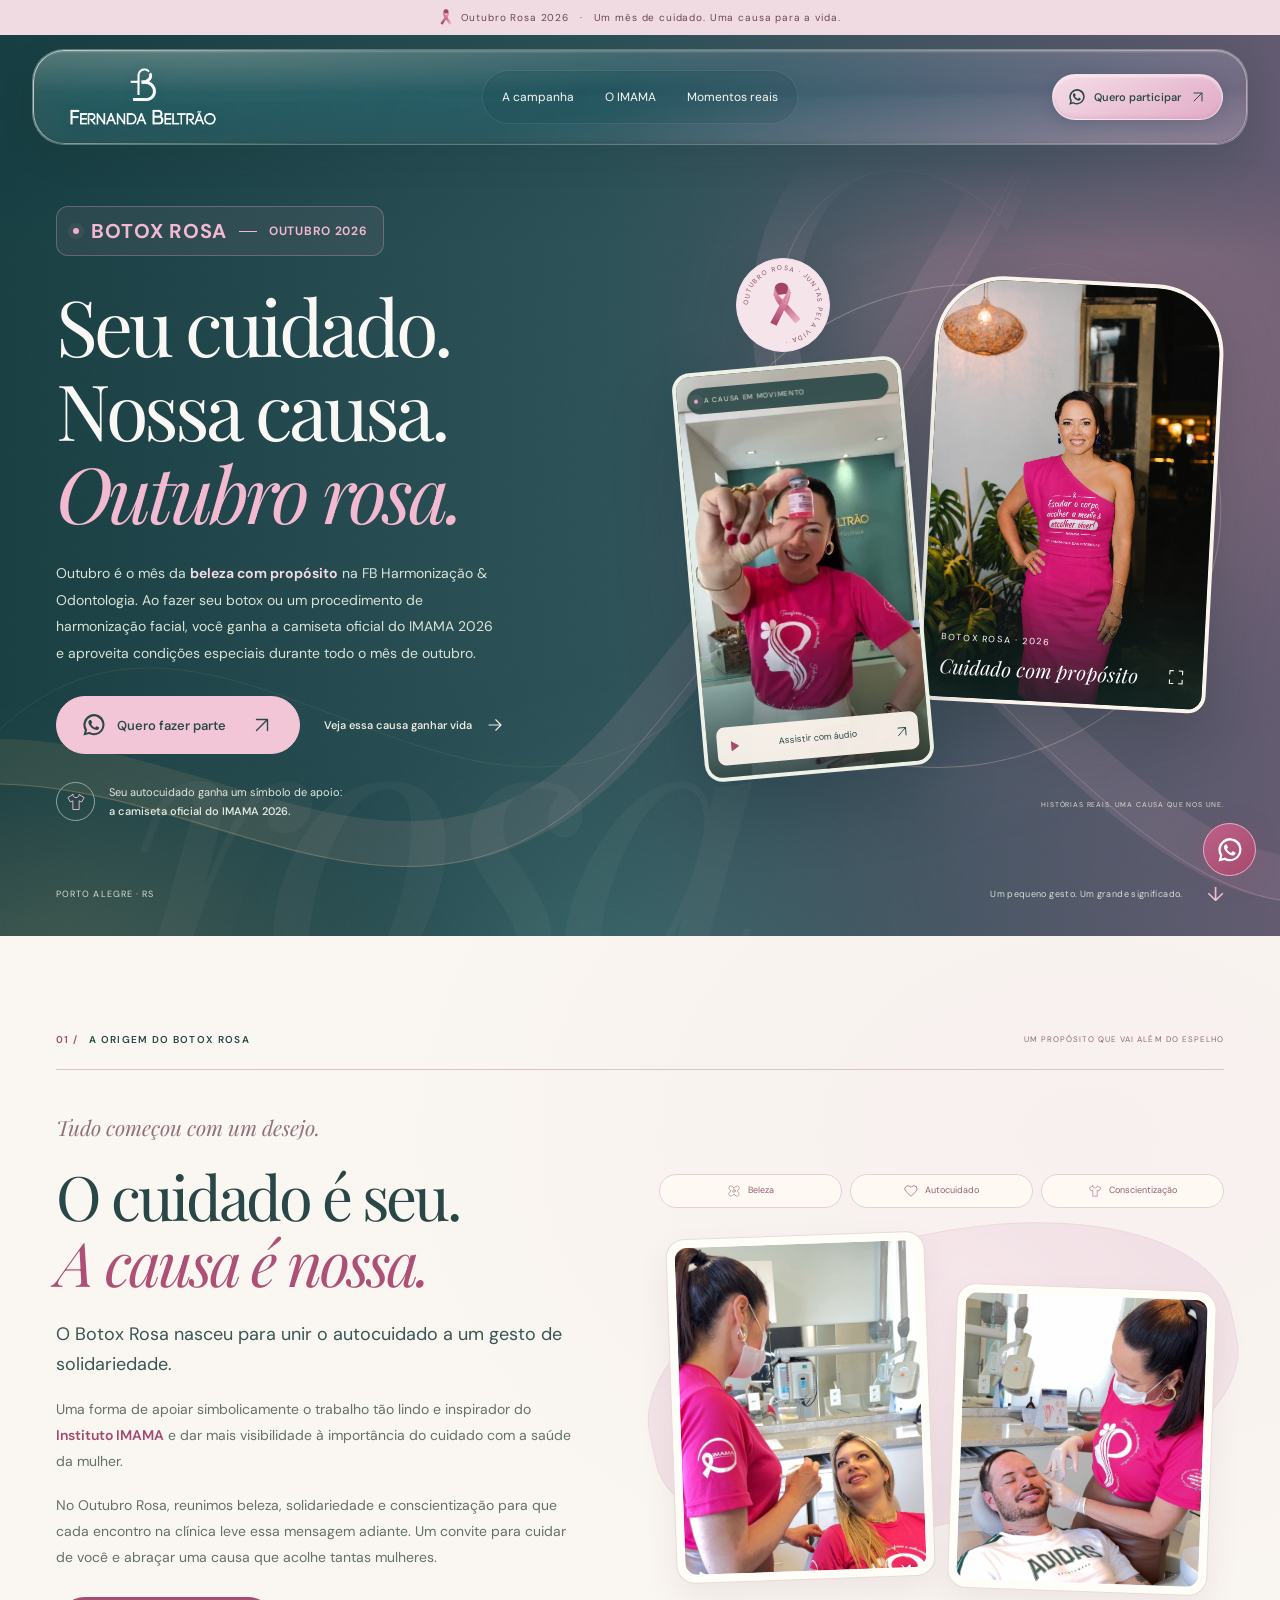
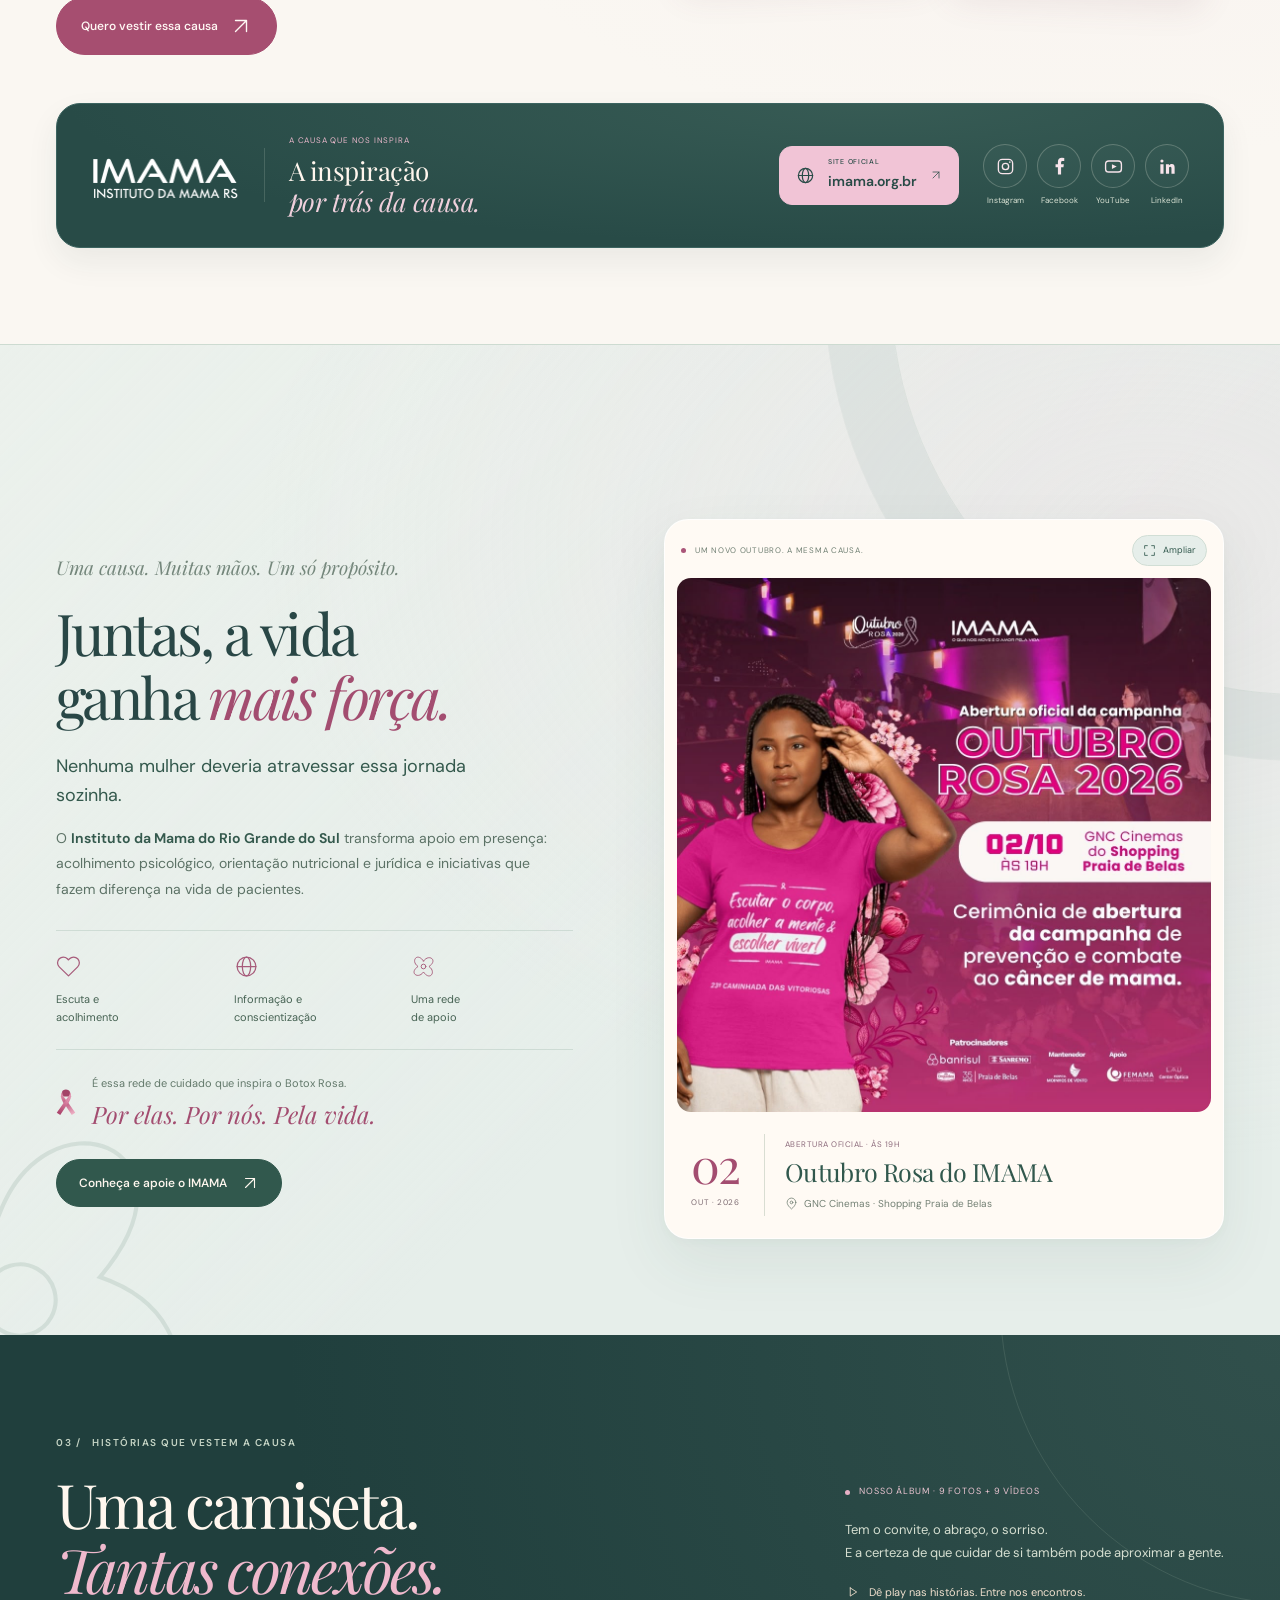
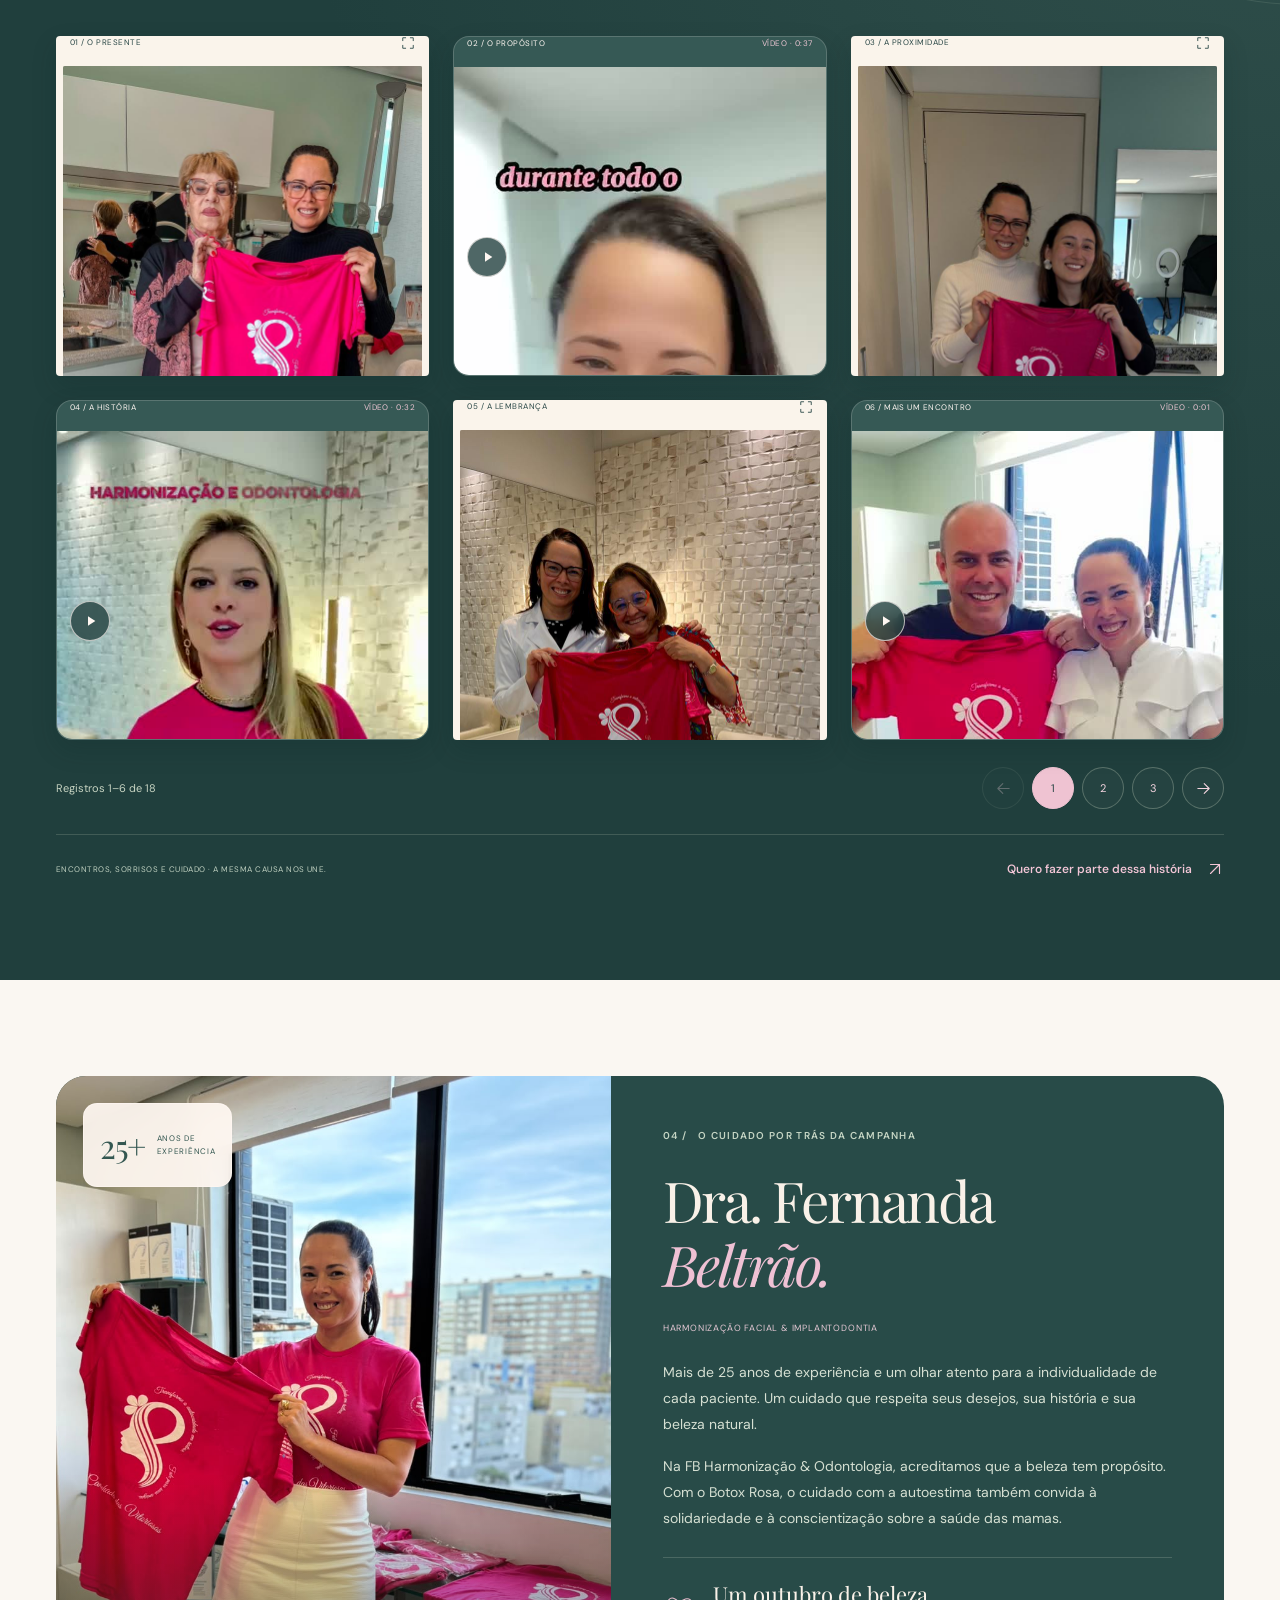
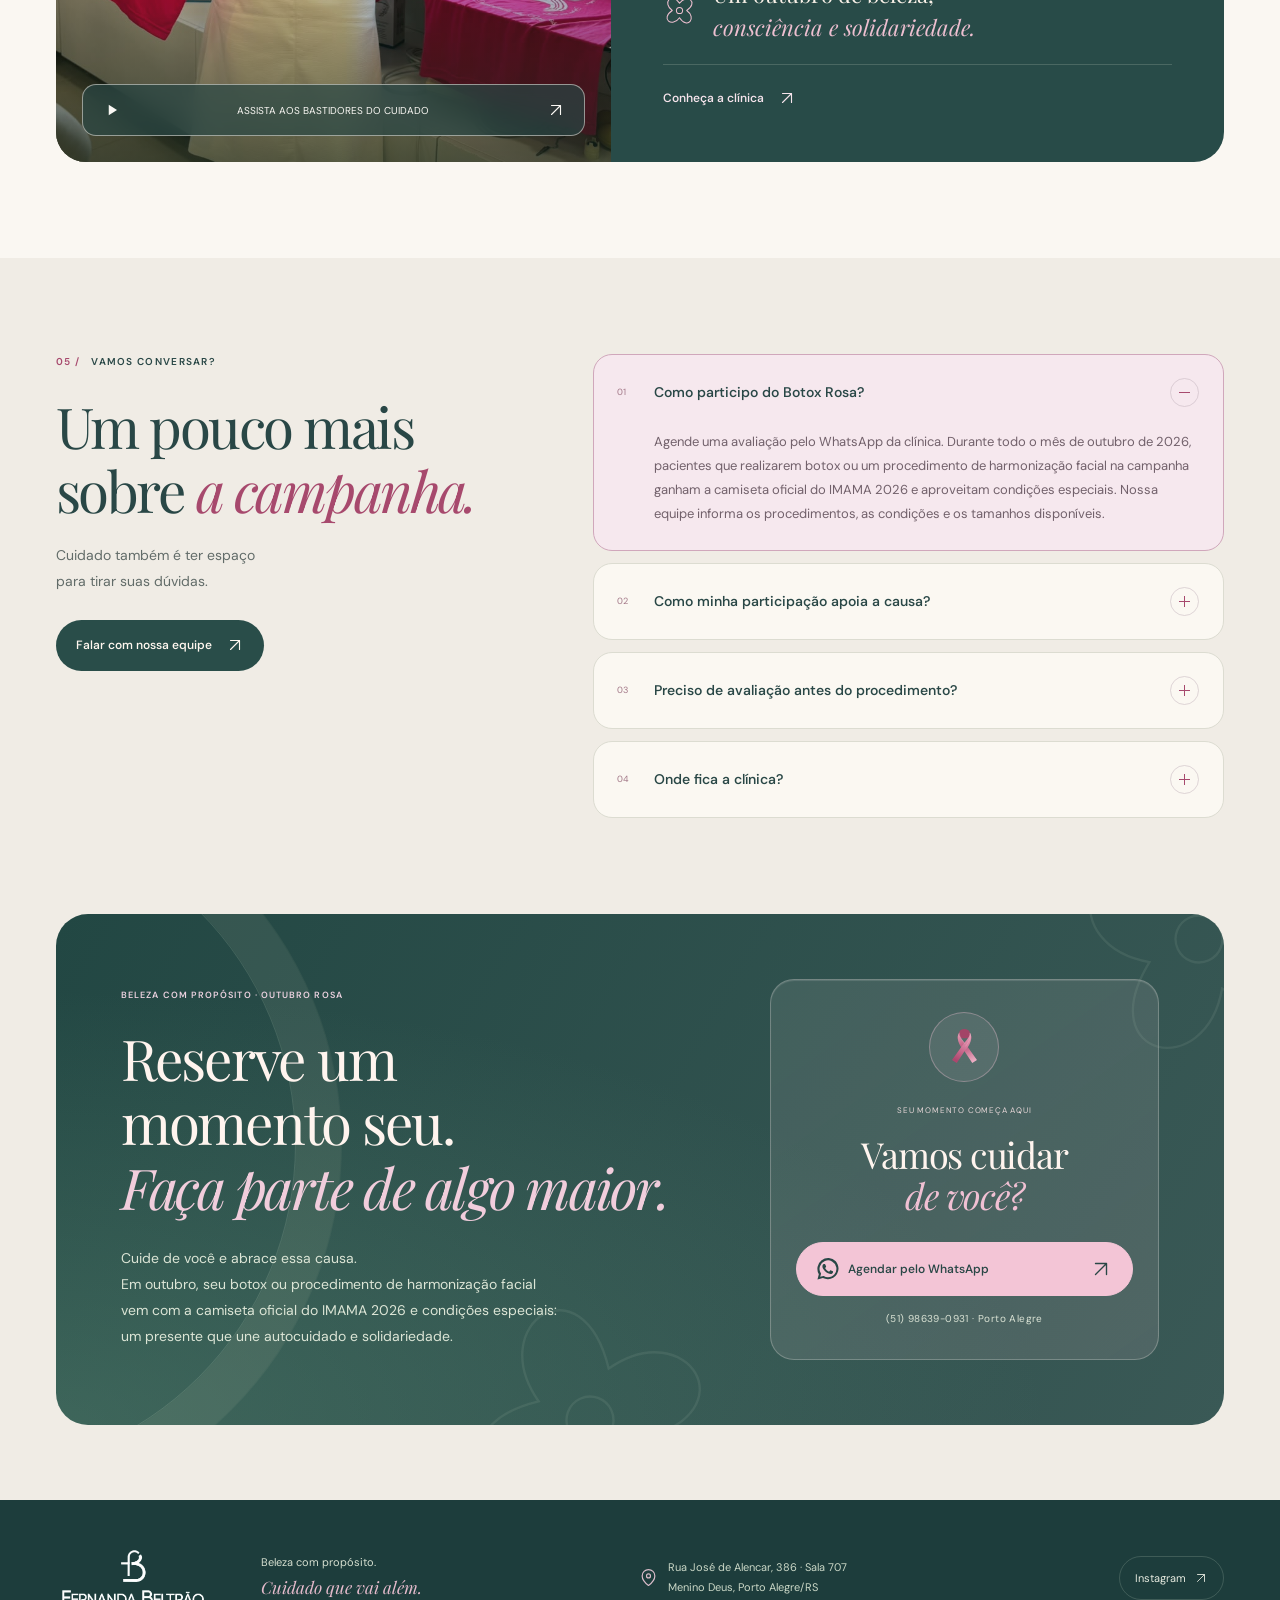
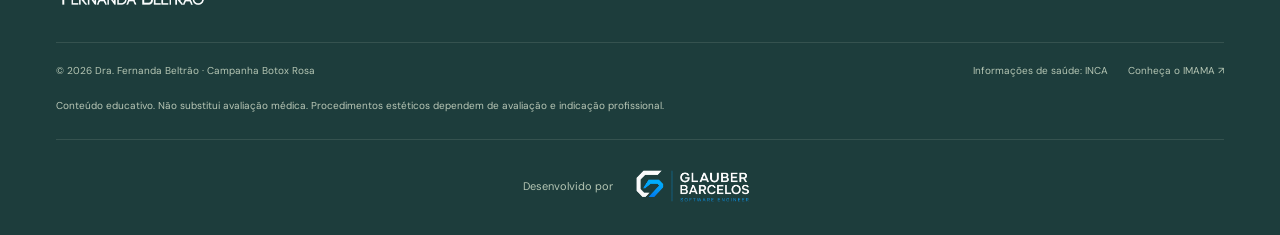
==== index.html @ f1884263 "Add Botox Rosa 2026 landing page and root redirect" ====
<!DOCTYPE html>
<html lang="pt-BR">
<head>
  <meta charset="UTF-8">
  <meta http-equiv="refresh" content="0; url=botox-rosa/">
  <script>
    window.location.replace(new URL('botox-rosa/' + window.location.search + window.location.hash, window.location.href).href);
  </script>
  <meta name="viewport" content="width=device-width, initial-scale=1.0">
  <meta name="description" content="Dra. Fernanda Beltrão — Especialista em Harmonização Facial e Implantodontia. Mais de 25 anos devolvendo autoestima com resultados naturais e elegantes.">
  <meta name="keywords" content="harmonização facial, implantodontia, rejuvenescimento facial, preenchimento facial, toxina botulínica, bioestimuladores de colágeno, odontologia estética, Dra. Fernanda Beltrão">
  <meta name="author" content="Dra. Fernanda Beltrão">
  <meta name="robots" content="index, follow">
  <meta property="og:title" content="Dra. Fernanda Beltrão — Harmonização Facial & Implantodontia">
  <meta property="og:description" content="Sua beleza natural merece um cuidado especial. Agende uma avaliação e descubra o poder de um olhar atento.">
  <meta property="og:image" content="https://ggbarcelos.github.io/lp_fernanda/img/fer1.jpeg">
  <meta property="og:image:width" content="500">
  <meta property="og:image:height" content="600">
  <meta property="og:type" content="website">
  <meta property="og:locale" content="pt_BR">
  <meta property="og:url" content="https://ggbarcelos.github.io/lp_fernanda">
  <meta name="twitter:card" content="summary_large_image">
  <meta name="twitter:title" content="Dra. Fernanda Beltrão — Harmonização Facial & Implantodontia">
  <meta name="twitter:description" content="Sua beleza natural merece um cuidado especial. Agende uma avaliação e descubra o poder de um olhar atento.">
  <meta name="twitter:image" content="https://ggbarcelos.github.io/lp_fernanda/img/fer1.jpeg">
  <meta name="theme-color" content="#4A6F70">
  <link rel="preconnect" href="https://fonts.googleapis.com">
  <link rel="preconnect" href="https://fonts.gstatic.com" crossorigin>
  <link href="https://fonts.googleapis.com/css2?family=Playfair+Display:ital,wght@0,400;0,500;0,600;0,700;1,400;1,500&family=Montserrat:wght@300;400;500;600&display=swap" rel="stylesheet">
  <link href="https://cdn.jsdelivr.net/npm/bootstrap@5.3.3/dist/css/bootstrap.min.css" rel="stylesheet" integrity="sha384-QWTKZyjpPEjISv5WaRU9OFeRpok6YctnYmDr5pNlyT2bRjXh0JMhjY6hW+ALEwIH" crossorigin="anonymous">
  <link rel="icon" type="image/svg+xml" href="data:image/svg+xml,<svg xmlns='http://www.w3.org/2000/svg' viewBox='0 0 100 100'><text y='.9em' font-size='90'>✨</text></svg>">
  <link rel="stylesheet" href="assets/css/style.css">
  <title>Dra. Fernanda Beltrão — Harmonização Facial & Implantodontia</title>
</head>
<body>
  <a href="#main" class="skip-link">Pular para o conteúdo</a>

  <nav class="nav" role="navigation" aria-label="Menu principal">
    <div class="container d-flex align-items-center justify-content-between">
      <a href="#" class="nav-logo">
        <img src="img/logo1.png" alt="Dra. Fernanda Beltrão" class="logo-light" loading="eager">
        <img src="img/logo2.png" alt="Dra. Fernanda Beltrão" class="logo-dark" loading="eager">
      </a>
      <button class="nav-toggle" aria-label="Abrir menu" aria-expanded="false">
        <span></span><span></span><span></span>
      </button>
      <div class="nav-links" role="menubar">
        <a href="#about" role="menuitem">Sobre</a>
        <a href="#procedures" role="menuitem">Procedimentos</a>
        <a href="#testimonials" role="menuitem">Depoimentos</a>
        <a href="https://wa.me/5551986390931?text=Ol%C3%A1!%20Gostaria%20de%20agendar%20minha%20avalia%C3%A7%C3%A3o." class="btn btn-primary" target="_blank" rel="noopener">Agendar</a>
      </div>
    </div>
  </nav>

  <main id="main">
    <!-- HERO -->
    <section class="hero" aria-label="Principal">
      <div class="hero-particles" aria-hidden="true">
        <div class="hero-particle"></div>
        <div class="hero-particle"></div>
        <div class="hero-particle"></div>
        <div class="hero-particle"></div>
        <div class="hero-particle"></div>
        <div class="hero-particle"></div>
        <div class="hero-particle"></div>
        <div class="hero-particle"></div>
      </div>
      <div class="hero-lines" aria-hidden="true">
        <div class="hero-line"></div>
        <div class="hero-line"></div>
        <div class="hero-line"></div>
      </div>
      <div class="container">
        <div class="row align-items-center gy-5">
          <div class="col-lg-6">
            <div class="hero-content text-center text-lg-start">
              <div class="hero-badge">Harmonização Facial &amp; Implantodontia</div>
              <h1>Realce sua beleza natural com quem possui <em>mais de 25 anos</em> de experiência.</h1>
              <p>Especialista em Harmonização Facial e Implantodontia, a Dra. Fernanda Beltrão oferece tratamentos personalizados para mulheres que desejam cuidar de si com elegância e naturalidade.</p>
              <div class="hero-buttons justify-content-center justify-content-lg-start">
                <a href="https://wa.me/5551986390931?text=Ol%C3%A1!%20Gostaria%20de%20agendar%20uma%20avalia%C3%A7%C3%A3o." class="btn btn-primary" target="_blank" rel="noopener">
                  <svg width="16" height="16" viewBox="0 0 24 24" fill="none" stroke="currentColor" stroke-width="2" stroke-linecap="round" stroke-linejoin="round"><path d="M21 15a2 2 0 0 1-2 2H7l-4 4V5a2 2 0 0 1 2-2h14a2 2 0 0 1 2 2z"/><line x1="12" y1="8" x2="12" y2="14"/><line x1="9" y1="11" x2="15" y2="11"/></svg>
                  Agendar Avaliação
                </a>
              </div>
            </div>
          </div>
          <div class="col-lg-6">
            <div class="hero-image">
              <div class="hero-image-wrapper">
                <div class="hero-image-accent" aria-hidden="true"></div>
                <div class="hero-image-accent2" aria-hidden="true"></div>
                <img src="img/fer1.jpeg" alt="Dra. Fernanda Beltrão — Especialista em Harmonização Facial" loading="eager" width="500" height="600">
              </div>
            </div>
          </div>
        </div>
      </div>
      <div class="hero-scroll" aria-hidden="true">
        <span>Role</span>
        <div class="hero-scroll-line"></div>
      </div>
    </section>

    <!-- ABOUT -->
    <section class="about" id="about" aria-label="Sobre a Dra. Fernanda Beltrão">
      <div class="about-bg-accent" aria-hidden="true"></div>
      <div class="container">
        <div class="about-grid">
          <div class="about-image reveal">
            <div class="about-image-frame">
              <div class="about-ring">
                <div class="about-ring-dot" style="--i:0"></div>
                <div class="about-ring-dot" style="--i:1"></div>
                <div class="about-ring-dot" style="--i:2"></div>
                <div class="about-ring-dot" style="--i:3"></div>
                <div class="about-ring-dot" style="--i:4"></div>
                <div class="about-ring-dot" style="--i:5"></div>
                <div class="about-ring-dot" style="--i:6"></div>
                <div class="about-ring-dot" style="--i:7"></div>
                <div class="about-number">
                  <span class="about-number-value">25</span>
                  <span class="about-number-plus">+</span>
                </div>
              </div>
              <img src="img/fer2.jpeg" alt="Dra. Fernanda Beltrão em seu consultório" loading="lazy" width="500" height="600">
              <div class="about-image-shine" aria-hidden="true"></div>
            </div>
          </div>
          <div class="about-content">
            <p class="section-label reveal">Sobre</p>
            <h2 class="section-title reveal reveal-delay-1">Excelência que se conquista com o tempo</h2>
            <p class="section-text reveal reveal-delay-2">Especialista em Harmonização Facial e Implantodontia, a Dra. Fernanda Beltrão construiu sua trajetória pautada no respeito à individualidade de cada paciente. Sua abordagem combina técnica apurada, atualização constante e um olhar humanizado — cada plano de tratamento é desenhado sob medida, respeitando as proporções naturais do rosto e os desejos de quem busca rejuvenescimento sem perder a própria identidade.</p>
            <div class="about-specs reveal reveal-delay-3">
              <div class="about-spec">
                <div class="about-spec-icon">
                  <svg viewBox="0 0 24 24"><path d="M12 22s8-4 8-10V5l-8-3-8 3v7c0 6 8 10 8 10z"/></svg>
                </div>
                <div>
                  <strong>Harmonização Facial</strong>
                  <span>Especialista</span>
                </div>
              </div>
              <div class="about-spec">
                <div class="about-spec-icon">
                  <svg viewBox="0 0 24 24"><path d="M19 4H5a2 2 0 0 0-2 2v14a2 2 0 0 0 2 2h14a2 2 0 0 0 2-2V6a2 2 0 0 0-2-2z"/><line x1="8" y1="2" x2="8" y2="6"/><line x1="16" y1="2" x2="16" y2="6"/><line x1="3" y1="10" x2="21" y2="10"/></svg>
                </div>
                <div>
                  <strong>Implantes Dentários</strong>
                  <span>Especialista</span>
                </div>
              </div>
              <div class="about-spec">
                <div class="about-spec-icon">
                  <svg viewBox="0 0 24 24"><circle cx="12" cy="12" r="3"/><path d="M19.4 15a1.65 1.65 0 0 0 .33 1.82l.06.06a2 2 0 0 1 0 2.83 2 2 0 0 1-2.83 0l-.06-.06a1.65 1.65 0 0 0-1.82-.33 1.65 1.65 0 0 0-1 1.51V21a2 2 0 0 1-2 2 2 2 0 0 1-2-2v-.09A1.65 1.65 0 0 0 9 19.4a1.65 1.65 0 0 0-1.82.33l-.06.06a2 2 0 0 1-2.83 0 2 2 0 0 1 0-2.83l.06-.06A1.65 1.65 0 0 0 4.68 15a1.65 1.65 0 0 0-1.51-1H3a2 2 0 0 1-2-2 2 2 0 0 1 2-2h.09A1.65 1.65 0 0 0 4.6 9a1.65 1.65 0 0 0-.33-1.82l-.06-.06a2 2 0 0 1 0-2.83 2 2 0 0 1 2.83 0l.06.06A1.65 1.65 0 0 0 9 4.68a1.65 1.65 0 0 0 1-1.51V3a2 2 0 0 1 2-2 2 2 0 0 1 2 2v.09a1.65 1.65 0 0 0 1 1.51 1.65 1.65 0 0 0 1.82-.33l.06-.06a2 2 0 0 1 2.83 0 2 2 0 0 1 0 2.83l-.06.06a1.65 1.65 0 0 0-.33 1.82V9a1.65 1.65 0 0 0 1.51 1H21a2 2 0 0 1 2 2 2 2 0 0 1-2 2h-.09a1.65 1.65 0 0 0-1.51 1z"/></svg>
                </div>
                <div>
                  <strong>Rejuvenescimento Facial</strong>
                  <span>Expertise avançada</span>
                </div>
              </div>
            </div>
            <div class="about-values reveal reveal-delay-4">
              <div class="about-value">
                <svg viewBox="0 0 24 24" aria-hidden="true"><polyline points="20 6 9 17 4 12"/></svg>
                <span>Atendimento humanizado e individualizado</span>
              </div>
              <div class="about-value">
                <svg viewBox="0 0 24 24" aria-hidden="true"><polyline points="20 6 9 17 4 12"/></svg>
                <span>Resultados naturais que respeitam sua identidade</span>
              </div>
            </div>
            <div class="about-signature reveal reveal-delay-5">
              <span class="about-signature-text">Dra. Fernanda Beltrão</span>
              <span class="about-signature-role">Cirurgiã-Dentista | Harmonização Facial & Implantodontia</span>
            </div>
          </div>
        </div>
      </div>
    </section>

    <!-- DIFFERENTIALS -->
    <section class="differentials" aria-label="Diferenciais">
      <div class="diff-bg-accent" aria-hidden="true"></div>
      <div class="container">
        <div class="text-center">
          <p class="section-label reveal">Diferenciais</p>
          <h2 class="section-title reveal reveal-delay-1">Por que escolher a Dra. Fernanda?</h2>
          <p class="section-text reveal reveal-delay-2" style="max-width:600px;margin:0 auto 48px;text-align:center;">Mais do que procedimentos, uma filosofia de cuidado que valoriza sua essência.</p>
        </div>
        <div class="differentials-grid">
          <div class="diff-card reveal reveal-delay-3">
            <span class="diff-number">01</span>
            <div class="diff-card-inner">
              <div class="diff-icon">
                <svg viewBox="0 0 24 24"><path d="M12 22s8-4 8-10V5l-8-3-8 3v7c0 6 8 10 8 10z"/></svg>
              </div>
              <h3>Beleza natural em primeiro lugar</h3>
              <p>Resultados que respeitam sua identidade e realçam sua beleza única sem exageros.</p>
            </div>
          </div>
          <div class="diff-card reveal reveal-delay-4">
            <span class="diff-number">02</span>
            <div class="diff-card-inner">
              <div class="diff-icon">
                <svg viewBox="0 0 24 24"><circle cx="12" cy="12" r="3"/><path d="M19.4 15a1.65 1.65 0 0 0 .33 1.82l.06.06a2 2 0 0 1 0 2.83 2 2 0 0 1-2.83 0l-.06-.06a1.65 1.65 0 0 0-1.82-.33 1.65 1.65 0 0 0-1 1.51V21a2 2 0 0 1-2 2 2 2 0 0 1-2-2v-.09A1.65 1.65 0 0 0 9 19.4a1.65 1.65 0 0 0-1.82.33l-.06.06a2 2 0 0 1-2.83 0 2 2 0 0 1 0-2.83l.06-.06A1.65 1.65 0 0 0 4.68 15a1.65 1.65 0 0 0-1.51-1H3a2 2 0 0 1-2-2 2 2 0 0 1 2-2h.09A1.65 1.65 0 0 0 4.6 9a1.65 1.65 0 0 0-.33-1.82l-.06-.06a2 2 0 0 1 0-2.83 2 2 0 0 1 2.83 0l.06.06A1.65 1.65 0 0 0 9 4.68a1.65 1.65 0 0 0 1-1.51V3a2 2 0 0 1 2-2 2 2 0 0 1 2 2v.09a1.65 1.65 0 0 0 1 1.51 1.65 1.65 0 0 0 1.82-.33l.06-.06a2 2 0 0 1 2.83 0 2 2 0 0 1 0 2.83l-.06.06a1.65 1.65 0 0 0-.33 1.82V9a1.65 1.65 0 0 0 1.51 1H21a2 2 0 0 1 2 2 2 2 0 0 1-2 2h-.09a1.65 1.65 0 0 0-1.51 1z"/></svg>
              </div>
              <h3>Planejamento individualizado</h3>
              <p>Cada tratamento é desenhado exclusivamente para você, considerando suas necessidades e objetivos.</p>
            </div>
          </div>
          <div class="diff-card reveal reveal-delay-5">
            <span class="diff-number">03</span>
            <div class="diff-card-inner">
              <div class="diff-icon">
                <svg viewBox="0 0 24 24"><polyline points="16 18 22 12 16 6"/><polyline points="8 6 2 12 8 18"/></svg>
              </div>
              <h3>Técnicas modernas</h3>
              <p>Utilizamos o que há de mais avançado em harmonização facial e implantodontia para resultados precisos.</p>
            </div>
          </div>
          <div class="diff-card reveal reveal-delay-2">
            <span class="diff-number">04</span>
            <div class="diff-card-inner">
              <div class="diff-icon">
                <svg viewBox="0 0 24 24"><path d="M12 22s8-4 8-10V5l-8-3-8 3v7c0 6 8 10 8 10z"/></svg>
              </div>
              <h3>Atendimento acolhedor</h3>
              <p>Da recepção ao pós-tratamento, você será cuidada com carinho, respeito e atenção em cada etapa.</p>
            </div>
          </div>
          <div class="diff-card reveal reveal-delay-3">
            <span class="diff-number">05</span>
            <div class="diff-card-inner">
              <div class="diff-icon">
                <svg viewBox="0 0 24 24"><rect x="3" y="11" width="18" height="11" rx="2" ry="2"/><path d="M7 11V7a5 5 0 0 1 10 0v4"/></svg>
              </div>
              <h3>Segurança em cada procedimento</h3>
              <p>Protocolos rigorosos de biossegurança e produtos de altíssima qualidade certificados pela ANVISA.</p>
            </div>
          </div>
          <div class="diff-card reveal reveal-delay-4">
            <span class="diff-number">06</span>
            <div class="diff-card-inner">
              <div class="diff-icon">
                <svg viewBox="0 0 24 24"><path d="M12 22s8-4 8-10V5l-8-3-8 3v7c0 6 8 10 8 10z"/></svg>
              </div>
              <h3>Resultados elegantes e duradouros</h3>
              <p>Transformações sutis que valorizam sua beleza enquanto você se cuida ao lado de quem entende do assunto.</p>
            </div>
          </div>
        </div>
      </div>
    </section>

    <!-- PROCEDURES -->
    <section class="procedures" id="procedures" aria-label="Procedimentos">
      <div class="container">
        <p class="section-label reveal">Procedimentos</p>
        <h2 class="section-title reveal reveal-delay-1">Soluções completas para sua beleza</h2>
        <p class="section-text reveal reveal-delay-2">Da harmonização facial aos implantes dentários, oferecemos um cuidado integral para o seu sorriso e sua face.</p>
        <div class="procedures-grid">
          <div class="proc-card reveal reveal-delay-3">
            <div class="proc-card-icon">
              <svg viewBox="0 0 24 24"><path d="M12 22s8-4 8-10V5l-8-3-8 3v7c0 6 8 10 8 10z"/></svg>
            </div>
            <h3>Harmonização Facial</h3>
            <p>Conjunto de procedimentos que equilibram proporções faciais, valorizando sua beleza de forma natural e elegante.</p>
            <span class="proc-card-link">Saiba mais →</span>
          </div>
          <div class="proc-card reveal reveal-delay-4">
            <div class="proc-card-icon">
              <svg viewBox="0 0 24 24"><circle cx="12" cy="12" r="3"/><path d="M19.4 15a1.65 1.65 0 0 0 .33 1.82l.06.06a2 2 0 0 1 0 2.83 2 2 0 0 1-2.83 0l-.06-.06a1.65 1.65 0 0 0-1.82-.33 1.65 1.65 0 0 0-1 1.51V21a2 2 0 0 1-2 2 2 2 0 0 1-2-2v-.09A1.65 1.65 0 0 0 9 19.4a1.65 1.65 0 0 0-1.82.33l-.06.06a2 2 0 0 1-2.83 0 2 2 0 0 1 0-2.83l.06-.06A1.65 1.65 0 0 0 4.68 15a1.65 1.65 0 0 0-1.51-1H3a2 2 0 0 1-2-2 2 2 0 0 1 2-2h.09A1.65 1.65 0 0 0 4.6 9a1.65 1.65 0 0 0-.33-1.82l-.06-.06a2 2 0 0 1 0-2.83 2 2 0 0 1 2.83 0l.06.06A1.65 1.65 0 0 0 9 4.68a1.65 1.65 0 0 0 1-1.51V3a2 2 0 0 1 2-2 2 2 0 0 1 2 2v.09a1.65 1.65 0 0 0 1 1.51 1.65 1.65 0 0 0 1.82-.33l.06-.06a2 2 0 0 1 2.83 0 2 2 0 0 1 0 2.83l-.06.06a1.65 1.65 0 0 0-.33 1.82V9a1.65 1.65 0 0 0 1.51 1H21a2 2 0 0 1 2 2 2 2 0 0 1-2 2h-.09a1.65 1.65 0 0 0-1.51 1z"/></svg>
            </div>
            <h3>Preenchimento Facial</h3>
            <p>Suaviza rugas, repara volumes faciais e redefine contornos com ácido hialurônico de alta qualidade.</p>
            <span class="proc-card-link">Saiba mais →</span>
          </div>
          <div class="proc-card reveal reveal-delay-5">
            <div class="proc-card-icon">
              <svg viewBox="0 0 24 24"><polyline points="16 18 22 12 16 6"/><polyline points="8 6 2 12 8 18"/></svg>
            </div>
            <h3>Bioestimuladores de Colágeno</h3>
            <p>Estimula a produção natural de colágeno para devolver firmeza, sustentação e viço à pele de forma progressiva.</p>
            <span class="proc-card-link">Saiba mais →</span>
          </div>
          <div class="proc-card reveal reveal-delay-2">
            <div class="proc-card-icon">
              <svg viewBox="0 0 24 24"><line x1="18" y1="20" x2="18" y2="10"/><line x1="12" y1="20" x2="12" y2="4"/><line x1="6" y1="20" x2="6" y2="14"/></svg>
            </div>
            <h3>Toxina Botulínica</h3>
            <p>Suaviza linhas de expressão de forma segura e natural, mantendo a expressividade e a harmonia do rosto.</p>
            <span class="proc-card-link">Saiba mais →</span>
          </div>
          <div class="proc-card reveal reveal-delay-3">
            <div class="proc-card-icon">
              <svg viewBox="0 0 24 24"><path d="M19 4H5a2 2 0 0 0-2 2v14a2 2 0 0 0 2 2h14a2 2 0 0 0 2-2V6a2 2 0 0 0-2-2z"/><line x1="8" y1="2" x2="8" y2="6"/><line x1="16" y1="2" x2="16" y2="6"/><line x1="3" y1="10" x2="21" y2="10"/></svg>
            </div>
            <h3>Implantes Dentários</h3>
            <p>Recuperação estética e funcional do sorriso com implantes de titânio de última geração e coroas naturais.</p>
            <span class="proc-card-link">Saiba mais →</span>
          </div>
          <div class="proc-card reveal reveal-delay-4">
            <div class="proc-card-icon">
              <svg viewBox="0 0 24 24"><path d="M2 12s3-7 10-7 10 7 10 7-3 7-10 7-10-7-10-7z"/><circle cx="12" cy="12" r="3"/></svg>
            </div>
            <h3>Rejuvenescimento Facial</h3>
            <p>Protocolos personalizados que combinam técnicas para rejuvenescer sem perder a naturalidade e a identidade.</p>
            <span class="proc-card-link">Saiba mais →</span>
          </div>
        </div>
      </div>
    </section>

    <!-- TESTIMONIALS -->
    <section class="testimonials" id="testimonials" aria-label="Depoimentos">
      <div class="testimonial-bg-dots" aria-hidden="true"></div>
      <div class="container">
        <div class="text-center">
          <p class="section-label reveal">Depoimentos</p>
          <h2 class="section-title reveal reveal-delay-1">O que dizem nossas pacientes</h2>
        </div>
        <div class="testimonials-slider reveal reveal-delay-3">
          <div class="testimonials-track" id="testimonialsTrack">
            <div class="testimonial-card">
              <div class="testimonial-card-inner">
                <div class="testimonial-photo" style="--avatar-bg:#4A6F70;">
                  <svg class="testimonial-avatar" viewBox="0 0 100 100" aria-hidden="true"><circle cx="50" cy="50" r="50" fill="#4A6F70"/><text x="50" y="50" text-anchor="middle" dominant-baseline="central" fill="#fff" font-family="Playfair Display,serif" font-size="32" font-weight="600">AS</text></svg>
                  <span class="testimonial-quote">"</span>
                </div>
                <div class="testimonial-content">
                  <div class="testimonial-stars" aria-label="5 estrelas">★★★★★</div>
                  <p class="testimonial-text">A Dra. Fernanda é incrível! Sempre tive medo de procedimentos estéticos por receio de perder minha naturalidade, mas ela me mostrou que é possível rejuvenescer sem exageros. O resultado ficou lindo, sutil. Estou muito feliz!</p>
                  <p class="testimonial-author">Ana Clara S.</p>
                  <p class="testimonial-tag">Paciente há 3 anos</p>
                </div>
              </div>
            </div>
            <div class="testimonial-card">
              <div class="testimonial-card-inner">
                <div class="testimonial-photo" style="--avatar-bg:#D7B36A;">
                  <svg class="testimonial-avatar" viewBox="0 0 100 100" aria-hidden="true"><circle cx="50" cy="50" r="50" fill="#D7B36A"/><text x="50" y="50" text-anchor="middle" dominant-baseline="central" fill="#fff" font-family="Playfair Display,serif" font-size="32" font-weight="600">CM</text></svg>
                  <span class="testimonial-quote">"</span>
                </div>
                <div class="testimonial-content">
                  <div class="testimonial-stars" aria-label="5 estrelas">★★★★★</div>
                  <p class="testimonial-text">A experiência com a Dra. Fernanda superou todas as minhas expectativas. Além do resultado maravilhoso, o atendimento é acolhedor e humanizado. Me sinto mais confiante e realizada com meu sorriso.</p>
                  <p class="testimonial-author">Cristina M.</p>
                  <p class="testimonial-tag">Paciente há 5 anos</p>
                </div>
              </div>
            </div>
            <div class="testimonial-card">
              <div class="testimonial-card-inner">
                <div class="testimonial-photo" style="--avatar-bg:#5A8A8B;">
                  <svg class="testimonial-avatar" viewBox="0 0 100 100" aria-hidden="true"><circle cx="50" cy="50" r="50" fill="#5A8A8B"/><text x="50" y="50" text-anchor="middle" dominant-baseline="central" fill="#fff" font-family="Playfair Display,serif" font-size="32" font-weight="600">ML</text></svg>
                  <span class="testimonial-quote">"</span>
                </div>
                <div class="testimonial-content">
                  <div class="testimonial-stars" aria-label="5 estrelas">★★★★★</div>
                  <p class="testimonial-text">O que mais me encantou foi a honestidade da Dra. Fernanda. Ela não tenta vender procedimentos desnecessários — ela realmente ouve, entende suas necessidades e propõe o melhor plano. Resultado mais que aprovado!</p>
                  <p class="testimonial-author">Mariana L.</p>
                  <p class="testimonial-tag">Paciente há 2 anos</p>
                </div>
              </div>
            </div>
            <div class="testimonial-card">
              <div class="testimonial-card-inner">
                <div class="testimonial-photo" style="--avatar-bg:#C49B6C;">
                  <svg class="testimonial-avatar" viewBox="0 0 100 100" aria-hidden="true"><circle cx="50" cy="50" r="50" fill="#C49B6C"/><text x="50" y="50" text-anchor="middle" dominant-baseline="central" fill="#fff" font-family="Playfair Display,serif" font-size="32" font-weight="600">PR</text></svg>
                  <span class="testimonial-quote">"</span>
                </div>
                <div class="testimonial-content">
                  <div class="testimonial-stars" aria-label="5 estrelas">★★★★★</div>
                  <p class="testimonial-text">Fiz a harmonização facial com a Dra. Fernanda e o resultado superou tudo que eu imaginava. Ela tem um cuidado ímpar com cada detalhe e realmente se importa com o bem-estar da paciente.</p>
                  <p class="testimonial-author">Patrícia R.</p>
                  <p class="testimonial-tag">Paciente há 1 ano</p>
                </div>
              </div>
            </div>
            <div class="testimonial-card">
              <div class="testimonial-card-inner">
                <div class="testimonial-photo" style="--avatar-bg:#3D5A5B;">
                  <svg class="testimonial-avatar" viewBox="0 0 100 100" aria-hidden="true"><circle cx="50" cy="50" r="50" fill="#3D5A5B"/><text x="50" y="50" text-anchor="middle" dominant-baseline="central" fill="#fff" font-family="Playfair Display,serif" font-size="32" font-weight="600">HF</text></svg>
                  <span class="testimonial-quote">"</span>
                </div>
                <div class="testimonial-content">
                  <div class="testimonial-stars" aria-label="5 estrelas">★★★★★</div>
                  <p class="testimonial-text">Sempre tive vergonha do meu sorriso, mas os implantes da Dra. Fernanda mudaram minha vida. Hoje sorrio com confiança e recebo elogios todos os dias. Profissional exemplar, extremamente cuidadosa.</p>
                  <p class="testimonial-author">Helena F.</p>
                  <p class="testimonial-tag">Paciente há 4 anos</p>
                </div>
              </div>
            </div>
            <div class="testimonial-card">
              <div class="testimonial-card-inner">
                <div class="testimonial-photo" style="--avatar-bg:#D7B36A;">
                  <svg class="testimonial-avatar" viewBox="0 0 100 100" aria-hidden="true"><circle cx="50" cy="50" r="50" fill="#D7B36A"/><text x="50" y="50" text-anchor="middle" dominant-baseline="central" fill="#fff" font-family="Playfair Display,serif" font-size="32" font-weight="600">LM</text></svg>
                  <span class="testimonial-quote">"</span>
                </div>
                <div class="testimonial-content">
                  <div class="testimonial-stars" aria-label="5 estrelas">★★★★★</div>
                  <p class="testimonial-text">A Dra. Fernanda é sinônimo de confiança e excelência. O cuidado humanizado, a paciência em explicar cada etapa e o resultado natural me fizeram encontrar a melhor versão de mim mesma.</p>
                  <p class="testimonial-author">Luciana M.</p>
                  <p class="testimonial-tag">Paciente há 3 anos</p>
                </div>
              </div>
            </div>
          </div>
        </div>
      </div>
    </section>

    <!-- CTA -->
    <section class="cta" aria-label="Chamada para ação">
      <div class="cta-bg-shape" aria-hidden="true"></div>
      <div class="container reveal">
        <div class="cta-grid">
          <div class="cta-content">
            <p class="cta-label">Agende sua avaliação</p>
            <h2>Está pronta para valorizar ainda mais sua beleza?</h2>
            <p class="cta-description">Descubra como pequenos cuidados podem fazer uma grande diferença na sua autoestima. Uma conversa sem compromisso para entender suas necessidades.</p>
            <a href="https://wa.me/5551986390931?text=Ol%C3%A1!%20Gostaria%20de%20agendar%20minha%20avalia%C3%A7%C3%A3o." class="btn cta-btn" target="_blank" rel="noopener">
              <svg width="20" height="20" viewBox="0 0 24 24" fill="none" stroke="currentColor" stroke-width="2" stroke-linecap="round" stroke-linejoin="round"><path d="M21 15a2 2 0 0 1-2 2H7l-4 4V5a2 2 0 0 1 2-2h14a2 2 0 0 1 2 2z"/><line x1="12" y1="8" x2="12" y2="14"/><line x1="9" y1="11" x2="15" y2="11"/></svg>
              <span>Agendar Minha Avaliação</span>
            </a>
            <div class="cta-contacts">
              <div class="cta-contact-item">
                <svg viewBox="0 0 24 24"><path d="M21 10c0 7-9 13-9 13s-9-6-9-13a9 9 0 0 1 18 0z"/><circle cx="12" cy="10" r="3"/></svg>
                <a href="https://maps.google.com/?q=R.+Jos%C3%A9+de+Alencar,+386,+Menino+Deus,+Porto+Alegre,+RS,+90880-480" target="_blank" rel="noopener" class="cta-contact-link"><span>R. José de Alencar, 386/707 — Menino Deus, Porto Alegre</span></a>
              </div>
              <div class="cta-contact-item">
                <svg viewBox="0 0 24 24"><polyline points="22 12 18 12 15 21 9 3 6 12 2 12"/></svg>
                <span>Seg–Sex: 9h–18h</span>
              </div>
            </div>
          </div>
          <div class="cta-image">
            <div class="cta-image-frame">
              <img src="img/fer3.jpeg" alt="Dra. Fernanda Beltrão" loading="lazy">
              <div class="cta-image-accent"></div>
              <div class="cta-image-dots" aria-hidden="true"></div>
            </div>
            <div class="cta-badge">
              <svg viewBox="0 0 24 24"><path d="M12 22s8-4 8-10V5l-8-3-8 3v7c0 6 8 10 8 10z"/></svg>
              <span>Atendimento personalizado</span>
            </div>
          </div>
        </div>
      </div>
    </section>
  </main>

  <!-- FOOTER -->
  <footer class="footer" id="contact" role="contentinfo">
    <div class="container">
      <div class="footer-grid">
        <div class="footer-brand">
          <a href="#" class="nav-logo"><img src="img/logo1.png" alt="Dra. Fernanda Beltrão" loading="lazy"></a>
          <p>Realçando a beleza natural de cada paciente com técnica, elegância e um cuidado que faz a diferença.</p>
          <div class="footer-social">
            <a href="https://wa.me/5551986390931" target="_blank" rel="noopener" aria-label="WhatsApp">
              <svg viewBox="0 0 24 24"><path d="M21 11.5a8.38 8.38 0 0 1-.9 3.8 8.5 8.5 0 0 1-7.6 4.7 8.38 8.38 0 0 1-3.8-.9L3 21l1.9-5.7a8.38 8.38 0 0 1-.9-3.8 8.5 8.5 0 0 1 4.7-7.6 8.38 8.38 0 0 1 3.8-.9h.5a8.48 8.48 0 0 1 8 8v.5z"/></svg>
            </a>
            <a href="https://www.instagram.com/dra.fernandabeltrao" target="_blank" rel="noopener" aria-label="Instagram">
              <svg viewBox="0 0 24 24"><rect x="2" y="2" width="20" height="20" rx="5" ry="5"/><path d="M16 11.37A4 4 0 1 1 12.63 8 4 4 0 0 1 16 11.37z"/><line x1="17.5" y1="6.5" x2="17.51" y2="6.5"/></svg>
            </a>
          </div>
        </div>
        <div>
          <h4>Procedimentos</h4>
          <ul>
            <li><a href="#procedures">Harmonização Facial</a></li>
            <li><a href="#procedures">Preenchimento Facial</a></li>
            <li><a href="#procedures">Bioestimuladores</a></li>
            <li><a href="#procedures">Toxina Botulínica</a></li>
            <li><a href="#procedures">Implantes Dentários</a></li>
          </ul>
        </div>
        <div>
          <h4>Navegação</h4>
          <ul>
            <li><a href="#about">Sobre</a></li>
            <li><a href="#procedures">Procedimentos</a></li>
            <li><a href="#testimonials">Depoimentos</a></li>
          </ul>
        </div>
      </div>
      <div class="footer-bottom">
        <span>&copy; 2026 Dra. Fernanda Beltrão. Todos os direitos reservados.</span>
        <span>Feito com cuidado para valorizar sua beleza natural.</span>
      </div>
      <div class="footer-dev">
        <span>Desenvolvido por</span>
        <a href="https://glauberbarcelos.com.br" target="_blank" rel="noopener"><img src="img/logo_glauber.png" alt="Glauber Barcelos" loading="lazy" height="18"></a>
      </div>
    </div>
  </footer>

  <a href="https://wa.me/5551986390931?text=Ol%C3%A1!%20Gostaria%20de%20agendar%20uma%20avalia%C3%A7%C3%A3o." class="whatsapp-float" target="_blank" rel="noopener" aria-label="Fale conosco pelo WhatsApp">
    <svg viewBox="0 0 24 24"><path d="M17.472 14.382c-.297-.149-1.758-.867-2.03-.967-.273-.099-.471-.148-.67.15-.197.297-.767.966-.94 1.164-.173.199-.347.223-.644.075-.297-.15-1.255-.463-2.39-1.475-.883-.788-1.48-1.761-1.653-2.059-.173-.297-.018-.458.13-.606.134-.133.298-.347.446-.52.149-.174.198-.298.298-.497.099-.198.05-.371-.025-.52-.075-.149-.669-1.612-.916-2.207-.242-.579-.487-.5-.669-.51-.173-.008-.371-.01-.57-.01-.198 0-.52.074-.792.372-.272.297-1.04 1.016-1.04 2.479 0 1.462 1.065 2.875 1.213 3.074.149.198 2.096 3.2 5.077 4.487.709.306 1.262.489 1.694.625.712.227 1.36.195 1.871.118.571-.085 1.758-.719 2.006-1.413.248-.694.248-1.289.173-1.413-.074-.124-.272-.198-.57-.347m-5.421 7.403h-.004a9.87 9.87 0 01-5.031-1.378l-.361-.214-3.741.982.998-3.648-.235-.374a9.86 9.86 0 01-1.51-5.26c.001-5.45 4.436-9.884 9.888-9.884 2.64 0 5.122 1.03 6.988 2.898a9.825 9.825 0 012.893 6.994c-.003 5.45-4.437 9.884-9.885 9.884m8.413-18.297A11.815 11.815 0 0012.05 0C5.495 0 .16 5.335.157 11.892c0 2.096.547 4.142 1.588 5.945L.057 24l6.305-1.654a11.882 11.882 0 005.683 1.448h.005c6.554 0 11.89-5.335 11.893-11.893a11.821 11.821 0 00-3.48-8.413z"/></svg>
  </a>

  <script src="https://cdn.jsdelivr.net/npm/bootstrap@5.3.3/dist/js/bootstrap.bundle.min.js" integrity="sha384-YvpcrYf0tY3lHB60NNkmXc5s9fDVZLESaAA55NDzOxhy9GkcIdslK1eN7N6jIeHz" crossorigin="anonymous"></script>
  <script src="assets/js/script.js"></script>
</body>
</html>
---- assets/css/style.css ----
:root {
  --green: #4A6F70;
  --green-light: #5E8C89;
  --gold: #D7B36A;
  --gold-light: #E5C88A;
  --off-white: #F8F6F2;
  --white: #FFFFFF;
  --gray-light: #F4F4F4;
  --text: #2D2D2D;
  --text-light: #6B6B6B;
  --font-heading: 'Playfair Display', serif;
  --font-body: 'Montserrat', sans-serif;
  --transition: 0.5s cubic-bezier(0.23, 1, 0.32, 1);
}

body {
  font-family: var(--font-body);
  color: var(--text);
  background: var(--white);
  overflow-x: hidden;
  line-height: 1.6;
}

a { text-decoration: none; color: inherit; }
img { max-width: 100%; height: auto; display: block; }
ul { list-style: none; padding: 0; margin: 0; }

.btn {
  display: inline-flex; align-items: center; gap: 10px;
  font-family: var(--font-body); font-weight: 500;
  font-size: 0.85rem; letter-spacing: 0.06em; text-transform: uppercase;
  padding: 14px 32px; border-radius: 50px;
  cursor: pointer; transition: all var(--transition);
  border: none; position: relative; overflow: hidden;
}
.btn-primary { background: var(--gold); color: var(--white); }
.btn-primary:hover {
  background: #C9A55A; transform: translateY(-2px);
  box-shadow: 0 8px 30px rgba(215, 179, 106, 0.35);
}
.btn-outline {
  background: transparent; color: var(--white);
  border: 2px solid rgba(255,255,255,0.35);
}
.btn-outline:hover {
  border-color: var(--white); background: rgba(255,255,255,0.08);
  transform: translateY(-2px);
}
.btn-gold { background: var(--gold); color: var(--white); }
.btn-gold:hover {
  background: #C9A55A; transform: translateY(-2px);
  box-shadow: 0 8px 30px rgba(215, 179, 106, 0.35);
}

/* Navbar */
.nav {
  position: fixed; top: 0; left: 0; right: 0;
  z-index: 1000; padding: 16px 0;
  transition: all var(--transition); background: transparent;
}
.nav.scrolled {
  background: rgba(255,255,255,0.95);
  backdrop-filter: blur(20px); -webkit-backdrop-filter: blur(20px);
  box-shadow: 0 1px 30px rgba(0,0,0,0.06); padding: 10px 0;
}
.nav-logo { display: flex; align-items: center; }
.nav-logo img { height: 80px; width: auto; display: block; transition: opacity var(--transition); }
.nav-logo .logo-light { display: block; }
.nav-logo .logo-dark { display: none; }
.nav.scrolled .nav-logo .logo-light { display: none; }
.nav.scrolled .nav-logo .logo-dark { display: block; }
.nav-links { display: flex; align-items: center; gap: 28px; }
.nav-links a {
  font-size: 0.78rem; font-weight: 500; letter-spacing: 0.06em;
  text-transform: uppercase; color: rgba(255,255,255,0.8);
  transition: color var(--transition); position: relative; padding: 4px 0;
}
.nav.scrolled .nav-links a { color: var(--text-light); }
.nav-links a::after {
  content: ''; position: absolute; bottom: -2px; left: 0;
  width: 0; height: 2px; background: var(--gold);
  transition: width var(--transition);
}
.nav-links a:hover::after { width: 100%; }
.nav-links a:hover { color: var(--gold); }
.nav-links .btn { padding: 8px 20px; font-size: 0.7rem; }
.nav-toggle {
  display: none; flex-direction: column; gap: 5px;
  cursor: pointer; padding: 4px; background: none; border: none;
}
.nav-toggle span {
  width: 26px; height: 2px; background: var(--white);
  transition: all var(--transition); border-radius: 2px;
}
.nav.scrolled .nav-toggle span { background: var(--green); }
.nav-toggle.active span:nth-child(1) { transform: rotate(45deg) translate(5px,5px); }
.nav-toggle.active span:nth-child(2) { opacity: 0; }
.nav-toggle.active span:nth-child(3) { transform: rotate(-45deg) translate(5px,-5px); }

/* Section Common */
section { position: relative; }
.section-label {
  font-family: var(--font-body); font-size: 0.7rem;
  font-weight: 600; letter-spacing: 0.18em;
  text-transform: uppercase; color: var(--gold); margin-bottom: 14px;
}
.section-title {
  font-family: var(--font-heading);
  font-size: clamp(1.6rem, 3.5vw, 2.8rem);
  font-weight: 600; line-height: 1.2; color: var(--text); margin-bottom: 18px;
}
.section-text {
  font-size: 0.9rem; line-height: 1.8; color: var(--text-light); max-width: 540px;
}

/* Scroll Reveal */
.reveal {
  opacity: 0; transform: translateY(36px);
  transition: all 0.8s cubic-bezier(0.23, 1, 0.32, 1);
}
.reveal.visible { opacity: 1; transform: translateY(0); }
.reveal-delay-1 { transition-delay: 0.08s; }
.reveal-delay-2 { transition-delay: 0.16s; }
.reveal-delay-3 { transition-delay: 0.24s; }
.reveal-delay-4 { transition-delay: 0.32s; }
.reveal-delay-5 { transition-delay: 0.40s; }

/* === HERO === */
.hero {
  min-height: 100vh; display: flex; align-items: center;
  position: relative; overflow: hidden;
  background: linear-gradient(135deg, var(--green) 0%, #3A5A5B 50%, #4A6F70 100%);
}
.hero::before {
  content: ''; position: absolute; inset: 0;
  background: radial-gradient(ellipse at 20% 50%, rgba(215,179,106,0.08) 0%, transparent 60%);
  pointer-events: none;
}
.hero::after {
  content: ''; position: absolute; top: -40%; right: -20%;
  width: 80%; height: 180%;
  background: radial-gradient(ellipse, rgba(255,255,255,0.04) 0%, transparent 60%);
  pointer-events: none;
}
.hero .container { position: relative; z-index: 1; padding-top: 140px; padding-bottom: 80px; }

/* Floating gold particles */
.hero-particles { position: absolute; inset: 0; pointer-events: none; z-index: 0; overflow: hidden; }
.hero-particle {
  position: absolute; width: 6px; height: 6px;
  background: var(--gold); border-radius: 50%; opacity: 0;
  animation: particleFloat 6s ease-in-out infinite;
}
.hero-particle:nth-child(1) { left: 10%; top: 20%; animation-delay: 0s; width: 4px; height: 4px; }
.hero-particle:nth-child(2) { left: 25%; top: 60%; animation-delay: 1.2s; width: 6px; height: 6px; }
.hero-particle:nth-child(3) { left: 45%; top: 30%; animation-delay: 2.4s; width: 3px; height: 3px; }
.hero-particle:nth-child(4) { left: 65%; top: 70%; animation-delay: 0.8s; width: 5px; height: 5px; }
.hero-particle:nth-child(5) { left: 80%; top: 25%; animation-delay: 1.8s; width: 4px; height: 4px; }
.hero-particle:nth-child(6) { left: 15%; top: 80%; animation-delay: 3s; width: 3px; height: 3px; }
.hero-particle:nth-child(7) { left: 55%; top: 15%; animation-delay: 3.6s; width: 5px; height: 5px; }
.hero-particle:nth-child(8) { left: 90%; top: 55%; animation-delay: 2s; width: 4px; height: 4px; }

@keyframes particleFloat {
  0% { transform: translateY(0) scale(0); opacity: 0; }
  20% { opacity: 0.6; }
  50% { transform: translateY(-60px) scale(1); opacity: 0.3; }
  80% { opacity: 0.6; }
  100% { transform: translateY(-120px) scale(0); opacity: 0; }
}

/* Hero decorative lines */
.hero-lines { position: absolute; inset: 0; pointer-events: none; z-index: 0; overflow: hidden; }
.hero-line {
  position: absolute; width: 1px; height: 200px;
  background: linear-gradient(to bottom, transparent, rgba(215,179,106,0.15), transparent);
  animation: lineSway 8s ease-in-out infinite;
}
.hero-line:nth-child(1) { left: 8%; top: 10%; animation-delay: 0s; height: 150px; }
.hero-line:nth-child(2) { left: 35%; top: 30%; animation-delay: 2s; height: 120px; }
.hero-line:nth-child(3) { left: 75%; top: 20%; animation-delay: 4s; height: 180px; }

@keyframes lineSway {
  0%, 100% { transform: translateY(0) scaleY(1); opacity: 0.3; }
  50% { transform: translateY(-20px) scaleY(1.2); opacity: 0.8; }
}

/* Hero content animations */
.hero-content { animation: fadeInLeft 1s ease-out; }
@keyframes fadeInLeft {
  from { opacity: 0; transform: translateX(-30px); }
  to { opacity: 1; transform: translateX(0); }
}

.hero-image { animation: fadeInRight 1s ease-out 0.3s both; }
@keyframes fadeInRight {
  from { opacity: 0; transform: translateX(30px); }
  to { opacity: 1; transform: translateX(0); }
}

.hero-badge {
  display: inline-flex; align-items: center; gap: 8px;
  background: rgba(215, 179, 106, 0.12);
  border: 1px solid rgba(215, 179, 106, 0.25);
  padding: 7px 18px; border-radius: 50px;
  font-size: 0.7rem; font-weight: 500; color: var(--gold-light);
  letter-spacing: 0.1em; text-transform: uppercase; margin-bottom: 28px;
  animation: badgePulse 3s ease-in-out infinite;
}
@keyframes badgePulse {
  0%, 100% { border-color: rgba(215, 179, 106, 0.25); }
  50% { border-color: rgba(215, 179, 106, 0.6); box-shadow: 0 0 20px rgba(215, 179, 106, 0.1); }
}

.hero h1 {
  font-family: var(--font-heading);
  font-size: clamp(1.8rem, 4vw, 3.4rem);
  font-weight: 600; line-height: 1.15; color: var(--white); margin-bottom: 22px;
}
.hero h1 em { font-style: italic; color: var(--gold-light); }
.hero p {
  font-size: clamp(0.85rem, 1.05vw, 1rem);
  line-height: 1.8; color: rgba(255,255,255,0.7);
  margin-bottom: 36px; max-width: 480px;
}
.hero-buttons { display: flex; gap: 14px; flex-wrap: wrap; }

/* Image hover lift effect */
.hero-image-wrapper { position: relative; width: 100%; max-width: 460px; margin: 0 auto; }
.hero-image-wrapper img {
  width: 100%; height: auto; border-radius: 20px;
  box-shadow: 0 30px 80px rgba(0,0,0,0.2);
  transition: transform 0.8s cubic-bezier(0.23, 1, 0.32, 1);
}
.hero-image-wrapper:hover img { transform: scale(1.02) translateY(-5px); }
.hero-image-accent {
  position: absolute; bottom: -16px; right: -16px;
  width: 100px; height: 100px; border: 2px solid var(--gold);
  border-radius: 50%; opacity: 0.3;
  animation: accentFloat 4s ease-in-out infinite;
}
.hero-image-accent2 {
  position: absolute; top: -16px; left: -16px;
  width: 70px; height: 70px; background: var(--gold);
  border-radius: 50%; opacity: 0.1;
  animation: accentFloat 4s ease-in-out infinite 1s;
}
@keyframes accentFloat {
  0%, 100% { transform: translateY(0); }
  50% { transform: translateY(-10px); }
}

.hero-scroll {
  position: absolute; bottom: 28px; left: 50%; transform: translateX(-50%);
  display: flex; flex-direction: column; align-items: center; gap: 8px;
  color: rgba(255,255,255,0.35); font-size: 0.6rem;
  letter-spacing: 0.15em; text-transform: uppercase;
  animation: scrollFade 2s ease-in-out infinite;
}
@keyframes scrollFade {
  0%, 100% { opacity: 0.4; }
  50% { opacity: 1; }
}
.hero-scroll-line {
  width: 1px; height: 36px;
  background: linear-gradient(to bottom, var(--gold), transparent);
  animation: scrollPulse 2.5s ease-in-out infinite;
}
@keyframes scrollPulse { 0%, 100% { opacity: 0.2; } 50% { opacity: 1; } }

@keyframes ringRotate { to { transform: rotate(360deg); } }

/* About */
.about { padding: 100px 0; background: var(--off-white); position: relative; overflow: hidden; }
.about-bg-accent { position: absolute; top: -30%; left: -10%; width: 40%; height: 160%; background: radial-gradient(ellipse, rgba(215, 179, 106, 0.05) 0%, transparent 70%); pointer-events: none; }

.about-grid { display: grid; grid-template-columns: 1fr 1fr; gap: 70px; align-items: center; }

/* Left side - Image + Ring */
.about-image { position: relative; }
.about-image-frame { position: relative; }
.about-image-frame::before { content: ''; position: absolute; inset: -12px; border-radius: 24px; border: 2px solid rgba(215, 179, 106, 0.2); z-index: 0; }
.about-image-frame::after { content: ''; position: absolute; bottom: -8px; right: -8px; width: 120px; height: 120px; border-radius: 20px; background: linear-gradient(135deg, var(--gold), transparent); opacity: 0.08; }
.about-image-frame img { width: 100%; border-radius: 16px; box-shadow: 0 30px 80px rgba(0,0,0,0.1); position: relative; z-index: 1; }

.about-image-shine { position: absolute; inset: 0; z-index: 2; border-radius: 16px; background: linear-gradient(135deg, rgba(255,255,255,0.15) 0%, transparent 50%, transparent 100%); pointer-events: none; }

/* Ring overlay on image */
.about-ring { position: absolute; top: -20px; right: -20px; width: 130px; height: 130px; z-index: 3; }
.about-ring::before { content: ''; position: absolute; inset: 6px; border-radius: 50%; border: 2px dashed rgba(215, 179, 106, 0.3); animation: ringRotate 20s linear infinite; }
.about-ring::after { content: ''; position: absolute; inset: -5px; border-radius: 50%; border: 1px solid rgba(74, 111, 112, 0.1); }
@keyframes ringRotate { to { transform: rotate(360deg); } }

.about-ring-dot { position: absolute; width: 6px; height: 6px; background: var(--gold); border-radius: 50%; opacity: 0.5; top: 50%; left: 50%; transform: translate(-50%, -50%) rotate(calc(var(--i) * 45deg)) translateY(-62px); }
.about-ring-dot:nth-child(even) { width: 4px; height: 4px; opacity: 0.25; background: var(--green); }

.about-number { position: absolute; inset: 10px; border-radius: 50%; display: flex; align-items: center; justify-content: center; flex-direction: column; background: rgba(255,255,255,0.95); backdrop-filter: blur(8px); box-shadow: 0 8px 30px rgba(74, 111, 112, 0.12); }
.about-number-value { font-family: var(--font-heading); font-size: 2.6rem; font-weight: 600; color: var(--green); line-height: 1; margin-top: 4px; }
.about-number-plus { font-family: var(--font-heading); font-size: 1.6rem; font-weight: 400; color: var(--gold); line-height: 0; position: relative; top: -10px; }

/* Content side */
.about-content .section-text { margin-bottom: 24px; max-width: 100%; }

/* Specs chips */
.about-specs { display: grid; grid-template-columns: 1fr 1fr 1fr; gap: 12px; margin-bottom: 24px; }
.about-spec { display: flex; flex-direction: column; align-items: center; text-align: center; gap: 8px; padding: 16px 12px; border-radius: 12px; background: var(--white); border: 1px solid rgba(215, 179, 106, 0.12); transition: all var(--transition); }
.about-spec:hover { transform: translateY(-3px); border-color: rgba(215, 179, 106, 0.3); box-shadow: 0 8px 24px rgba(74, 111, 112, 0.06); }
.about-spec-icon { width: 38px; height: 38px; border-radius: 10px; background: linear-gradient(135deg, var(--green), var(--green-light)); display: flex; align-items: center; justify-content: center; color: var(--white); }
.about-spec-icon svg { width: 18px; height: 18px; stroke: currentColor; fill: none; stroke-width: 1.5; stroke-linecap: round; stroke-linejoin: round; }
.about-spec strong { display: block; font-family: var(--font-heading); font-size: 0.85rem; font-weight: 600; color: var(--text); line-height: 1.2; }
.about-spec span { font-size: 0.7rem; color: var(--text-light); display: block; margin-top: 2px; }

.about-values { display: flex; flex-direction: column; gap: 10px; margin: 0 0 24px; }
.about-value { display: flex; align-items: center; gap: 12px; font-size: 0.85rem; color: var(--text); font-weight: 400; }
.about-value svg { width: 16px; height: 16px; stroke: var(--gold); fill: none; stroke-width: 2.5; stroke-linecap: round; stroke-linejoin: round; flex-shrink: 0; }

.about-signature { padding-top: 20px; border-top: 1px solid rgba(215, 179, 106, 0.2); }
.about-signature-text { font-family: var(--font-heading); font-size: 1.1rem; font-weight: 600; color: var(--green); display: block; }
.about-signature-role { font-size: 0.75rem; color: var(--text-light); display: block; margin-top: 4px; letter-spacing: 0.02em; }

/* Differentials */
.differentials { padding: 100px 0; background: var(--white); position: relative; overflow: hidden; }
.diff-bg-accent { position: absolute; bottom: -20%; right: -10%; width: 50%; height: 120%; background: radial-gradient(ellipse, rgba(215, 179, 106, 0.04) 0%, transparent 70%); pointer-events: none; }

.differentials-grid { display: grid; grid-template-columns: repeat(3, 1fr); gap: 24px; }

.diff-card { position: relative; padding: 0; border-radius: 16px; background: var(--off-white); transition: all var(--transition); border: 1px solid rgba(215, 179, 106, 0.08); overflow: hidden; }
.diff-card::before { content: ''; position: absolute; top: 0; left: 0; right: 0; height: 3px; background: linear-gradient(90deg, var(--gold), var(--gold-light)); transform: scaleX(0); transform-origin: left; transition: transform var(--transition); }
.diff-card:hover { transform: translateY(-5px); box-shadow: 0 20px 60px rgba(74, 111, 112, 0.08); border-color: rgba(215, 179, 106, 0.2); }
.diff-card:hover::before { transform: scaleX(1); }

.diff-number { position: absolute; top: 12px; right: 16px; font-family: var(--font-heading); font-size: 3rem; font-weight: 700; color: rgba(215, 179, 106, 0.1); line-height: 1; transition: all var(--transition); pointer-events: none; }
.diff-card:hover .diff-number { color: rgba(215, 179, 106, 0.2); transform: scale(1.05); }

.diff-card-inner { padding: 36px 28px 32px; position: relative; z-index: 1; }

.diff-icon { width: 48px; height: 48px; border-radius: 14px; background: linear-gradient(135deg, var(--green), var(--green-light)); display: flex; align-items: center; justify-content: center; margin-bottom: 20px; color: var(--white); position: relative; }
.diff-icon::after { content: ''; position: absolute; inset: -4px; border-radius: 18px; border: 1px solid rgba(74, 111, 112, 0.1); }
.diff-icon svg { width: 22px; height: 22px; stroke: currentColor; fill: none; stroke-width: 1.5; stroke-linecap: round; stroke-linejoin: round; }

.diff-card-inner h3 { font-family: var(--font-heading); font-size: 1.2rem; font-weight: 600; color: var(--text); margin-bottom: 10px; line-height: 1.3; }
.diff-card-inner p { font-size: 0.85rem; color: var(--text-light); line-height: 1.7; margin: 0; }

/* Procedures */
.procedures { padding: 90px 0; background: var(--green); }
.procedures .section-label { color: var(--gold-light); }
.procedures .section-title { color: var(--white); }
.procedures .section-text { color: rgba(255,255,255,0.65); }
.procedures-grid { display: grid; grid-template-columns: repeat(auto-fit, minmax(280px, 1fr)); gap: 22px; margin-top: 44px; }
.proc-card { background: rgba(255,255,255,0.05); backdrop-filter: blur(10px); border: 1px solid rgba(255,255,255,0.08); border-radius: 16px; padding: 32px 26px; transition: all var(--transition); cursor: default; position: relative; overflow: hidden; }
.proc-card::before { content: ''; position: absolute; top: 0; left: 0; right: 0; height: 3px; background: linear-gradient(90deg, var(--gold), var(--gold-light)); transform: scaleX(0); transform-origin: left; transition: transform var(--transition); }
.proc-card:hover::before { transform: scaleX(1); }
.proc-card:hover { transform: translateY(-5px); background: rgba(255,255,255,0.09); border-color: rgba(215, 179, 106, 0.25); }
.proc-card-icon { width: 48px; height: 48px; border-radius: 50%; background: rgba(215, 179, 106, 0.12); display: flex; align-items: center; justify-content: center; margin-bottom: 18px; color: var(--gold); }
.proc-card-icon svg { width: 22px; height: 22px; stroke: currentColor; fill: none; stroke-width: 1.5; stroke-linecap: round; stroke-linejoin: round; }
.proc-card h3 { font-family: var(--font-heading); font-size: 1.2rem; font-weight: 600; color: var(--white); margin-bottom: 8px; }
.proc-card p { font-size: 0.85rem; color: rgba(255,255,255,0.55); line-height: 1.7; }
.proc-card-link { display: inline-flex; align-items: center; gap: 6px; margin-top: 14px; font-size: 0.75rem; font-weight: 500; color: var(--gold); transition: gap var(--transition); }
.proc-card:hover .proc-card-link { gap: 12px; }

/* Testimonials */
.testimonials { padding: 100px 0; background: var(--off-white); position: relative; overflow: hidden; }
.testimonial-bg-dots { position: absolute; top: 10%; left: 5%; width: 200px; height: 200px; background-image: radial-gradient(rgba(215, 179, 106, 0.15) 2px, transparent 2px); background-size: 24px 24px; pointer-events: none; }

.testimonials-slider { overflow: hidden; margin-top: 40px; position: relative; mask-image: linear-gradient(to right, transparent 0%, black 5%, black 95%, transparent 100%); -webkit-mask-image: linear-gradient(to right, transparent 0%, black 5%, black 95%, transparent 100%); }
.testimonials-track { display: flex; gap: 24px; will-change: transform; }

.testimonial-card { flex-shrink: 0; width: 720px; padding: 0; display: flex; justify-content: center; }
.testimonial-card-inner { display: flex; align-items: center; gap: 36px; background: var(--white); border-radius: 20px; padding: 40px; width: 100%; box-shadow: 0 4px 24px rgba(74, 111, 112, 0.04); border: 1px solid rgba(215, 179, 106, 0.08); }

.testimonial-photo { position: relative; flex-shrink: 0; }
.testimonial-avatar { width: 100px; height: 100px; border-radius: 50%; display: block; box-shadow: 0 8px 32px rgba(74, 111, 112, 0.15); border: 3px solid var(--white); }
.testimonial-quote { position: absolute; bottom: -8px; right: -8px; width: 36px; height: 36px; border-radius: 50%; background: var(--gold); color: var(--white); font-family: var(--font-heading); font-size: 1.4rem; font-weight: 700; display: flex; align-items: center; justify-content: center; box-shadow: 0 4px 16px rgba(215, 179, 106, 0.3); line-height: 1; }

.testimonial-content { flex: 1; min-width: 0; }
.testimonial-stars { color: var(--gold); font-size: 0.95rem; letter-spacing: 3px; margin-bottom: 14px; }
.testimonial-text { font-size: 1rem; line-height: 1.75; color: var(--text); margin-bottom: 18px; }
.testimonial-author { font-family: var(--font-heading); font-size: 1.05rem; font-weight: 600; color: var(--green); margin: 0; }
.testimonial-tag { font-size: 0.75rem; color: var(--text-light); margin-top: 4px; }

/* CTA */
.cta { padding: 0; background: var(--green); position: relative; overflow: hidden; }
.cta-bg-shape { position: absolute; inset: 0; background: radial-gradient(ellipse at 70% 50%, rgba(215, 179, 106, 0.07) 0%, transparent 60%); pointer-events: none; }
.cta::after { content: ''; position: absolute; top: 0; right: 0; width: 45%; height: 100%; background: linear-gradient(135deg, transparent 40%, rgba(215, 179, 106, 0.03) 100%); pointer-events: none; }

.cta-grid { display: grid; grid-template-columns: 1fr 1fr; gap: 60px; align-items: center; padding: 100px 0; position: relative; z-index: 1; }

.cta-label { font-family: var(--font-heading); font-size: 0.75rem; font-weight: 600; color: var(--gold-light); letter-spacing: 0.15em; text-transform: uppercase; margin-bottom: 16px; }
.cta-content h2 { font-family: var(--font-heading); font-size: clamp(1.5rem, 3vw, 2.4rem); font-weight: 600; color: var(--white); margin-bottom: 18px; line-height: 1.25; }
.cta-description { font-size: 0.95rem; color: rgba(255,255,255,0.65); line-height: 1.7; margin-bottom: 32px; max-width: 440px; }

.cta-btn { display: inline-flex; align-items: center; gap: 12px; font-size: 0.9rem; font-weight: 600; padding: 18px 44px; background: var(--gold); color: var(--white); border-radius: 60px; transition: all var(--transition); border: none; cursor: pointer; text-decoration: none; box-shadow: 0 8px 32px rgba(215, 179, 106, 0.3); }
.cta-btn:hover { background: var(--gold-light); transform: translateY(-2px); box-shadow: 0 12px 48px rgba(215, 179, 106, 0.35); }
.cta-btn svg { flex-shrink: 0; }

.cta-contacts { display: flex; flex-direction: column; gap: 12px; margin-top: 36px; padding-top: 28px; border-top: 1px solid rgba(255,255,255,0.08); }
.cta-contact-item { display: flex; align-items: center; gap: 12px; font-size: 0.82rem; color: rgba(255,255,255,0.5); }
.cta-contact-item svg { width: 16px; height: 16px; stroke: var(--gold); fill: none; stroke-width: 1.5; flex-shrink: 0; stroke-linecap: round; stroke-linejoin: round; }
.cta-contact-link { color: rgba(255,255,255,0.5); text-decoration: none; transition: color var(--transition); }
.cta-contact-link:hover { color: var(--gold); }

/* CTA Image */
.cta-image { position: relative; display: flex; justify-content: center; }
.cta-image-frame { position: relative; width: 100%; max-width: 380px; }
.cta-image-frame img { width: 100%; border-radius: 24px; box-shadow: 0 30px 80px rgba(0,0,0,0.2); position: relative; z-index: 1; display: block; }
.cta-image-accent { position: absolute; bottom: -14px; right: -14px; width: 100%; height: 100%; border: 2px solid rgba(215, 179, 106, 0.25); border-radius: 28px; z-index: 0; }
.cta-image-dots { position: absolute; top: -20px; left: -20px; width: 80px; height: 80px; background-image: radial-gradient(rgba(215, 179, 106, 0.2) 2px, transparent 2px); background-size: 16px 16px; z-index: 0; }

.cta-badge { position: absolute; bottom: -12px; left: -12px; background: var(--white); border-radius: 60px; padding: 10px 20px; display: flex; align-items: center; gap: 10px; box-shadow: 0 8px 32px rgba(0,0,0,0.12); z-index: 2; }
.cta-badge svg { width: 18px; height: 18px; stroke: var(--gold); fill: none; stroke-width: 1.5; flex-shrink: 0; }
.cta-badge span { font-size: 0.75rem; font-weight: 500; color: var(--text); white-space: nowrap; }

/* Footer */
.footer { background: #1A2A2B; padding: 56px 0 28px; color: rgba(255,255,255,0.6); }
.footer-grid { display: grid; grid-template-columns: 2fr 1fr 1fr 1fr; gap: 44px; margin-bottom: 44px; }
.footer-brand .nav-logo img { height: 72px; }
.footer-brand p { font-size: 0.82rem; line-height: 1.7; margin-top: 14px; max-width: 300px; }
.footer h4 { font-family: var(--font-heading); font-size: 1.05rem; color: var(--white); margin-bottom: 18px; }
.footer ul li { margin-bottom: 10px; }
.footer ul li a { font-size: 0.82rem; transition: color var(--transition); }
.footer ul li a:hover { color: var(--gold); }
.footer-contact li { display: flex; align-items: center; gap: 10px; font-size: 0.82rem; }
.footer-contact li svg { width: 15px; height: 15px; stroke: var(--gold); fill: none; stroke-width: 1.5; flex-shrink: 0; }
.footer-social { display: flex; gap: 10px; margin-top: 18px; }
.footer-social a { width: 40px; height: 40px; border-radius: 50%; border: 1px solid rgba(255,255,255,0.12); display: flex; align-items: center; justify-content: center; transition: all var(--transition); }
.footer-social a:hover { border-color: var(--gold); background: rgba(215, 179, 106, 0.1); }
.footer-social a svg { width: 17px; height: 17px; stroke: rgba(255,255,255,0.6); fill: none; stroke-width: 1.5; }
.footer-social a:hover svg { stroke: var(--gold); }
.footer-bottom { border-top: 1px solid rgba(255,255,255,0.06); padding-top: 22px; display: flex; justify-content: space-between; align-items: center; font-size: 0.72rem; flex-wrap: wrap; gap: 10px; }
.footer-bottom a { color: var(--gold); }
.footer-dev { margin-top: 16px; padding-top: 12px; border-top: 1px solid rgba(255,255,255,0.03); display: flex; align-items: center; justify-content: center; gap: 8px; font-size: 0.75rem; color: rgba(255,255,255,0.25); letter-spacing: 0.02em; }
.footer-dev a { display: flex; align-items: center; text-decoration: none; }
.footer-dev img { opacity: 0.4; transition: opacity var(--transition); max-width: 80px; height: auto; }
.footer-dev:hover img { opacity: 0.7; }

/* WhatsApp Float */
.whatsapp-float { position: fixed; bottom: 24px; right: 24px; z-index: 999; width: 54px; height: 54px; border-radius: 50%; background: #25D366; display: flex; align-items: center; justify-content: center; box-shadow: 0 4px 24px rgba(37, 211, 102, 0.4); transition: all var(--transition); }
.whatsapp-float:hover { transform: scale(1.1) rotate(-5deg); box-shadow: 0 8px 40px rgba(37, 211, 102, 0.5); }
.whatsapp-float svg { width: 24px; height: 24px; fill: var(--white); }

/* Accessibiity */
.skip-link { position: absolute; top: -100%; left: 16px; z-index: 10000; padding: 12px 24px; background: var(--green); color: var(--white); font-weight: 500; border-radius: 8px; }
.skip-link:focus { top: 16px; }
:focus-visible { outline: 3px solid var(--gold); outline-offset: 2px; border-radius: 4px; }

@media (prefers-reduced-motion: reduce) {
  *, *::before, *::after { animation-duration: 0.01ms !important; transition-duration: 0.01ms !important; }
  .reveal { opacity: 1; transform: none; }
  .hero-particle, .hero-line { display: none; }
  .hero-badge { animation: none; }
  .hero-image-wrapper:hover img { transform: none; }
}

/* Tablet */
@media (max-width: 991.98px) {
  .hero .container { padding-top: 120px; }
  .hero p { max-width: 100%; }
  .hero-image-wrapper { max-width: 320px; }
  .hero-scroll { display: none; }
  .about-grid { grid-template-columns: 1fr; gap: 40px; text-align: center; }
  .about-image { max-width: 420px; margin: 0 auto; }
  .about-image-frame::before { inset: -8px; }
  .about-image-frame::after { width: 80px; height: 80px; }
  .about-ring { top: -16px; right: -16px; width: 110px; height: 110px; }
  .about-ring-dot { transform: translate(-50%, -50%) rotate(calc(var(--i) * 45deg)) translateY(-52px); }
  .about-number-value { font-size: 2.2rem; }
  .about-number-plus { font-size: 1.3rem; top: -8px; }
  .about-specs { grid-template-columns: 1fr 1fr 1fr; gap: 10px; }
  .about-content .section-text { margin-left: auto; margin-right: auto; }
  .about-values { align-items: center; }
  .footer-grid { grid-template-columns: 1fr 1fr; }
}

/* Mobile */
@media (max-width: 767.98px) {
  .nav-links {
    display: none; position: absolute; top: 100%; left: 0; right: 0;
    background: rgba(255,255,255,0.98); backdrop-filter: blur(20px);
    flex-direction: column; padding: 24px; gap: 18px;
    box-shadow: 0 20px 60px rgba(0,0,0,0.1);
    border-radius: 0 0 16px 16px;
  }
  .nav-links.open { display: flex; }
  .nav-links a { color: var(--text); font-size: 0.85rem; }
  .nav-toggle { display: flex; }
  .nav-logo img { height: 56px; }

  .hero { min-height: auto; padding: 0 0 50px; }
  .hero .container { padding-top: 100px; }
  .hero h1 { font-size: clamp(1.5rem, 6.5vw, 2rem); }
  .hero p { font-size: 0.85rem; margin-bottom: 28px; }
  .hero-buttons { flex-direction: column; align-items: center; }
  .hero-buttons .btn { width: 100%; justify-content: center; max-width: 280px; font-size: 0.78rem; padding: 12px 24px; }
  .hero-image-wrapper { max-width: 240px; }
  .hero-image-accent { width: 60px; height: 60px; bottom: -10px; right: -10px; }
  .hero-image-accent2 { width: 45px; height: 45px; top: -10px; left: -10px; }

  .about-specs { grid-template-columns: 1fr; gap: 8px; }
  .about-spec { flex-direction: row; text-align: left; padding: 12px 16px; }
  .about-ring { width: 90px; height: 90px; top: -12px; right: -12px; }
  .about-ring-dot { transform: translate(-50%, -50%) rotate(calc(var(--i) * 45deg)) translateY(-42px); }
  .about-number-value { font-size: 1.6rem; }
  .about-number-plus { font-size: 1rem; top: -6px; }

  .differentials-grid { grid-template-columns: 1fr 1fr; gap: 16px; }
  .diff-card-inner { padding: 28px 22px 24px; }
  .procedures-grid { grid-template-columns: 1fr; }
  .testimonial-card { width: 540px; }
  .testimonial-card-inner { flex-direction: column; text-align: center; padding: 32px 24px; gap: 20px; }
  .testimonial-avatar { width: 80px; height: 80px; }
  .footer-grid { grid-template-columns: 1fr; gap: 28px; }
  .footer-brand .nav-logo img { height: 56px; }
  .footer-bottom { flex-direction: column; text-align: center; }
  .cta-grid { grid-template-columns: 1fr; gap: 44px; padding: 80px 0; text-align: center; }
  .cta-description { margin-left: auto; margin-right: auto; }
  .cta-contacts { align-items: center; }
  .cta-image-frame { max-width: 300px; }
  .cta-image { order: -1; }

  .section-title { font-size: clamp(1.4rem, 5vw, 1.8rem); }
  .section-label { font-size: 0.65rem; }
  .section-text { font-size: 0.85rem; }
}

/* Small mobile */
@media (max-width: 480px) {
  .nav-logo img { height: 44px; }
  .hero .container { padding-top: 80px; }
  .hero-image-wrapper { max-width: 200px; }
  .hero h1 { font-size: clamp(1.3rem, 6vw, 1.6rem); }
  .hero p { font-size: 0.8rem; }
  .hero-buttons .btn { max-width: 240px; font-size: 0.72rem; padding: 11px 20px; }
  .about-ring { width: 70px; height: 70px; top: -10px; right: -10px; }
  .about-ring-dot { transform: translate(-50%, -50%) rotate(calc(var(--i) * 45deg)) translateY(-33px); width: 4px; height: 4px; }
  .about-ring-dot:nth-child(even) { width: 3px; height: 3px; }
  .about-number-value { font-size: 1.2rem; }
  .about-number-plus { font-size: 0.8rem; top: -4px; }
  .about-specs { grid-template-columns: 1fr; }
  .about-spec { flex-direction: row; text-align: left; padding: 10px 14px; }
  .differentials-grid { grid-template-columns: 1fr; max-width: 360px; margin-left: auto; margin-right: auto; gap: 16px; }
  .diff-number { font-size: 2rem; top: 8px; right: 12px; }
  .diff-card-inner { padding: 22px 18px 20px; }
  .testimonial-card { width: 360px; }
  .testimonial-card-inner { padding: 24px 18px; gap: 16px; }
  .testimonial-avatar { width: 64px; height: 64px; }
  .testimonial-quote { width: 30px; height: 30px; font-size: 1.1rem; bottom: -6px; right: -6px; }
  .testimonial-text { font-size: 0.9rem; }
  .cta-grid { gap: 28px; padding: 50px 0; }
  .cta-image-frame { max-width: 220px; }
  .cta-btn { padding: 14px 28px; font-size: 0.82rem; }
  .cta-badge { padding: 8px 14px; bottom: -8px; left: -8px; }
  .cta-badge span { font-size: 0.68rem; }
  .cta-contact-item { font-size: 0.75rem; }
  .footer-brand .nav-logo img { height: 44px; }
}
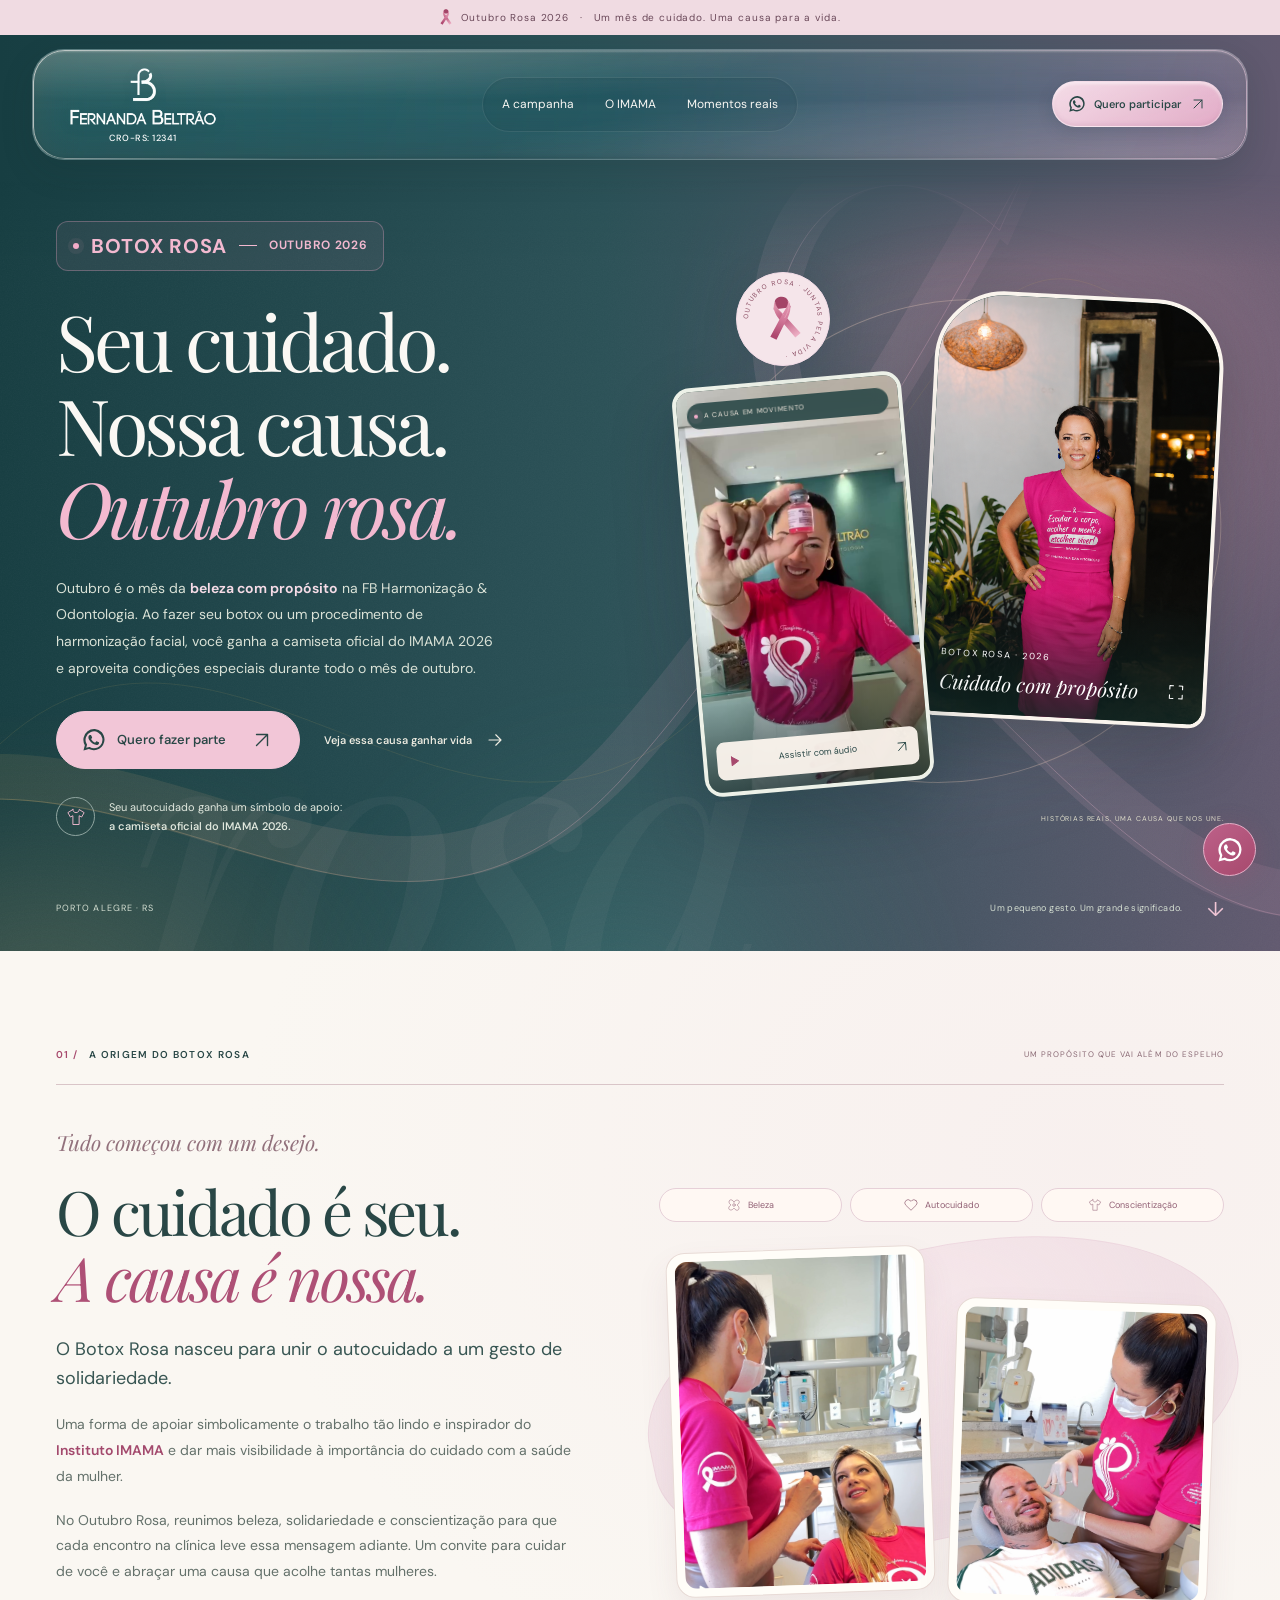
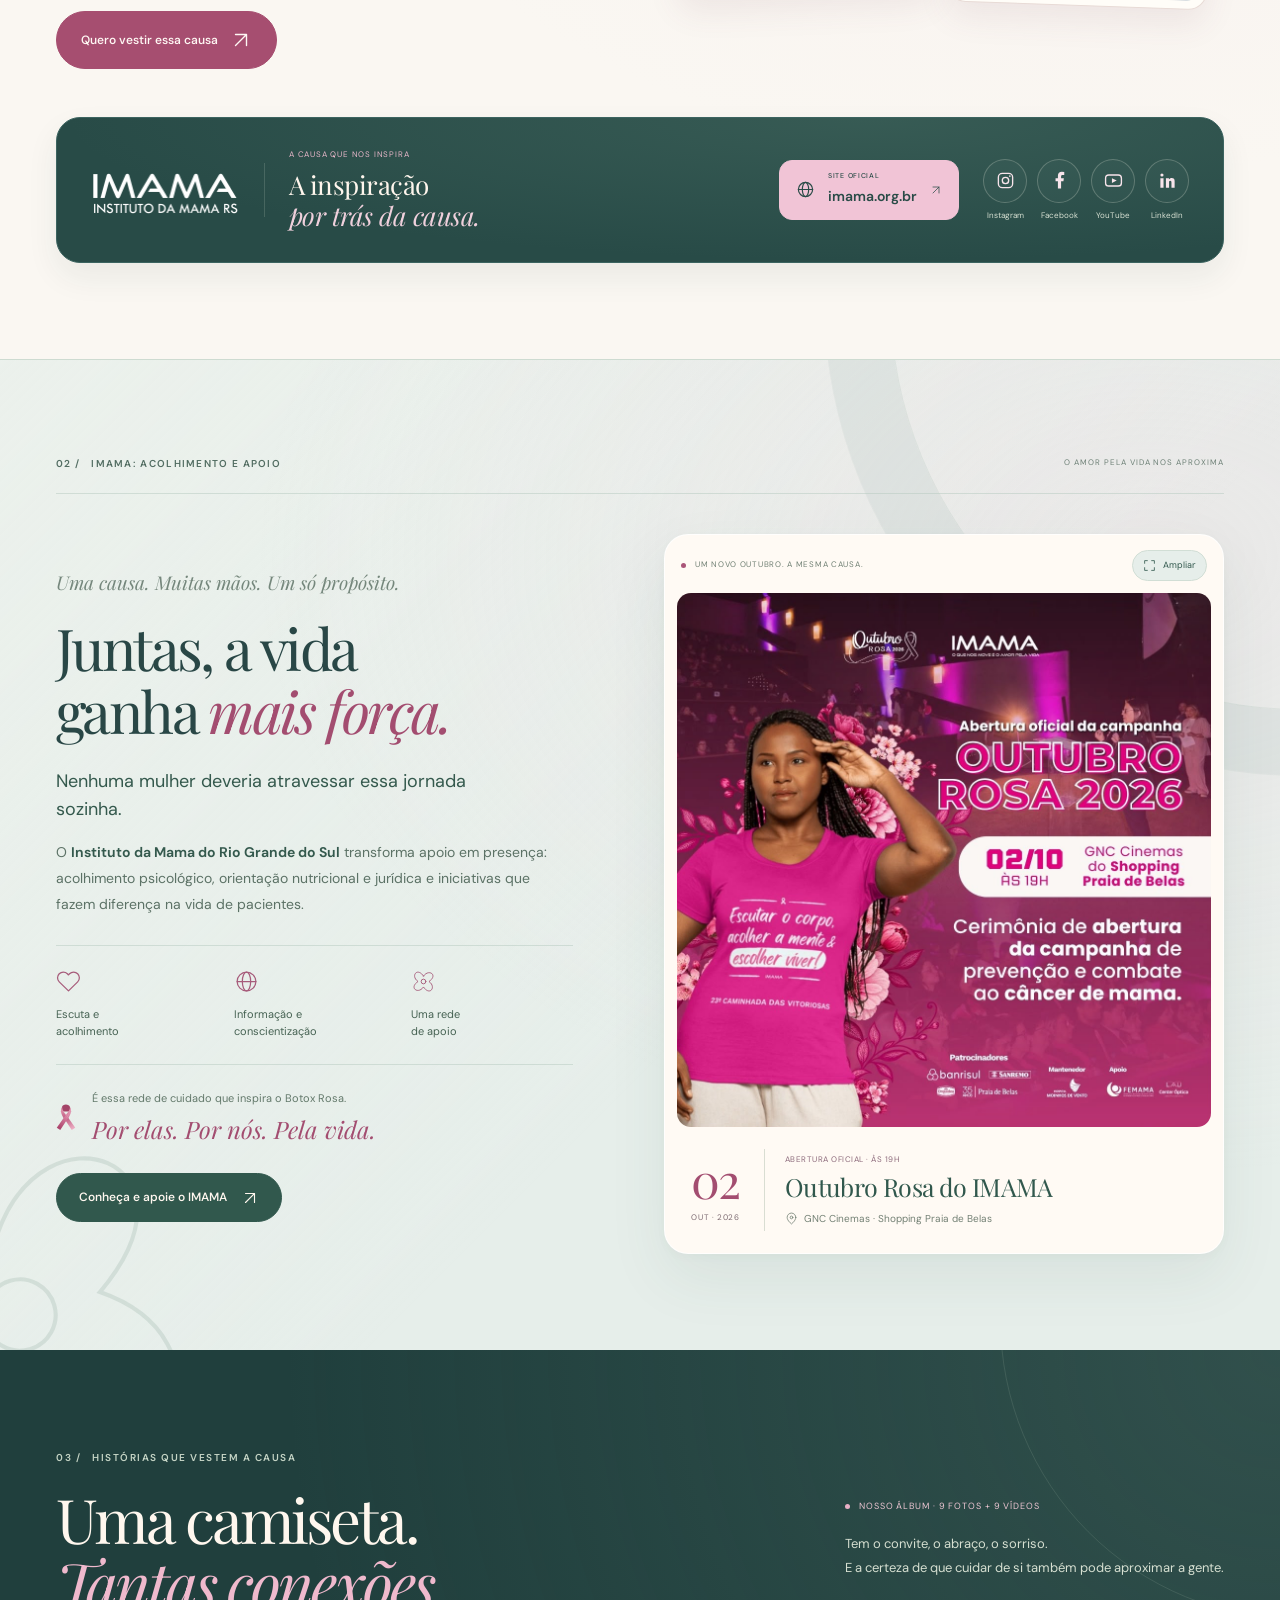
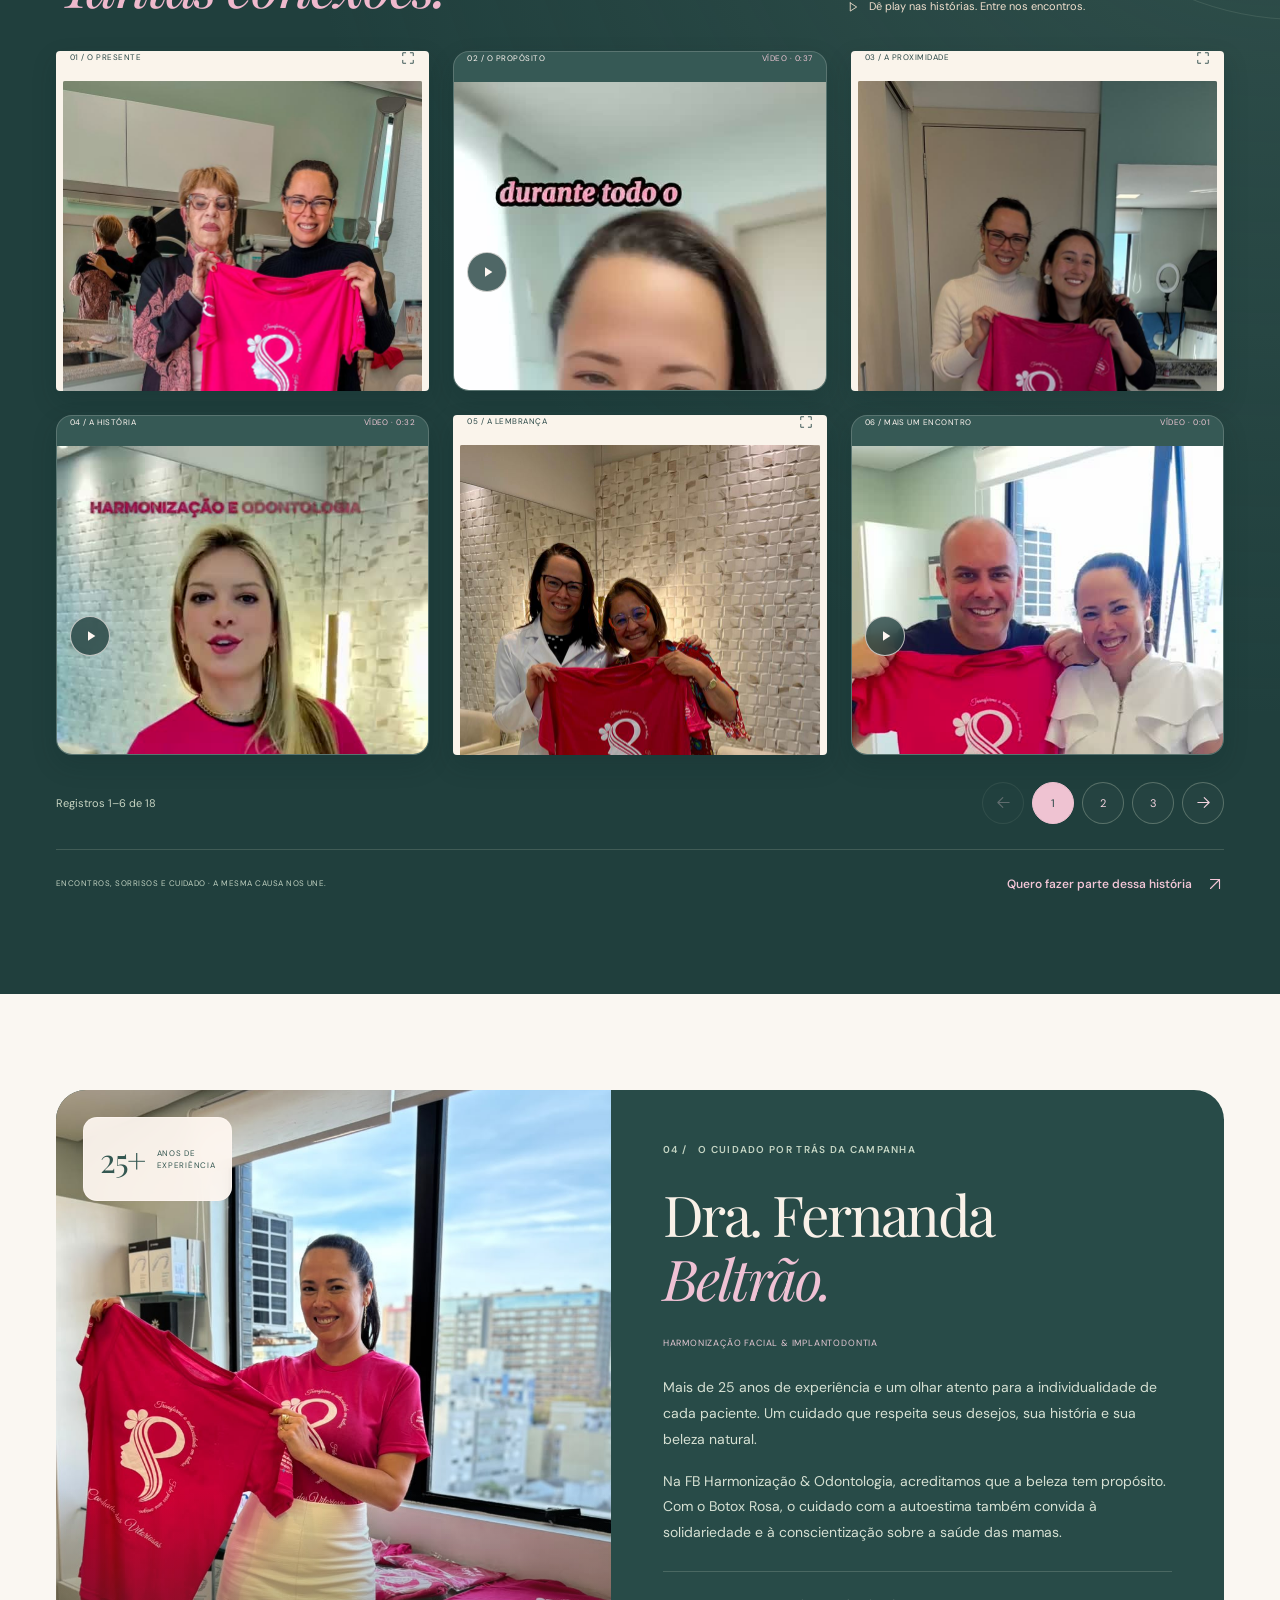
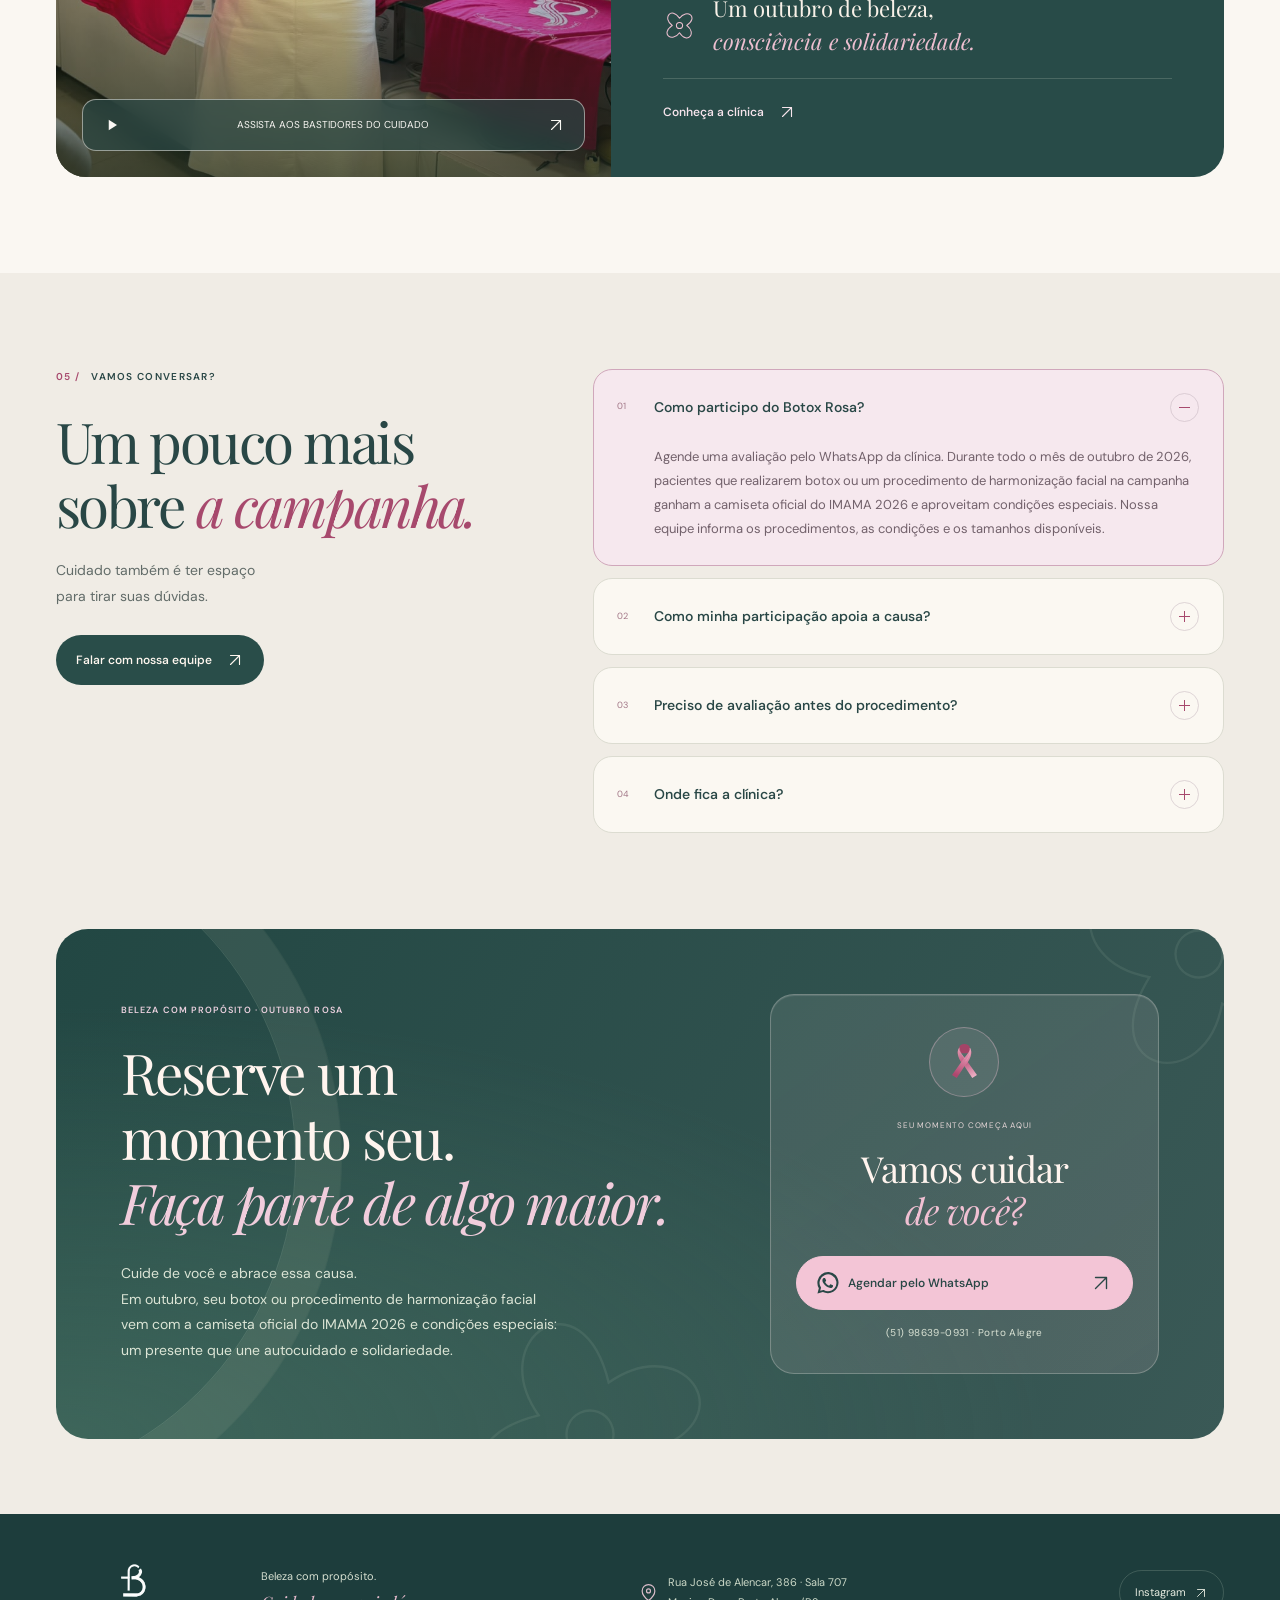
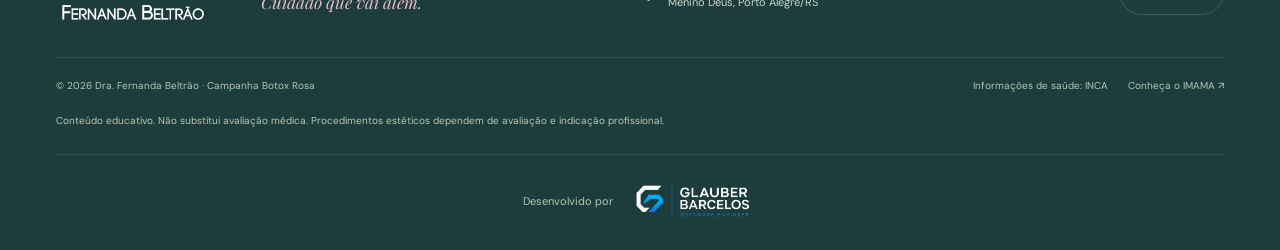
==== commit c571449c: "Add Botox Rosa social sharing banners and custom domain metadata" ====
--- a/index.html
+++ b/index.html
@@ -7,22 +7,28 @@
     window.location.replace(new URL('botox-rosa/' + window.location.search + window.location.hash, window.location.href).href);
   </script>
   <meta name="viewport" content="width=device-width, initial-scale=1.0">
-  <meta name="description" content="Dra. Fernanda Beltrão — Especialista em Harmonização Facial e Implantodontia. Mais de 25 anos devolvendo autoestima com resultados naturais e elegantes.">
+  <meta name="description" content="Botox Rosa da Dra. Fernanda Beltrão: em outubro, seu autocuidado abraça a causa do IMAMA. Conheça a campanha, receba uma camiseta e agende em Porto Alegre.">
   <meta name="keywords" content="harmonização facial, implantodontia, rejuvenescimento facial, preenchimento facial, toxina botulínica, bioestimuladores de colágeno, odontologia estética, Dra. Fernanda Beltrão">
   <meta name="author" content="Dra. Fernanda Beltrão">
   <meta name="robots" content="index, follow">
-  <meta property="og:title" content="Dra. Fernanda Beltrão — Harmonização Facial & Implantodontia">
-  <meta property="og:description" content="Sua beleza natural merece um cuidado especial. Agende uma avaliação e descubra o poder de um olhar atento.">
-  <meta property="og:image" content="https://ggbarcelos.github.io/lp_fernanda/img/fer1.jpeg">
-  <meta property="og:image:width" content="500">
-  <meta property="og:image:height" content="600">
+  <meta property="og:title" content="Botox Rosa — Outubro 2026 | Dra. Fernanda Beltrão">
+  <meta property="og:description" content="Cuidado com propósito. Conheça a campanha Botox Rosa da Dra. Fernanda Beltrão, que une autocuidado e apoio à causa do IMAMA neste Outubro Rosa.">
+  <meta property="og:site_name" content="Dra. Fernanda Beltrão · Botox Rosa">
+  <meta property="og:image" content="https://fernandabeltrao.com.br/botox-rosa/assets/media/botox-rosa-social-2026-v1.jpg">
+  <meta property="og:image:secure_url" content="https://fernandabeltrao.com.br/botox-rosa/assets/media/botox-rosa-social-2026-v1.jpg">
+  <meta property="og:image:type" content="image/jpeg">
+  <meta property="og:image:width" content="1200">
+  <meta property="og:image:height" content="630">
+  <meta property="og:image:alt" content="Botox Rosa, Outubro 2026. Cuidado com propósito. Dra. Fernanda Beltrão vestida de rosa com a mensagem do IMAMA.">
   <meta property="og:type" content="website">
   <meta property="og:locale" content="pt_BR">
-  <meta property="og:url" content="https://ggbarcelos.github.io/lp_fernanda">
+  <meta property="og:url" content="https://fernandabeltrao.com.br/botox-rosa/">
   <meta name="twitter:card" content="summary_large_image">
-  <meta name="twitter:title" content="Dra. Fernanda Beltrão — Harmonização Facial & Implantodontia">
-  <meta name="twitter:description" content="Sua beleza natural merece um cuidado especial. Agende uma avaliação e descubra o poder de um olhar atento.">
-  <meta name="twitter:image" content="https://ggbarcelos.github.io/lp_fernanda/img/fer1.jpeg">
+  <meta name="twitter:title" content="Botox Rosa — Outubro 2026 | Dra. Fernanda Beltrão">
+  <meta name="twitter:description" content="Cuidado com propósito. Autocuidado e apoio à causa do IMAMA com a Dra. Fernanda Beltrão neste Outubro Rosa.">
+  <meta name="twitter:image" content="https://fernandabeltrao.com.br/botox-rosa/assets/media/botox-rosa-social-x-2026-v1.jpg">
+  <meta name="twitter:image:alt" content="Botox Rosa, Outubro 2026. Cuidado com propósito. Dra. Fernanda Beltrão vestida de rosa com a mensagem do IMAMA.">
+  <link rel="canonical" href="https://fernandabeltrao.com.br/botox-rosa/">
   <meta name="theme-color" content="#4A6F70">
   <link rel="preconnect" href="https://fonts.googleapis.com">
   <link rel="preconnect" href="https://fonts.gstatic.com" crossorigin>
@@ -30,7 +36,7 @@
   <link href="https://cdn.jsdelivr.net/npm/bootstrap@5.3.3/dist/css/bootstrap.min.css" rel="stylesheet" integrity="sha384-QWTKZyjpPEjISv5WaRU9OFeRpok6YctnYmDr5pNlyT2bRjXh0JMhjY6hW+ALEwIH" crossorigin="anonymous">
   <link rel="icon" type="image/svg+xml" href="data:image/svg+xml,<svg xmlns='http://www.w3.org/2000/svg' viewBox='0 0 100 100'><text y='.9em' font-size='90'>✨</text></svg>">
   <link rel="stylesheet" href="assets/css/style.css">
-  <title>Dra. Fernanda Beltrão — Harmonização Facial & Implantodontia</title>
+  <title>Botox Rosa — Outubro 2026 | Dra. Fernanda Beltrão</title>
 </head>
 <body>
   <a href="#main" class="skip-link">Pular para o conteúdo</a>
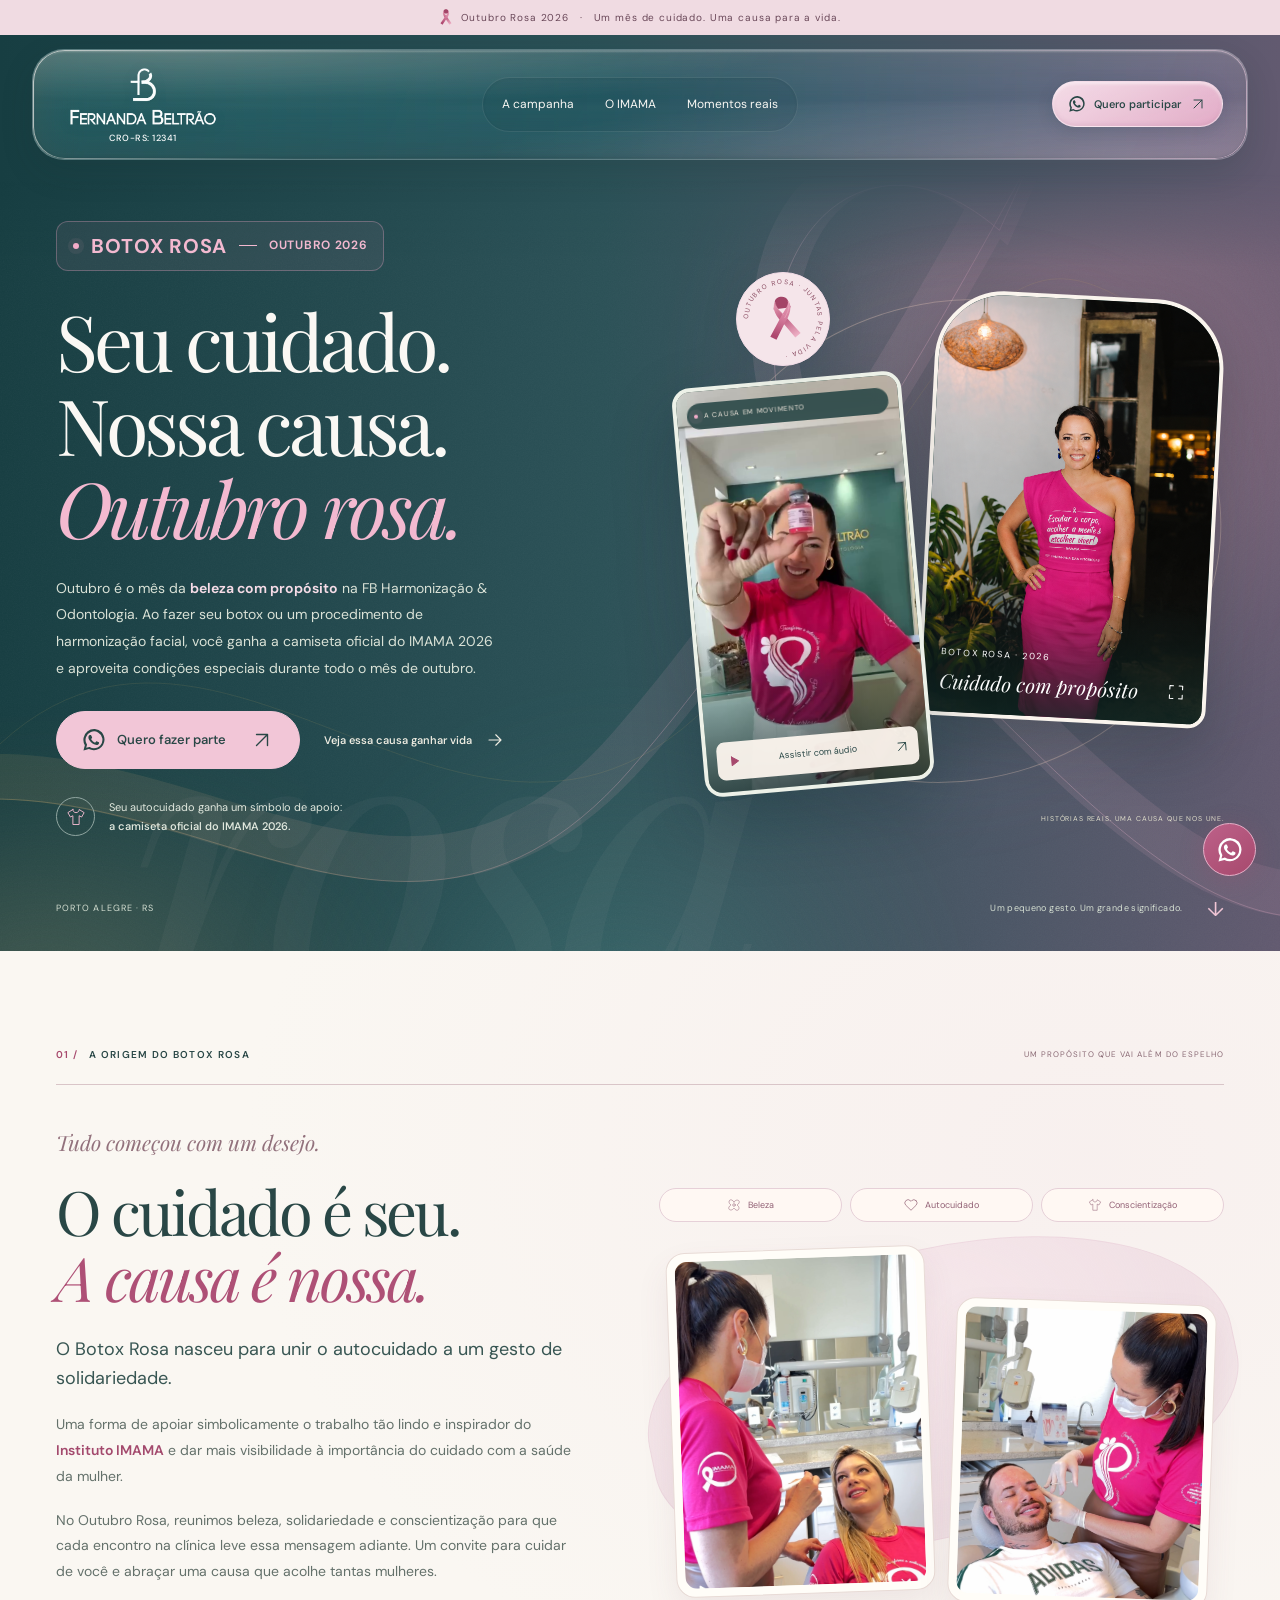
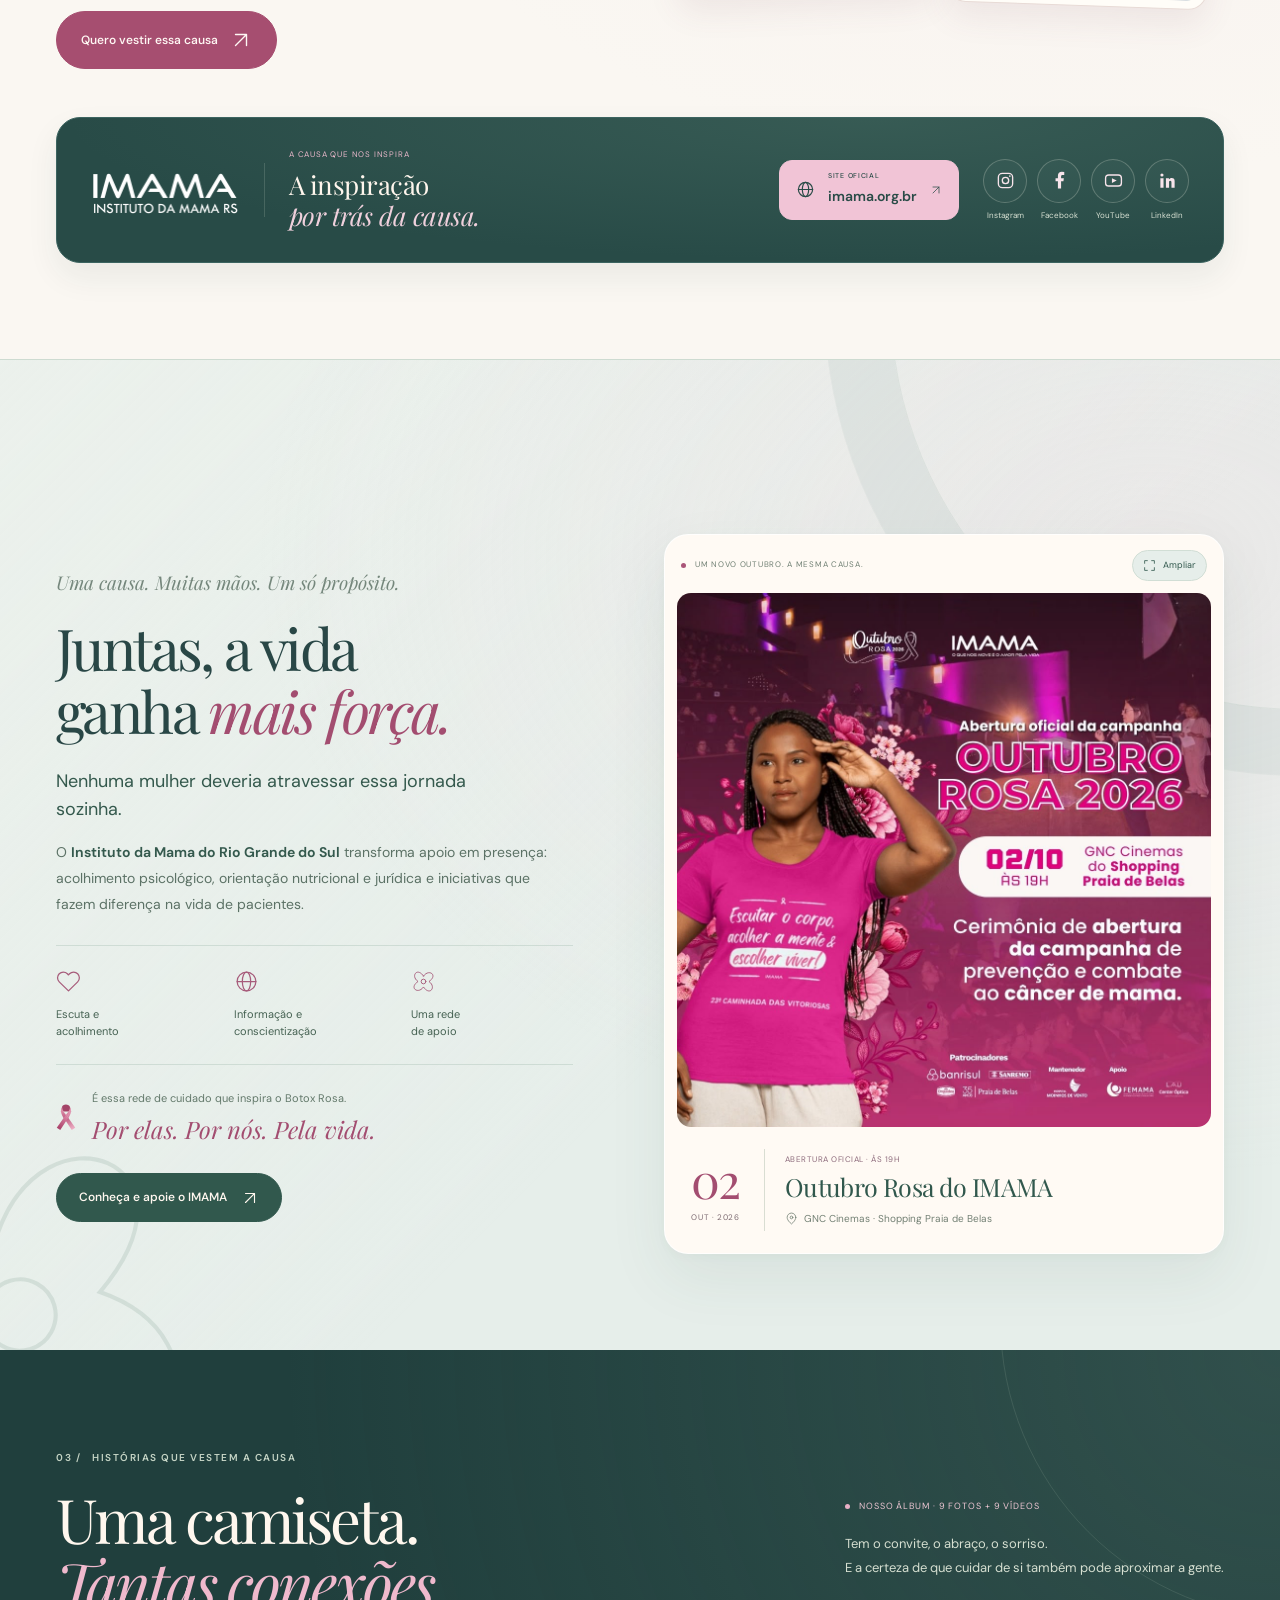
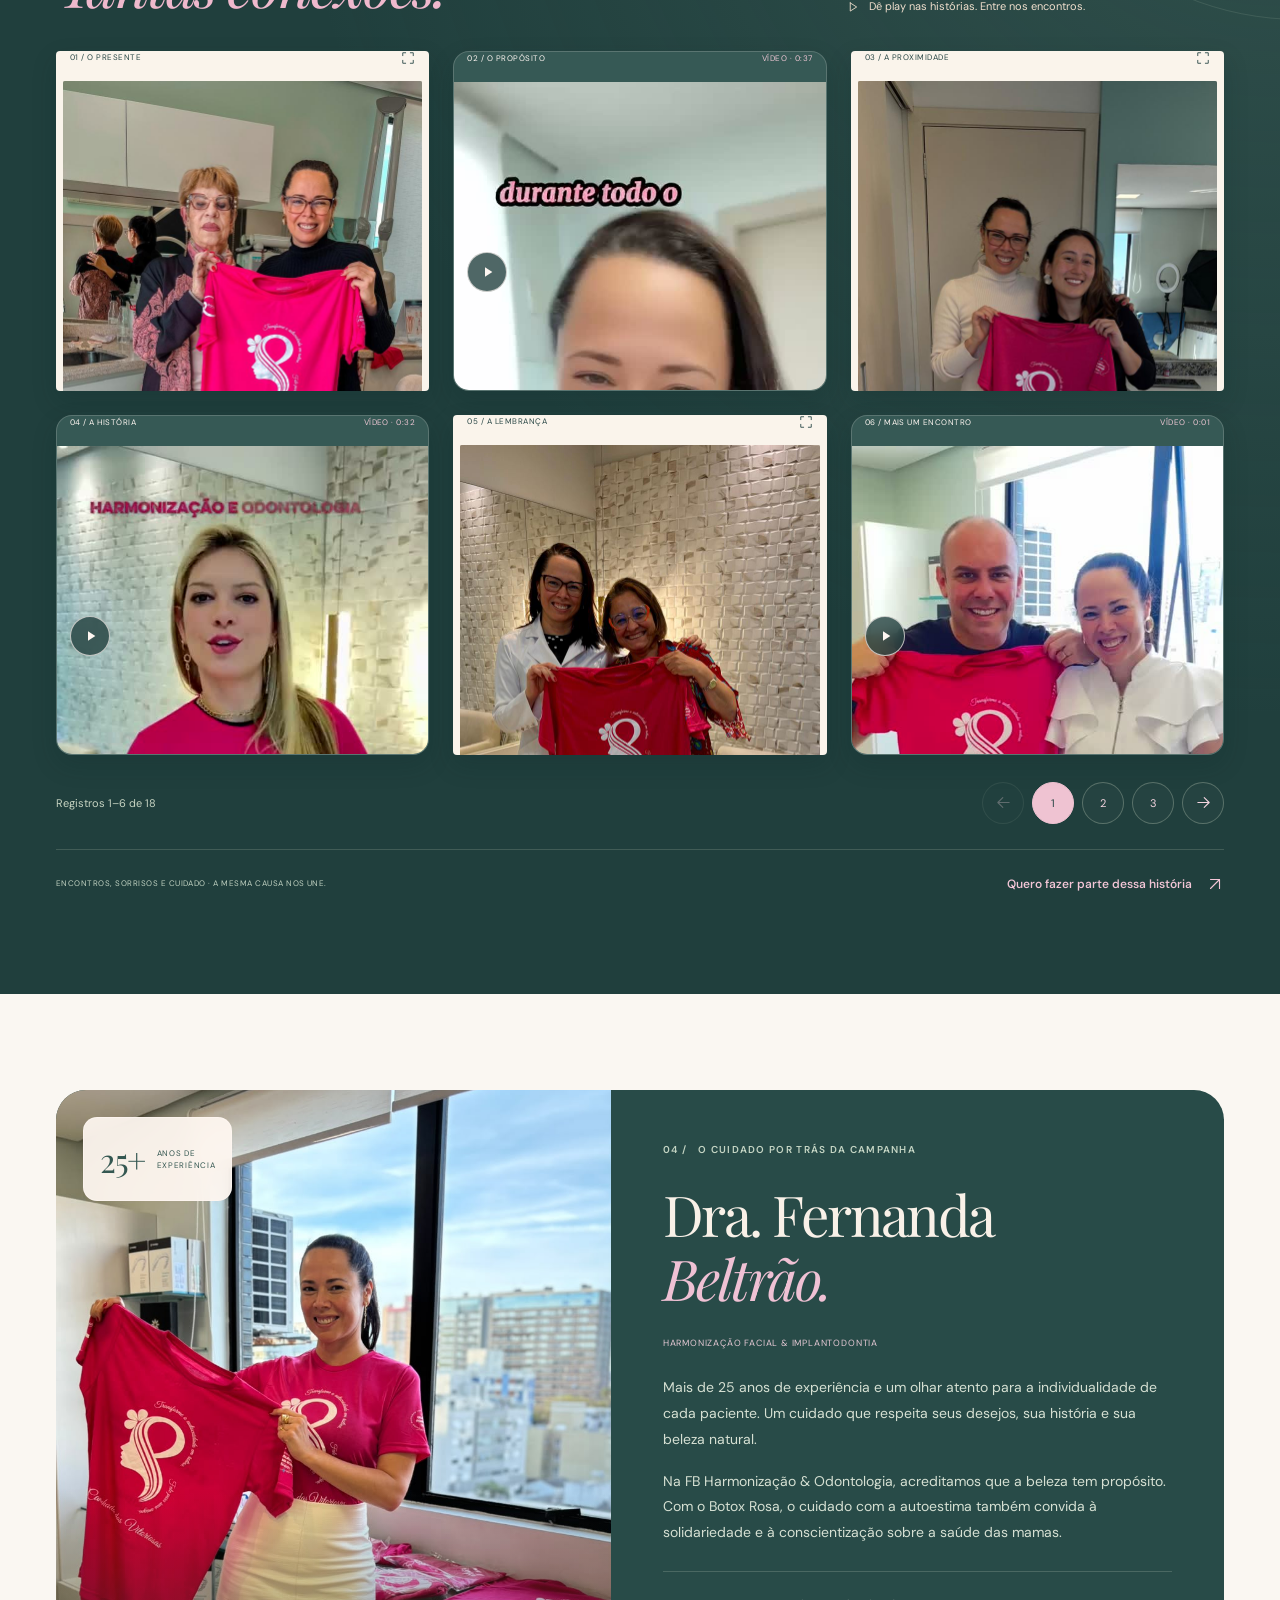
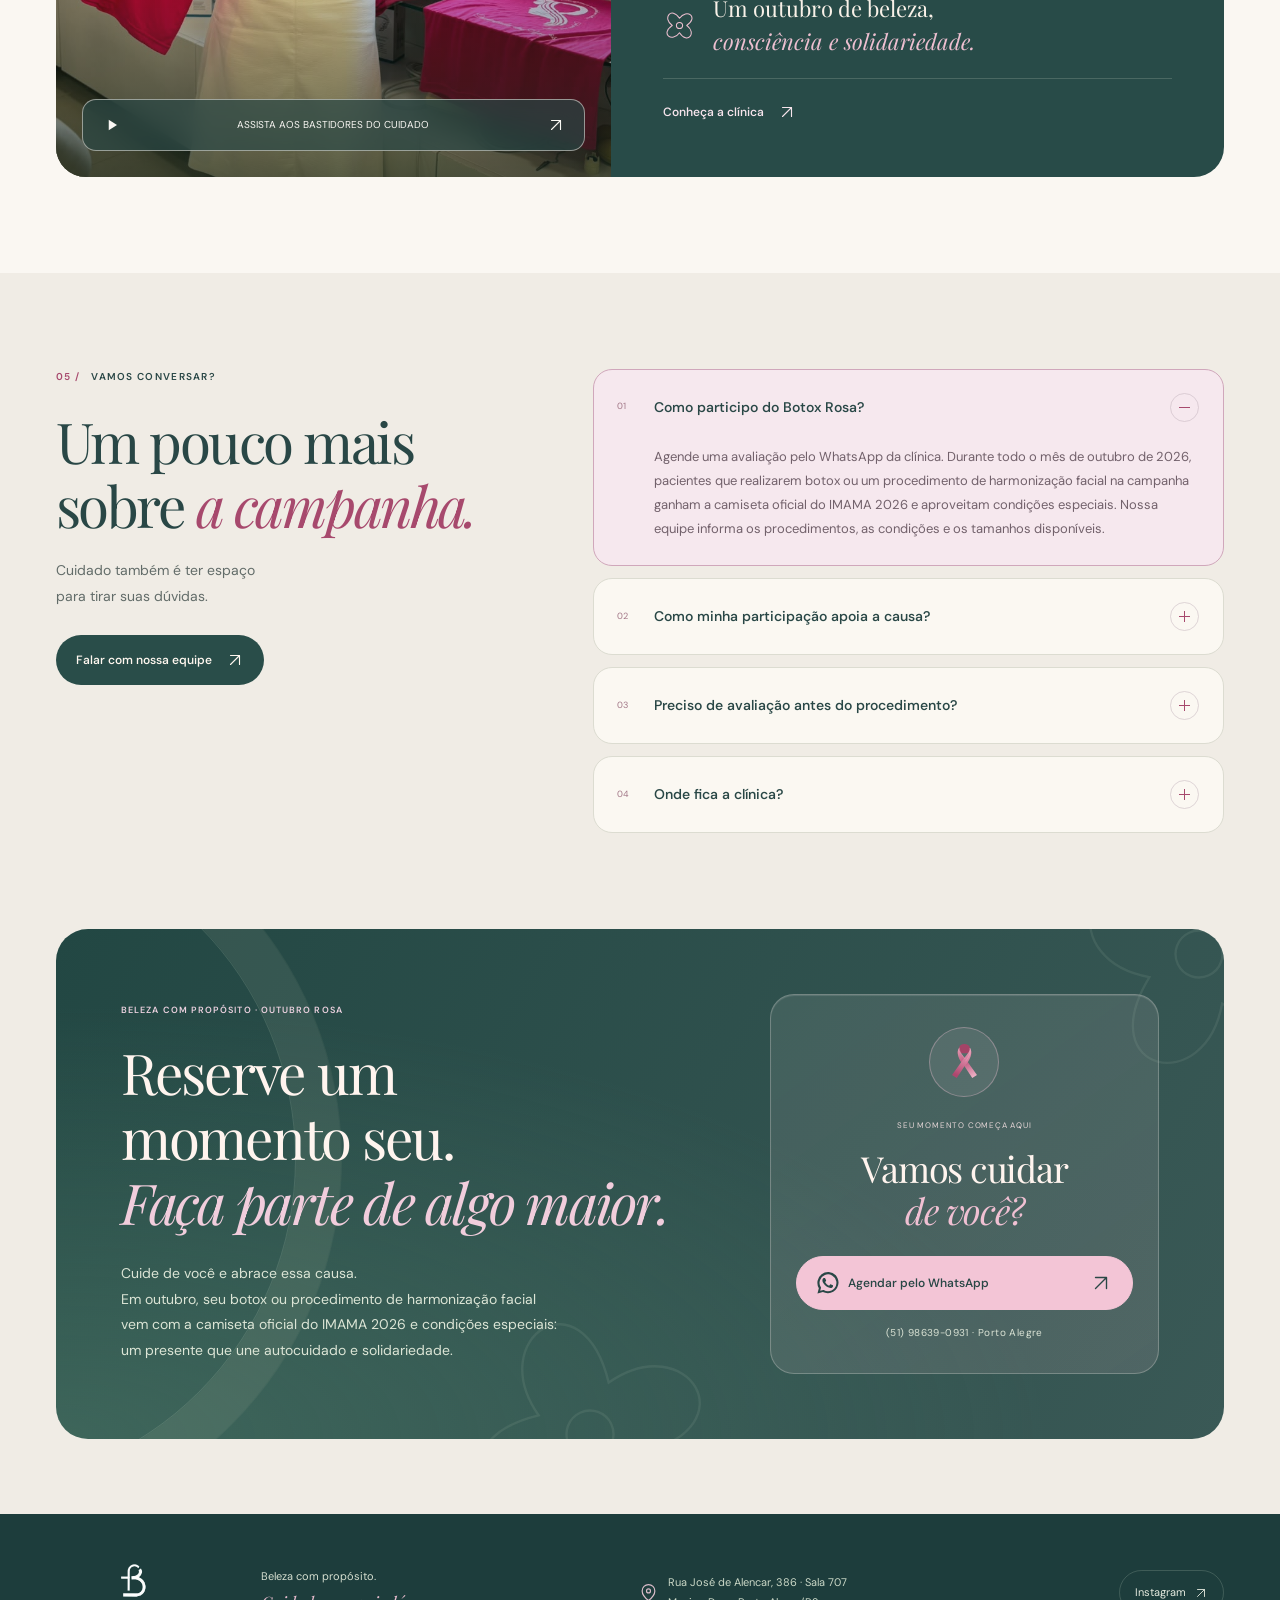
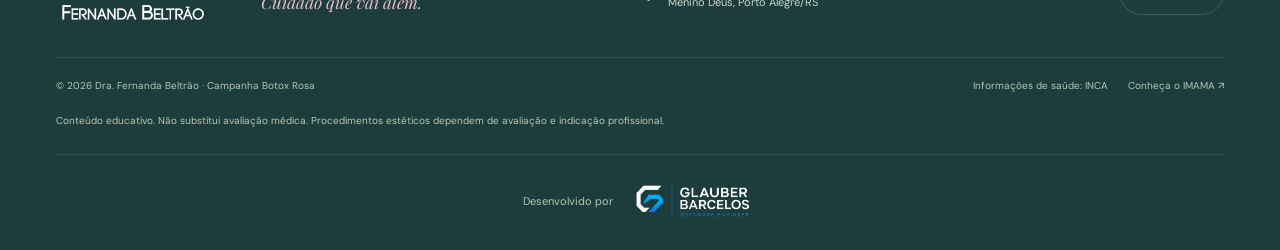
==== commit 7a50609c: "Remove pink separator ribbon from social sharing banners" ====
--- a/index.html
+++ b/index.html
@@ -14,8 +14,8 @@
   <meta property="og:title" content="Botox Rosa — Outubro 2026 | Dra. Fernanda Beltrão">
   <meta property="og:description" content="Cuidado com propósito. Conheça a campanha Botox Rosa da Dra. Fernanda Beltrão, que une autocuidado e apoio à causa do IMAMA neste Outubro Rosa.">
   <meta property="og:site_name" content="Dra. Fernanda Beltrão · Botox Rosa">
-  <meta property="og:image" content="https://fernandabeltrao.com.br/botox-rosa/assets/media/botox-rosa-social-2026-v1.jpg">
-  <meta property="og:image:secure_url" content="https://fernandabeltrao.com.br/botox-rosa/assets/media/botox-rosa-social-2026-v1.jpg">
+  <meta property="og:image" content="https://fernandabeltrao.com.br/botox-rosa/assets/media/botox-rosa-social-2026-v2.jpg">
+  <meta property="og:image:secure_url" content="https://fernandabeltrao.com.br/botox-rosa/assets/media/botox-rosa-social-2026-v2.jpg">
   <meta property="og:image:type" content="image/jpeg">
   <meta property="og:image:width" content="1200">
   <meta property="og:image:height" content="630">
@@ -26,7 +26,7 @@
   <meta name="twitter:card" content="summary_large_image">
   <meta name="twitter:title" content="Botox Rosa — Outubro 2026 | Dra. Fernanda Beltrão">
   <meta name="twitter:description" content="Cuidado com propósito. Autocuidado e apoio à causa do IMAMA com a Dra. Fernanda Beltrão neste Outubro Rosa.">
-  <meta name="twitter:image" content="https://fernandabeltrao.com.br/botox-rosa/assets/media/botox-rosa-social-x-2026-v1.jpg">
+  <meta name="twitter:image" content="https://fernandabeltrao.com.br/botox-rosa/assets/media/botox-rosa-social-x-2026-v2.jpg">
   <meta name="twitter:image:alt" content="Botox Rosa, Outubro 2026. Cuidado com propósito. Dra. Fernanda Beltrão vestida de rosa com a mensagem do IMAMA.">
   <link rel="canonical" href="https://fernandabeltrao.com.br/botox-rosa/">
   <meta name="theme-color" content="#4A6F70">
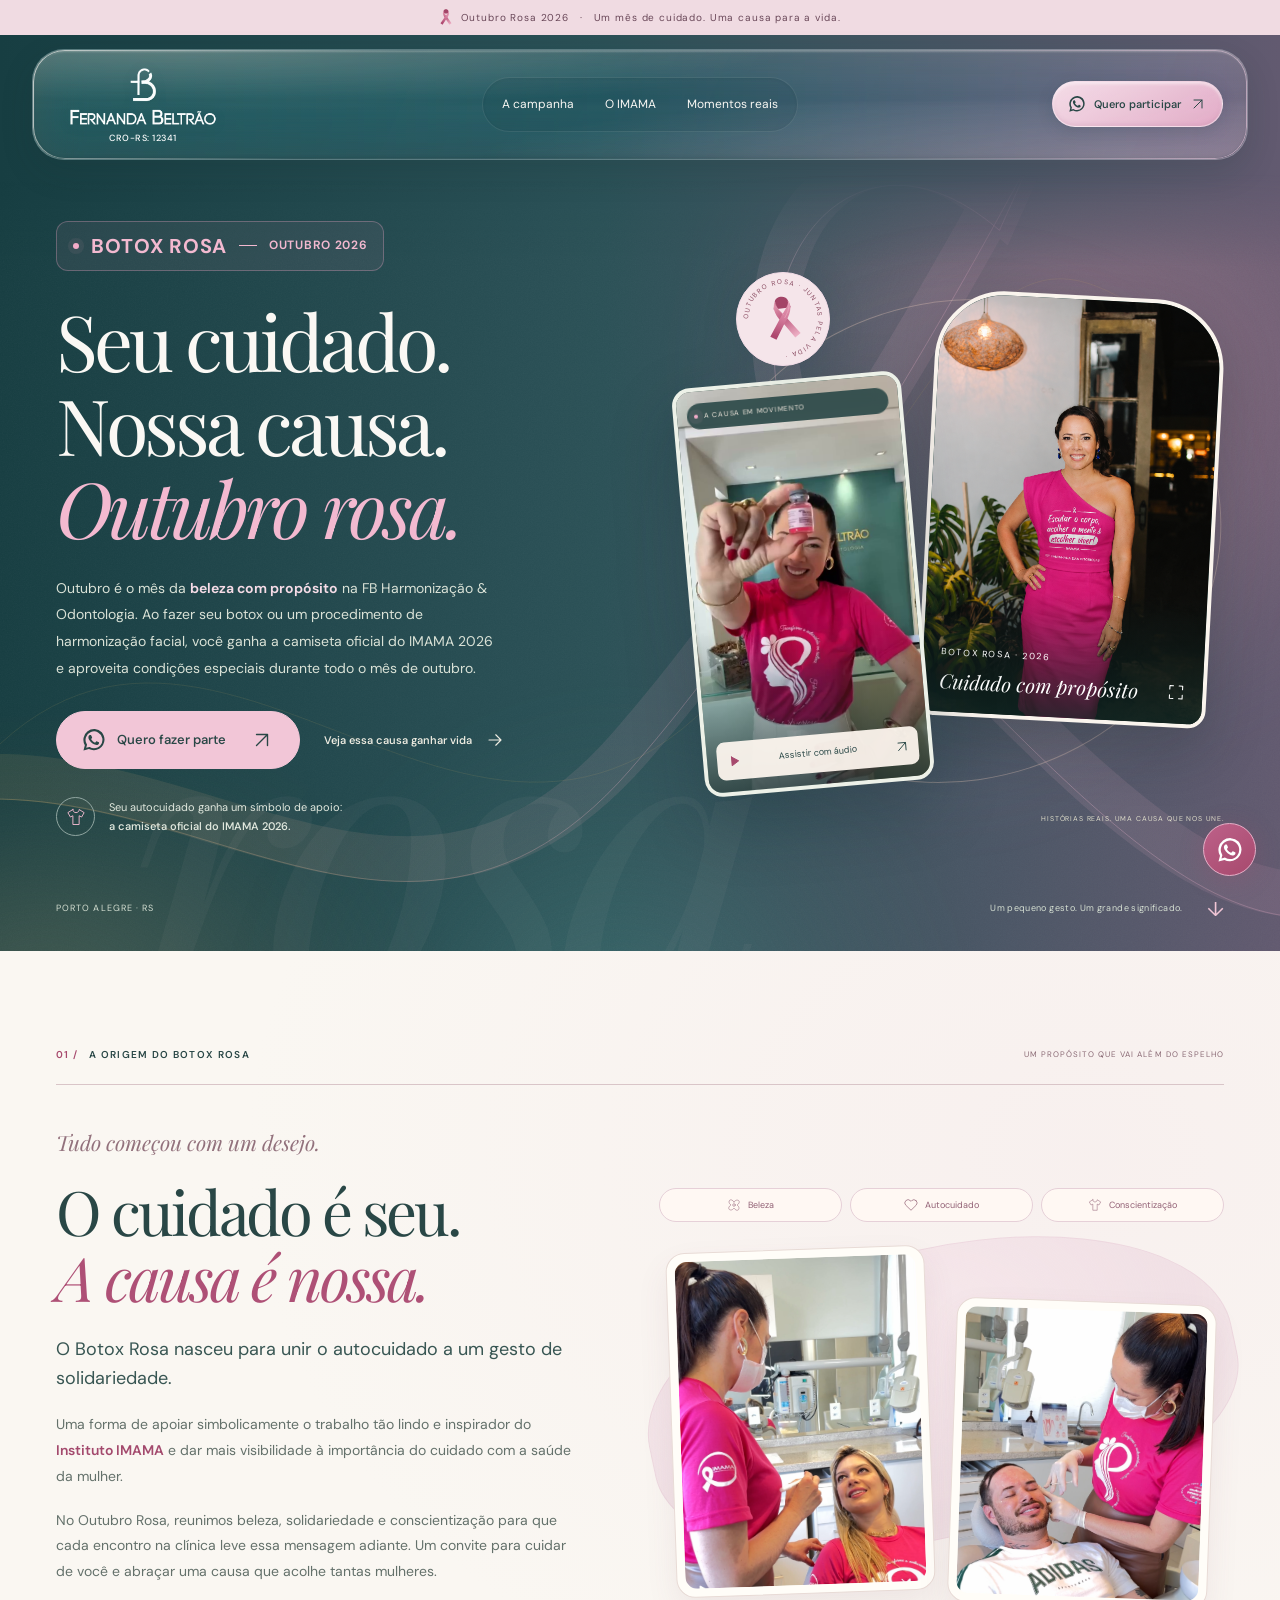
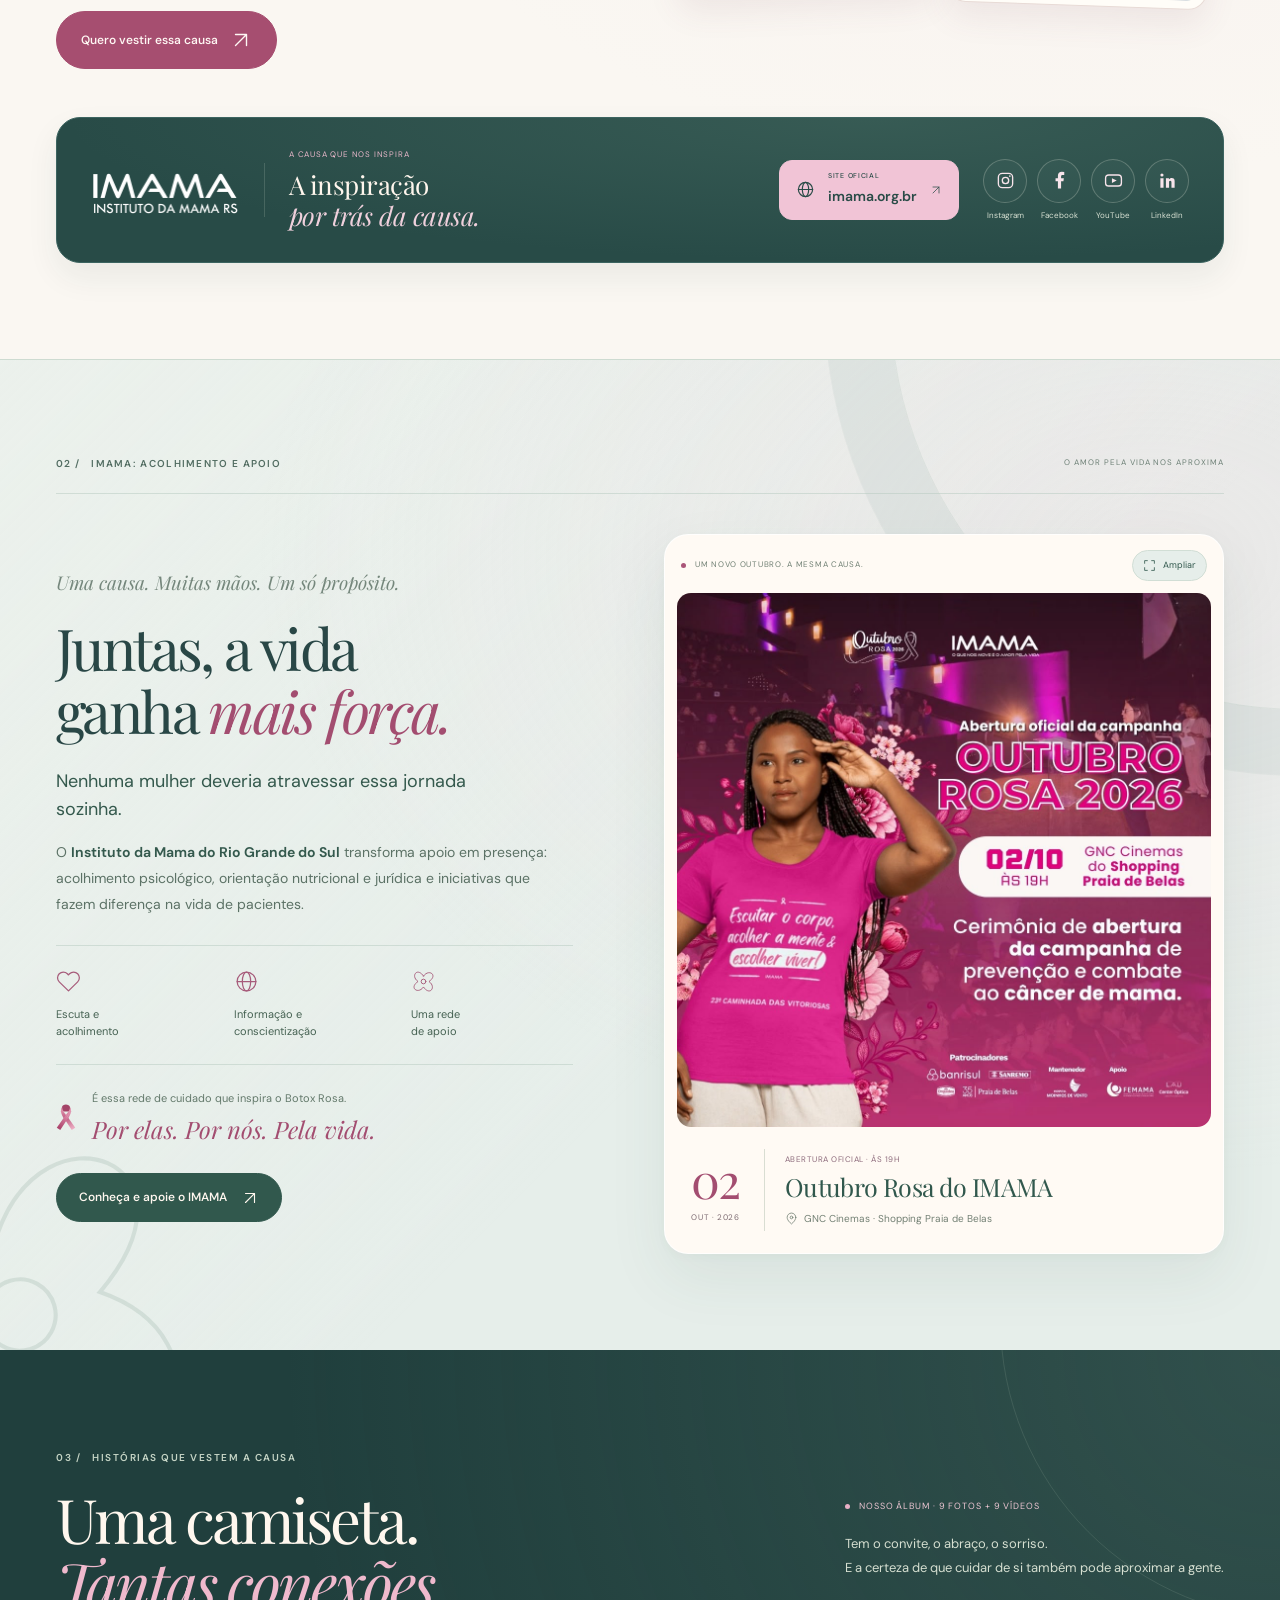
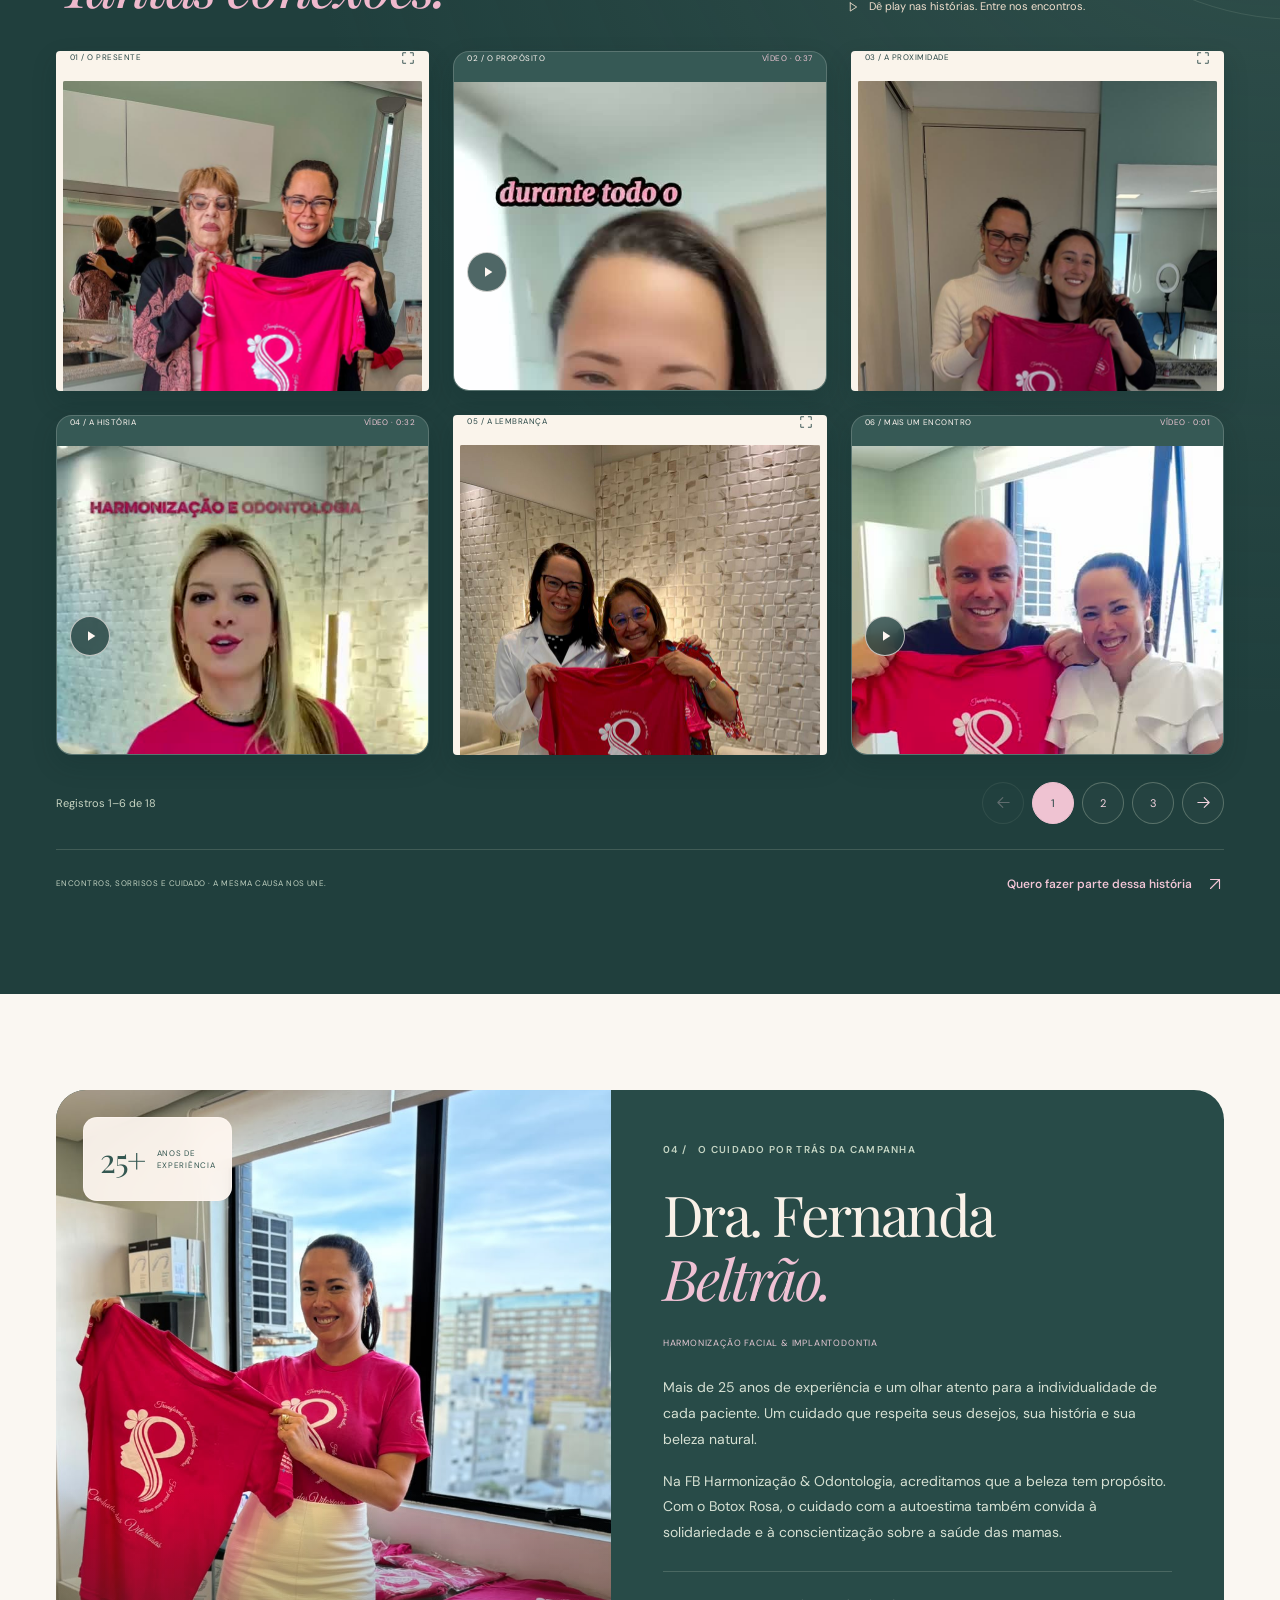
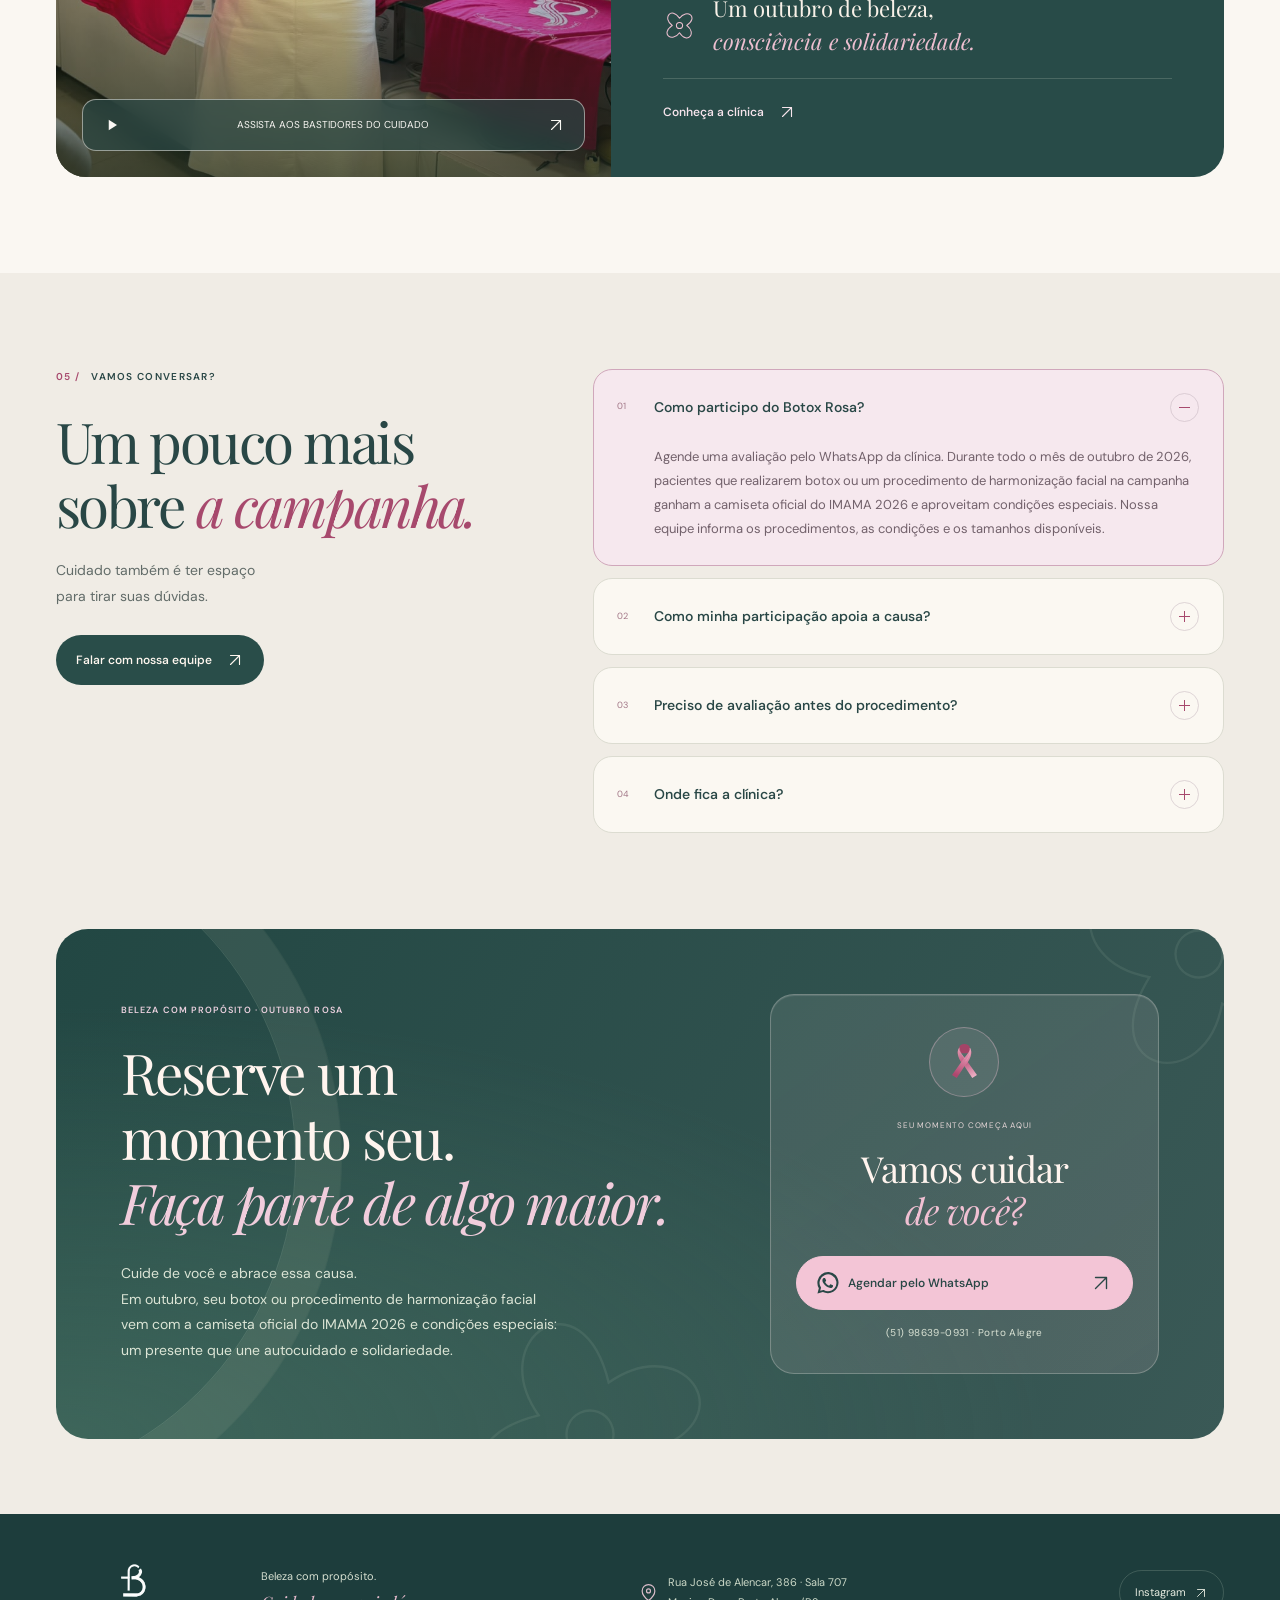
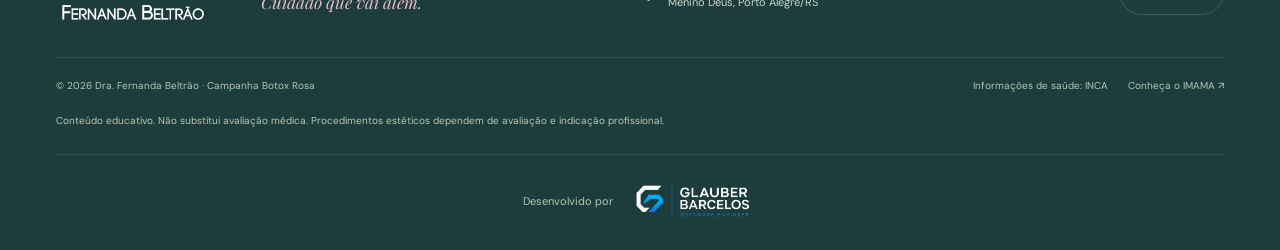
==== commit a47e4fea: "Use requested campaign offer in social sharing descriptions" ====
--- a/index.html
+++ b/index.html
@@ -7,12 +7,12 @@
     window.location.replace(new URL('botox-rosa/' + window.location.search + window.location.hash, window.location.href).href);
   </script>
   <meta name="viewport" content="width=device-width, initial-scale=1.0">
-  <meta name="description" content="Botox Rosa da Dra. Fernanda Beltrão: em outubro, seu autocuidado abraça a causa do IMAMA. Conheça a campanha, receba uma camiseta e agende em Porto Alegre.">
+  <meta name="description" content="Ao fazer seu botox ou um procedimento de harmonização facial, você ganha a camiseta oficial do IMAMA 2026 e aproveita condições especiais">
   <meta name="keywords" content="harmonização facial, implantodontia, rejuvenescimento facial, preenchimento facial, toxina botulínica, bioestimuladores de colágeno, odontologia estética, Dra. Fernanda Beltrão">
   <meta name="author" content="Dra. Fernanda Beltrão">
   <meta name="robots" content="index, follow">
   <meta property="og:title" content="Botox Rosa — Outubro 2026 | Dra. Fernanda Beltrão">
-  <meta property="og:description" content="Cuidado com propósito. Conheça a campanha Botox Rosa da Dra. Fernanda Beltrão, que une autocuidado e apoio à causa do IMAMA neste Outubro Rosa.">
+  <meta property="og:description" content="Ao fazer seu botox ou um procedimento de harmonização facial, você ganha a camiseta oficial do IMAMA 2026 e aproveita condições especiais">
   <meta property="og:site_name" content="Dra. Fernanda Beltrão · Botox Rosa">
   <meta property="og:image" content="https://fernandabeltrao.com.br/botox-rosa/assets/media/botox-rosa-social-2026-v2.jpg">
   <meta property="og:image:secure_url" content="https://fernandabeltrao.com.br/botox-rosa/assets/media/botox-rosa-social-2026-v2.jpg">
@@ -25,7 +25,7 @@
   <meta property="og:url" content="https://fernandabeltrao.com.br/botox-rosa/">
   <meta name="twitter:card" content="summary_large_image">
   <meta name="twitter:title" content="Botox Rosa — Outubro 2026 | Dra. Fernanda Beltrão">
-  <meta name="twitter:description" content="Cuidado com propósito. Autocuidado e apoio à causa do IMAMA com a Dra. Fernanda Beltrão neste Outubro Rosa.">
+  <meta name="twitter:description" content="Ao fazer seu botox ou um procedimento de harmonização facial, você ganha a camiseta oficial do IMAMA 2026 e aproveita condições especiais">
   <meta name="twitter:image" content="https://fernandabeltrao.com.br/botox-rosa/assets/media/botox-rosa-social-x-2026-v2.jpg">
   <meta name="twitter:image:alt" content="Botox Rosa, Outubro 2026. Cuidado com propósito. Dra. Fernanda Beltrão vestida de rosa com a mensagem do IMAMA.">
   <link rel="canonical" href="https://fernandabeltrao.com.br/botox-rosa/">
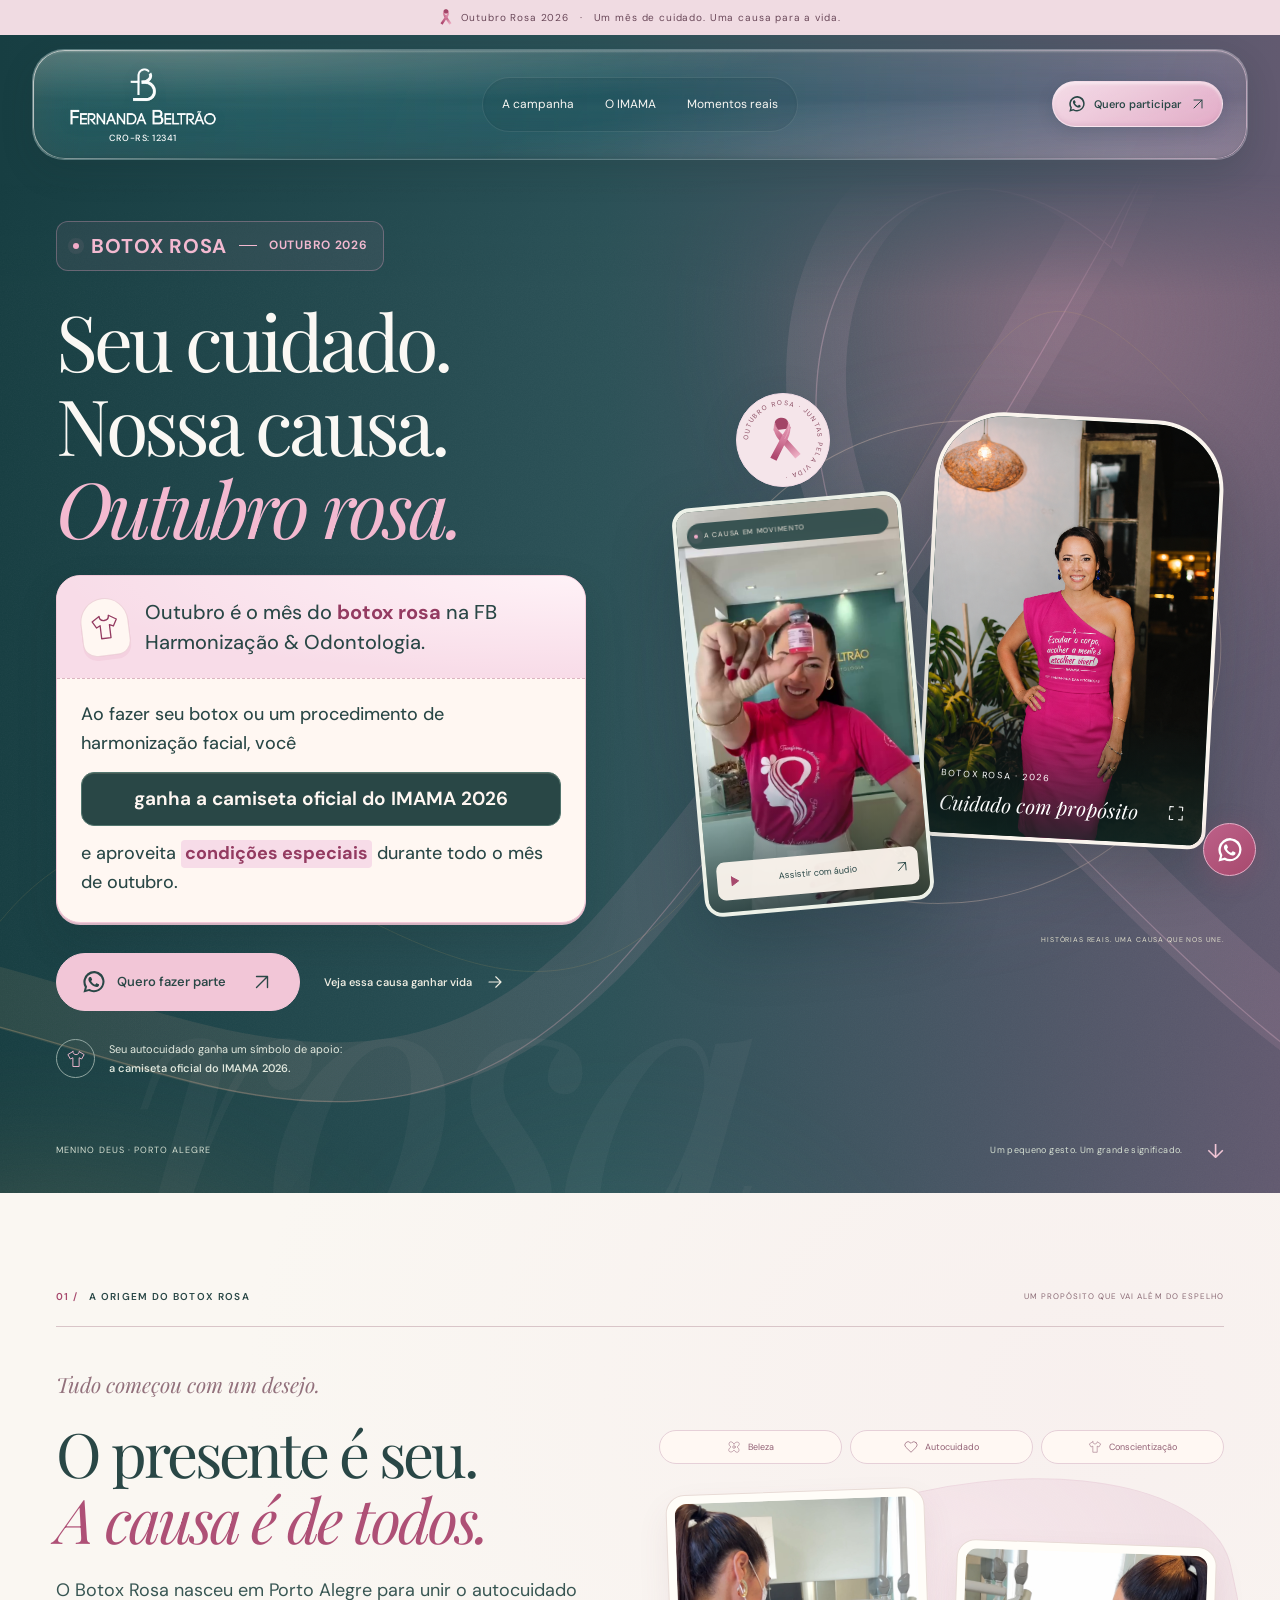
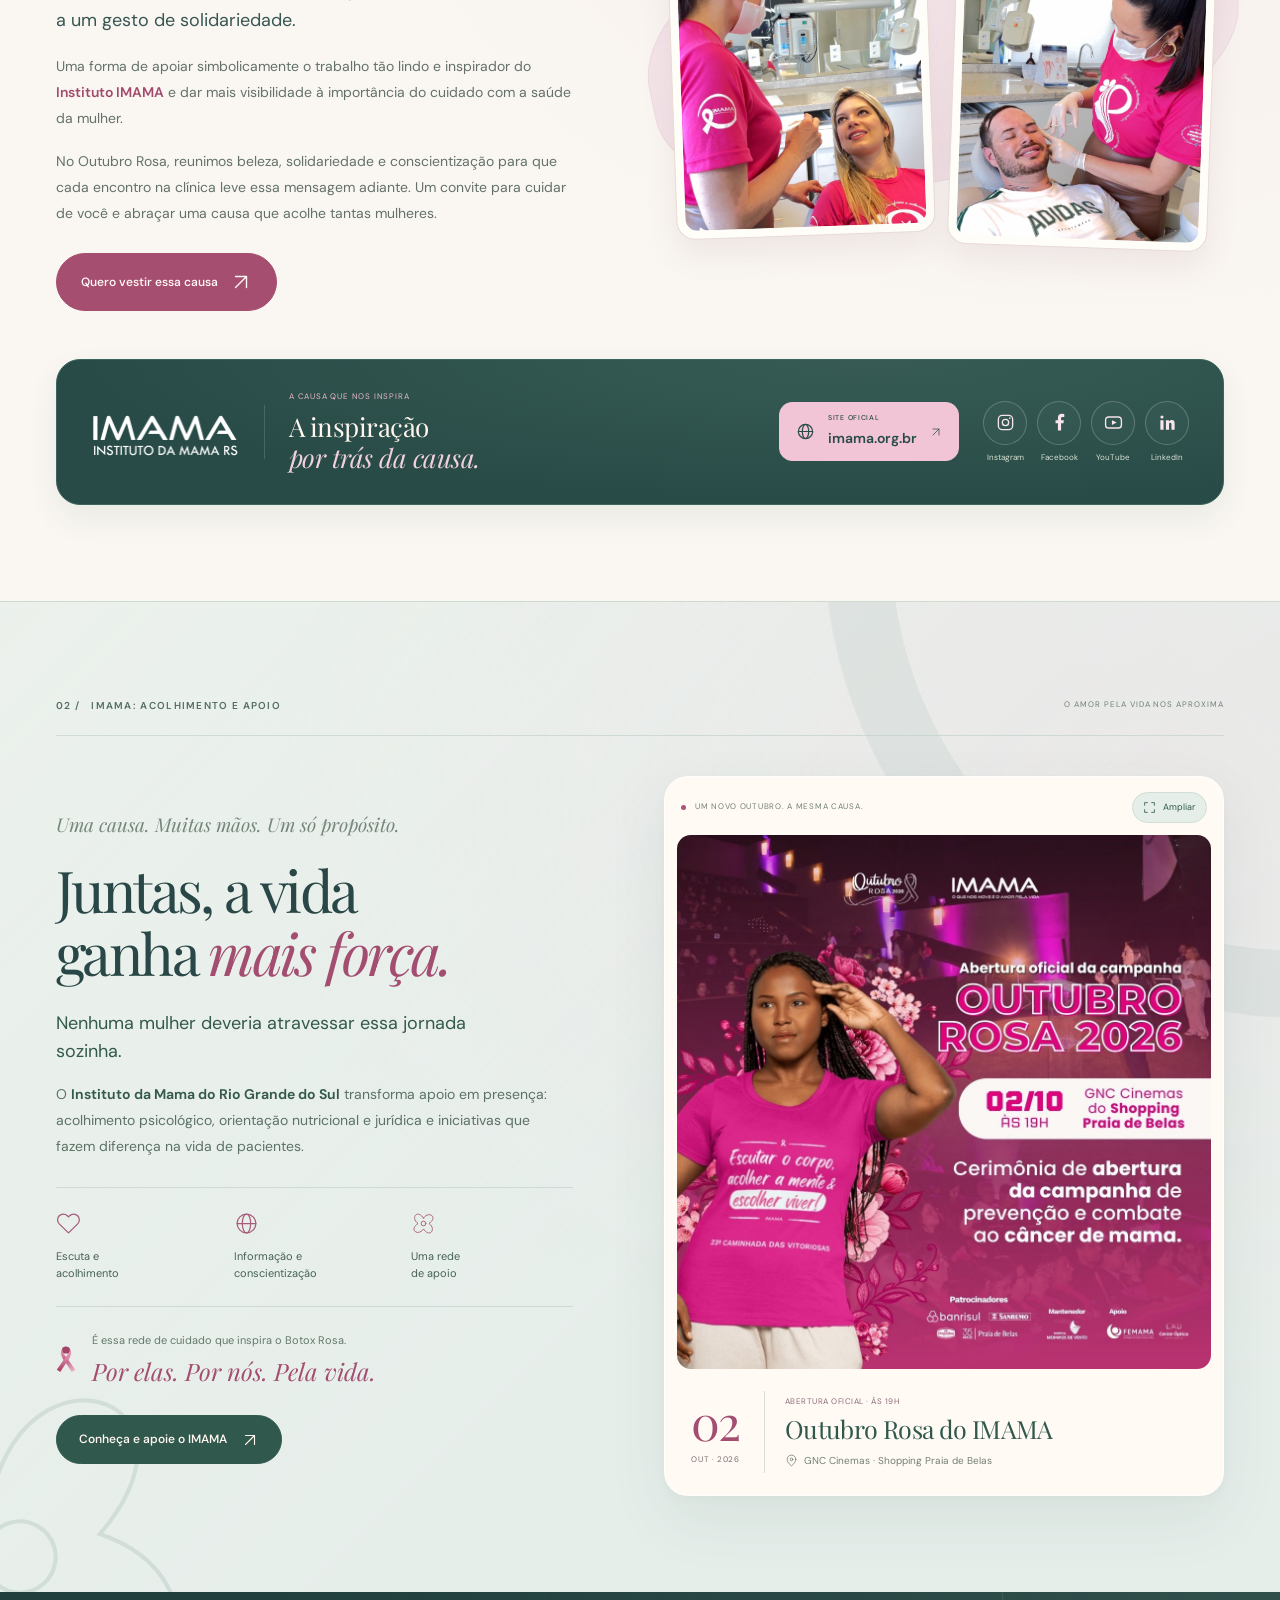
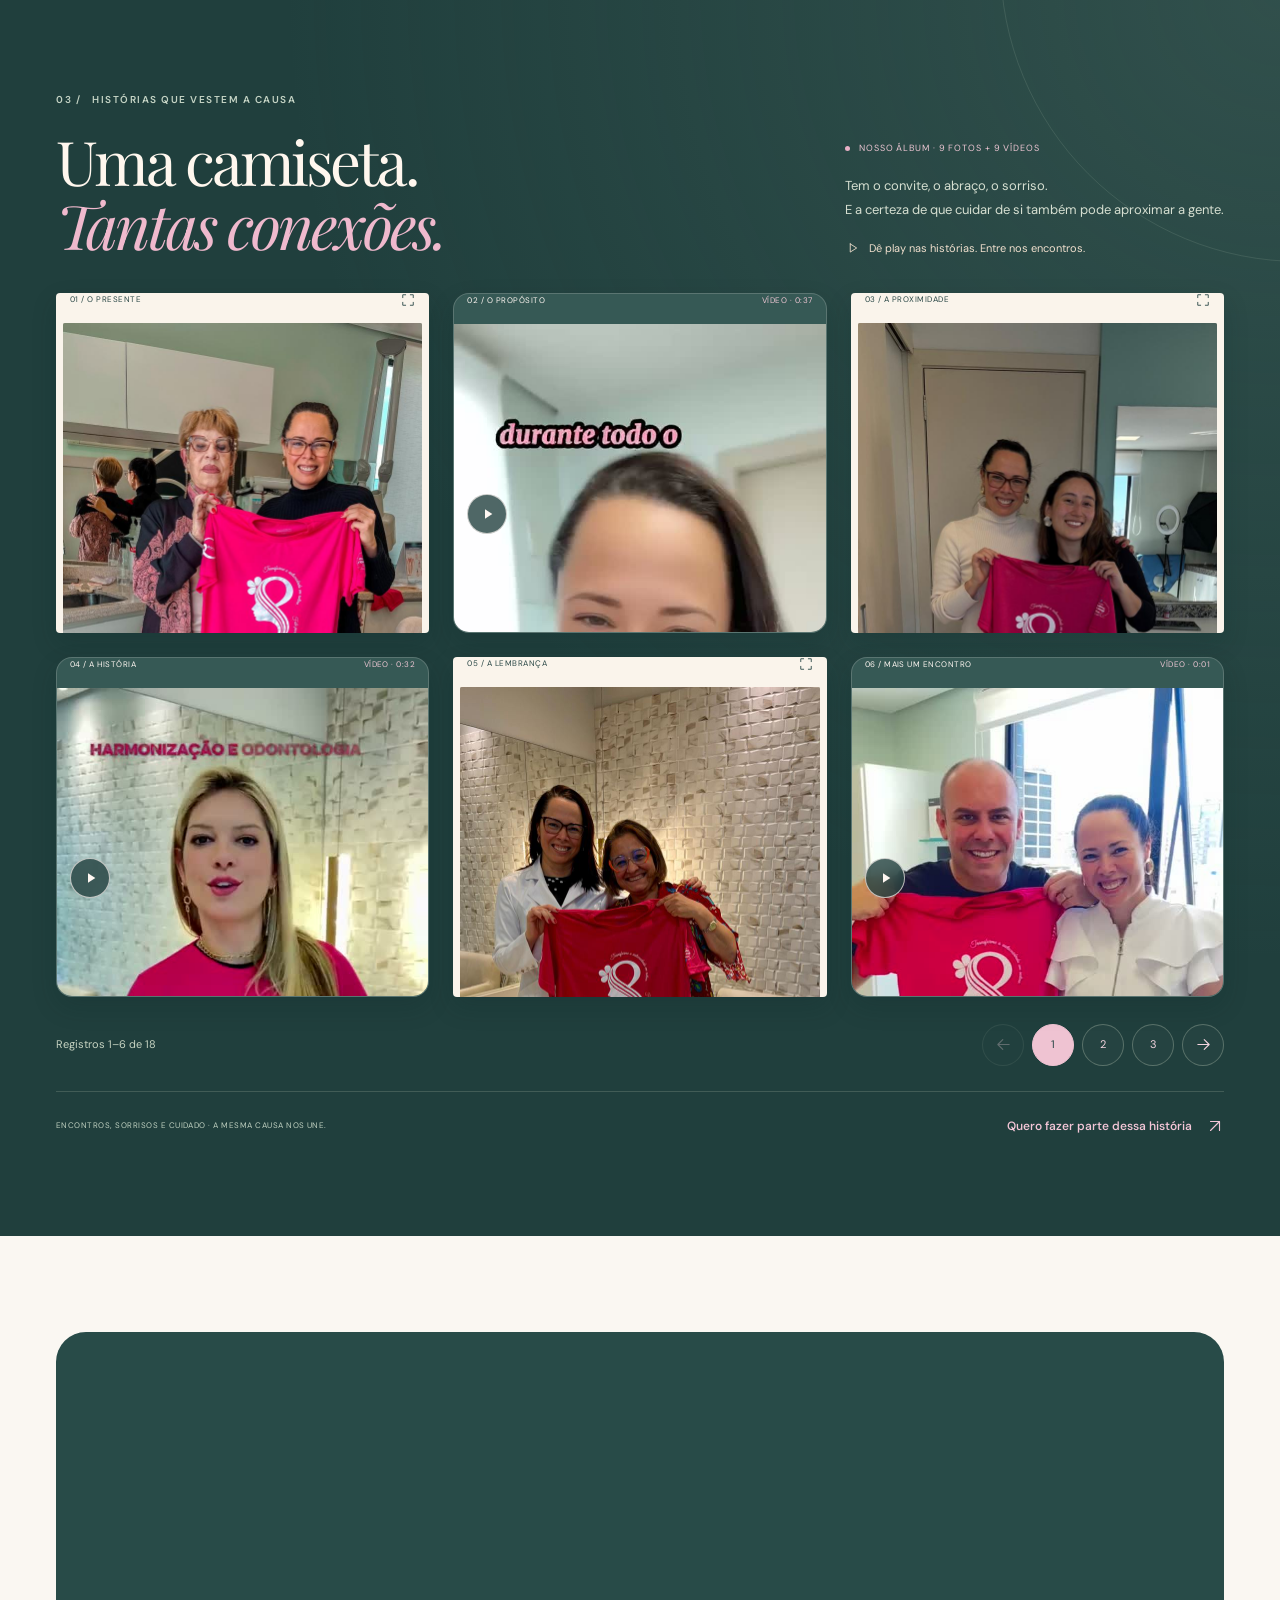
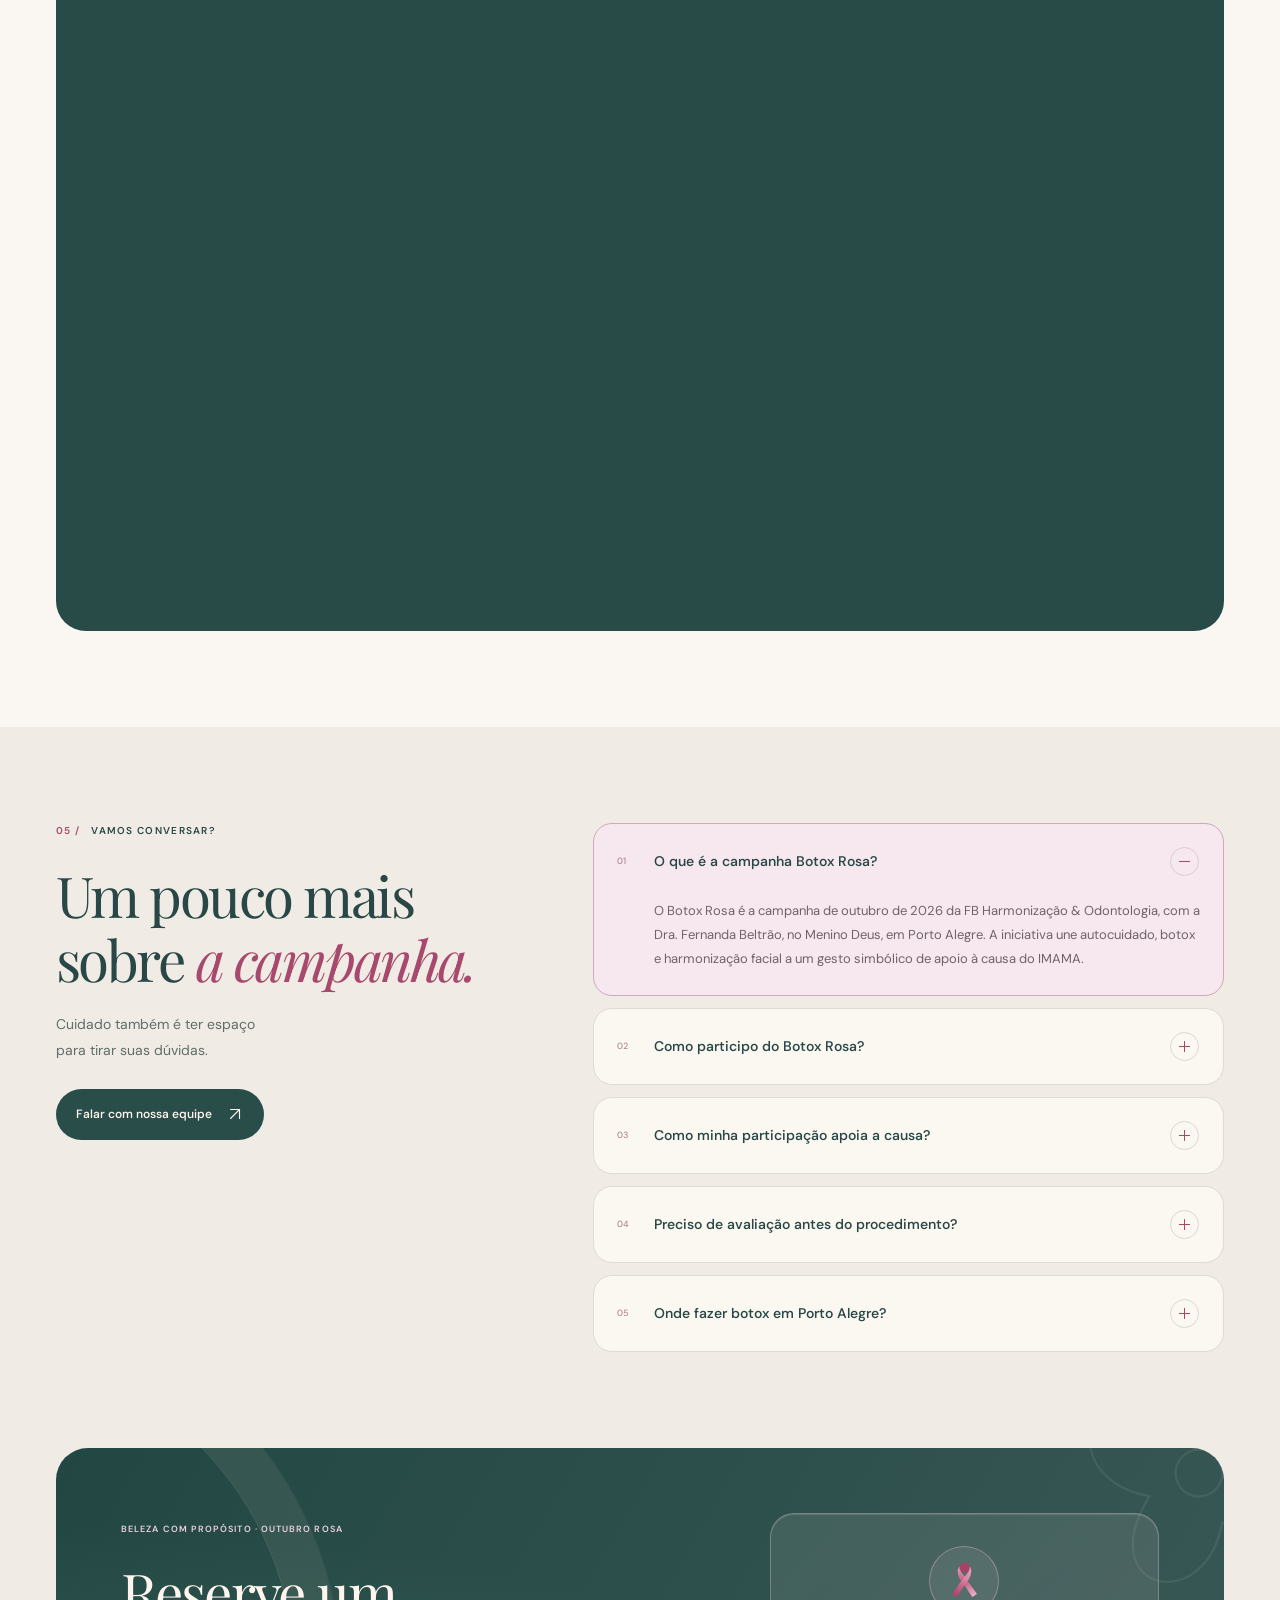
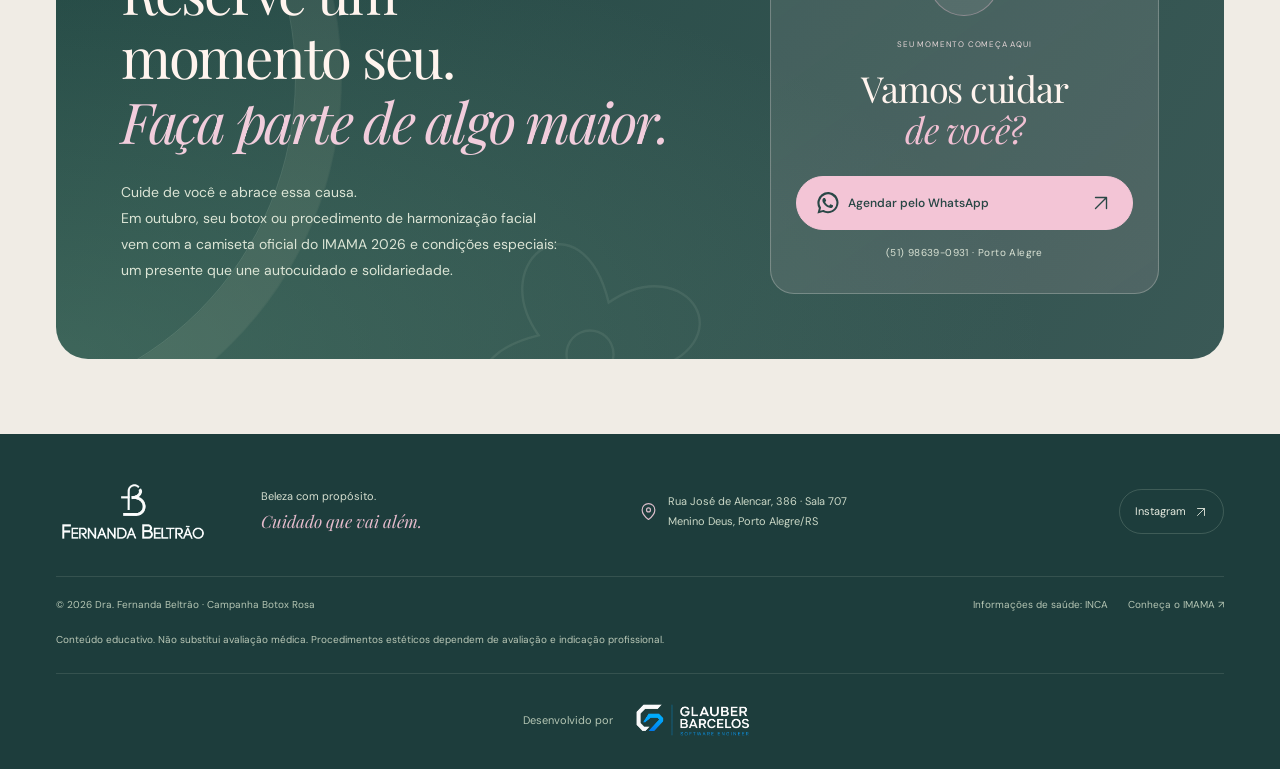
==== commit b98e7eec: "Improve local SEO and GEO and add Microsoft Clarity" ====
--- a/index.html
+++ b/index.html
@@ -7,10 +7,9 @@
     window.location.replace(new URL('botox-rosa/' + window.location.search + window.location.hash, window.location.href).href);
   </script>
   <meta name="viewport" content="width=device-width, initial-scale=1.0">
-  <meta name="description" content="Ao fazer seu botox ou um procedimento de harmonização facial, você ganha a camiseta oficial do IMAMA 2026 e aproveita condições especiais">
-  <meta name="keywords" content="harmonização facial, implantodontia, rejuvenescimento facial, preenchimento facial, toxina botulínica, bioestimuladores de colágeno, odontologia estética, Dra. Fernanda Beltrão">
+  <meta name="description" content="Botox Rosa 2026: botox e harmonização facial no Menino Deus, Porto Alegre, com a Dra. Fernanda Beltrão. Camiseta IMAMA e condições especiais em outubro.">
   <meta name="author" content="Dra. Fernanda Beltrão">
-  <meta name="robots" content="index, follow">
+  <meta name="robots" content="index, follow, max-snippet:-1, max-image-preview:large, max-video-preview:-1">
   <meta property="og:title" content="Botox Rosa — Outubro 2026 | Dra. Fernanda Beltrão">
   <meta property="og:description" content="Ao fazer seu botox ou um procedimento de harmonização facial, você ganha a camiseta oficial do IMAMA 2026 e aproveita condições especiais">
   <meta property="og:site_name" content="Dra. Fernanda Beltrão · Botox Rosa">
@@ -36,7 +35,7 @@
   <link href="https://cdn.jsdelivr.net/npm/bootstrap@5.3.3/dist/css/bootstrap.min.css" rel="stylesheet" integrity="sha384-QWTKZyjpPEjISv5WaRU9OFeRpok6YctnYmDr5pNlyT2bRjXh0JMhjY6hW+ALEwIH" crossorigin="anonymous">
   <link rel="icon" type="image/svg+xml" href="data:image/svg+xml,<svg xmlns='http://www.w3.org/2000/svg' viewBox='0 0 100 100'><text y='.9em' font-size='90'>✨</text></svg>">
   <link rel="stylesheet" href="assets/css/style.css">
-  <title>Botox Rosa — Outubro 2026 | Dra. Fernanda Beltrão</title>
+  <title>Botox Rosa em Porto Alegre | Botox no Menino Deus</title>
 </head>
 <body>
   <a href="#main" class="skip-link">Pular para o conteúdo</a>
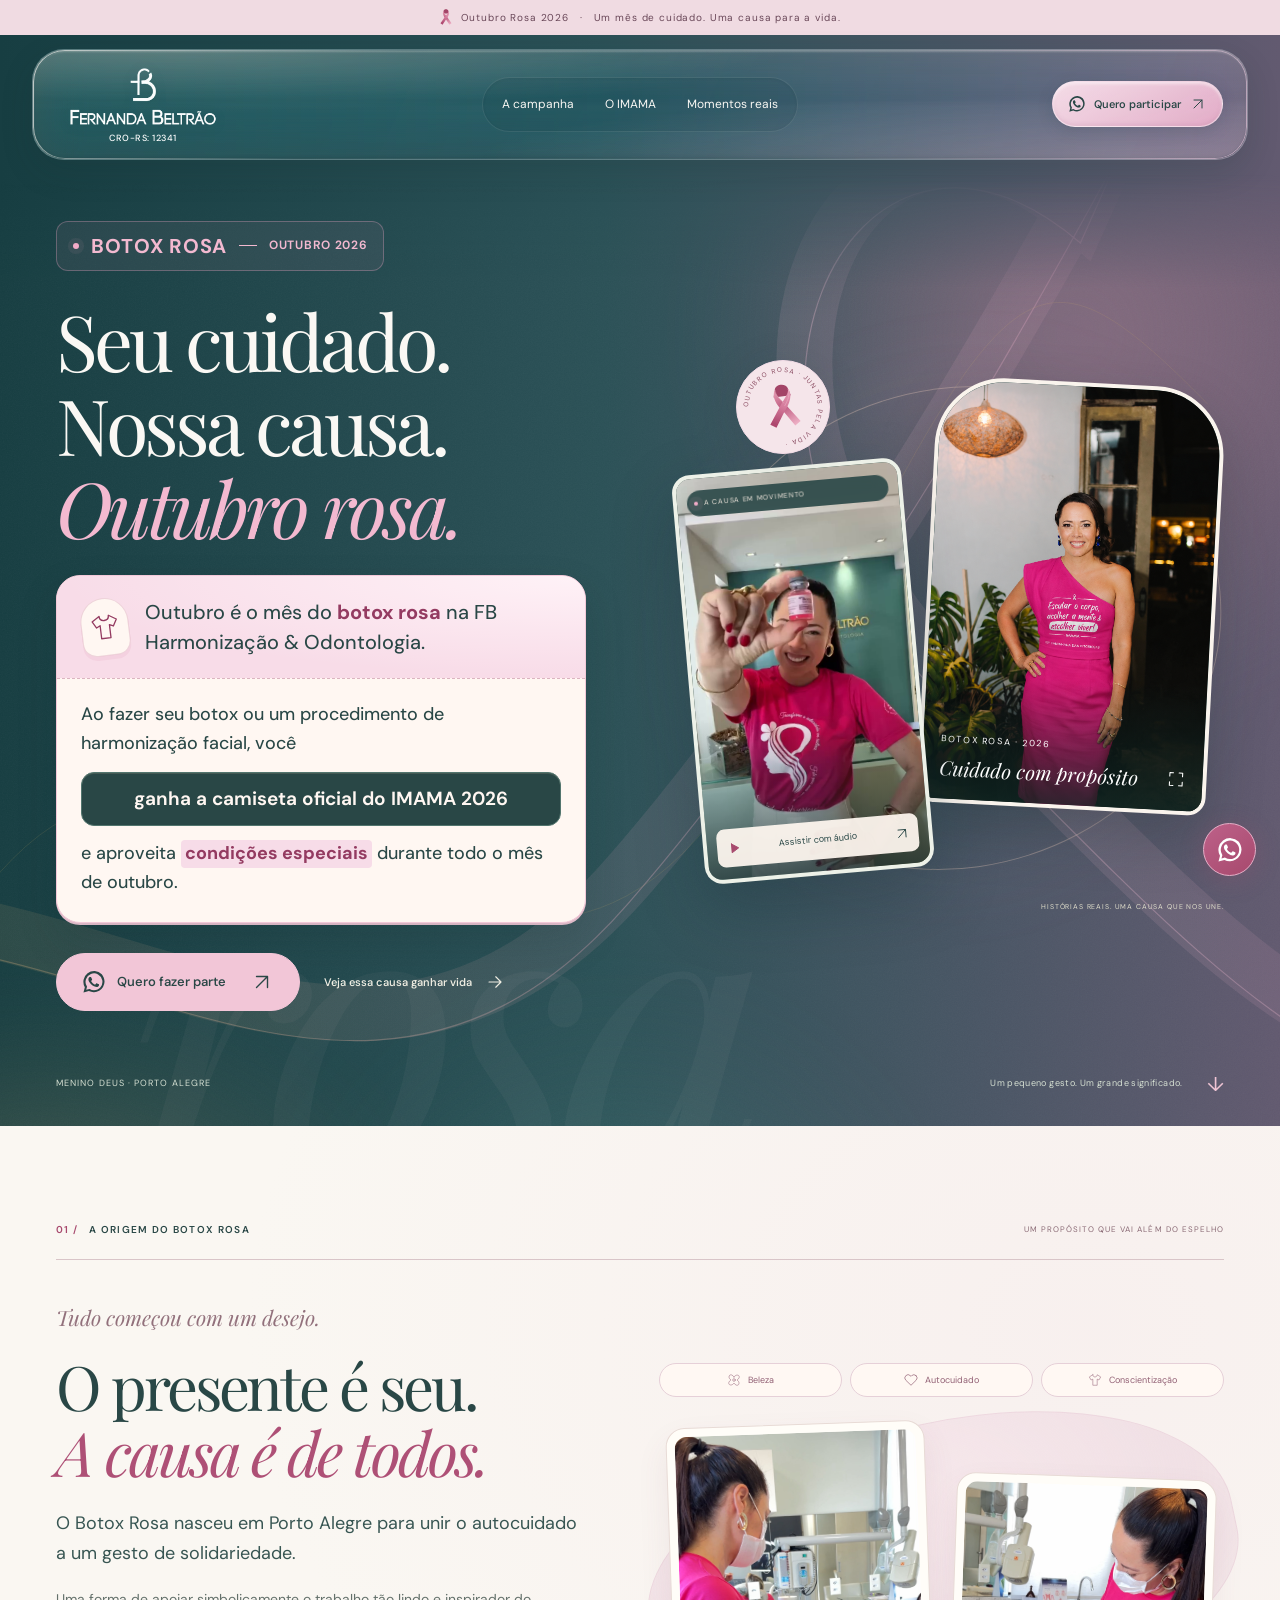
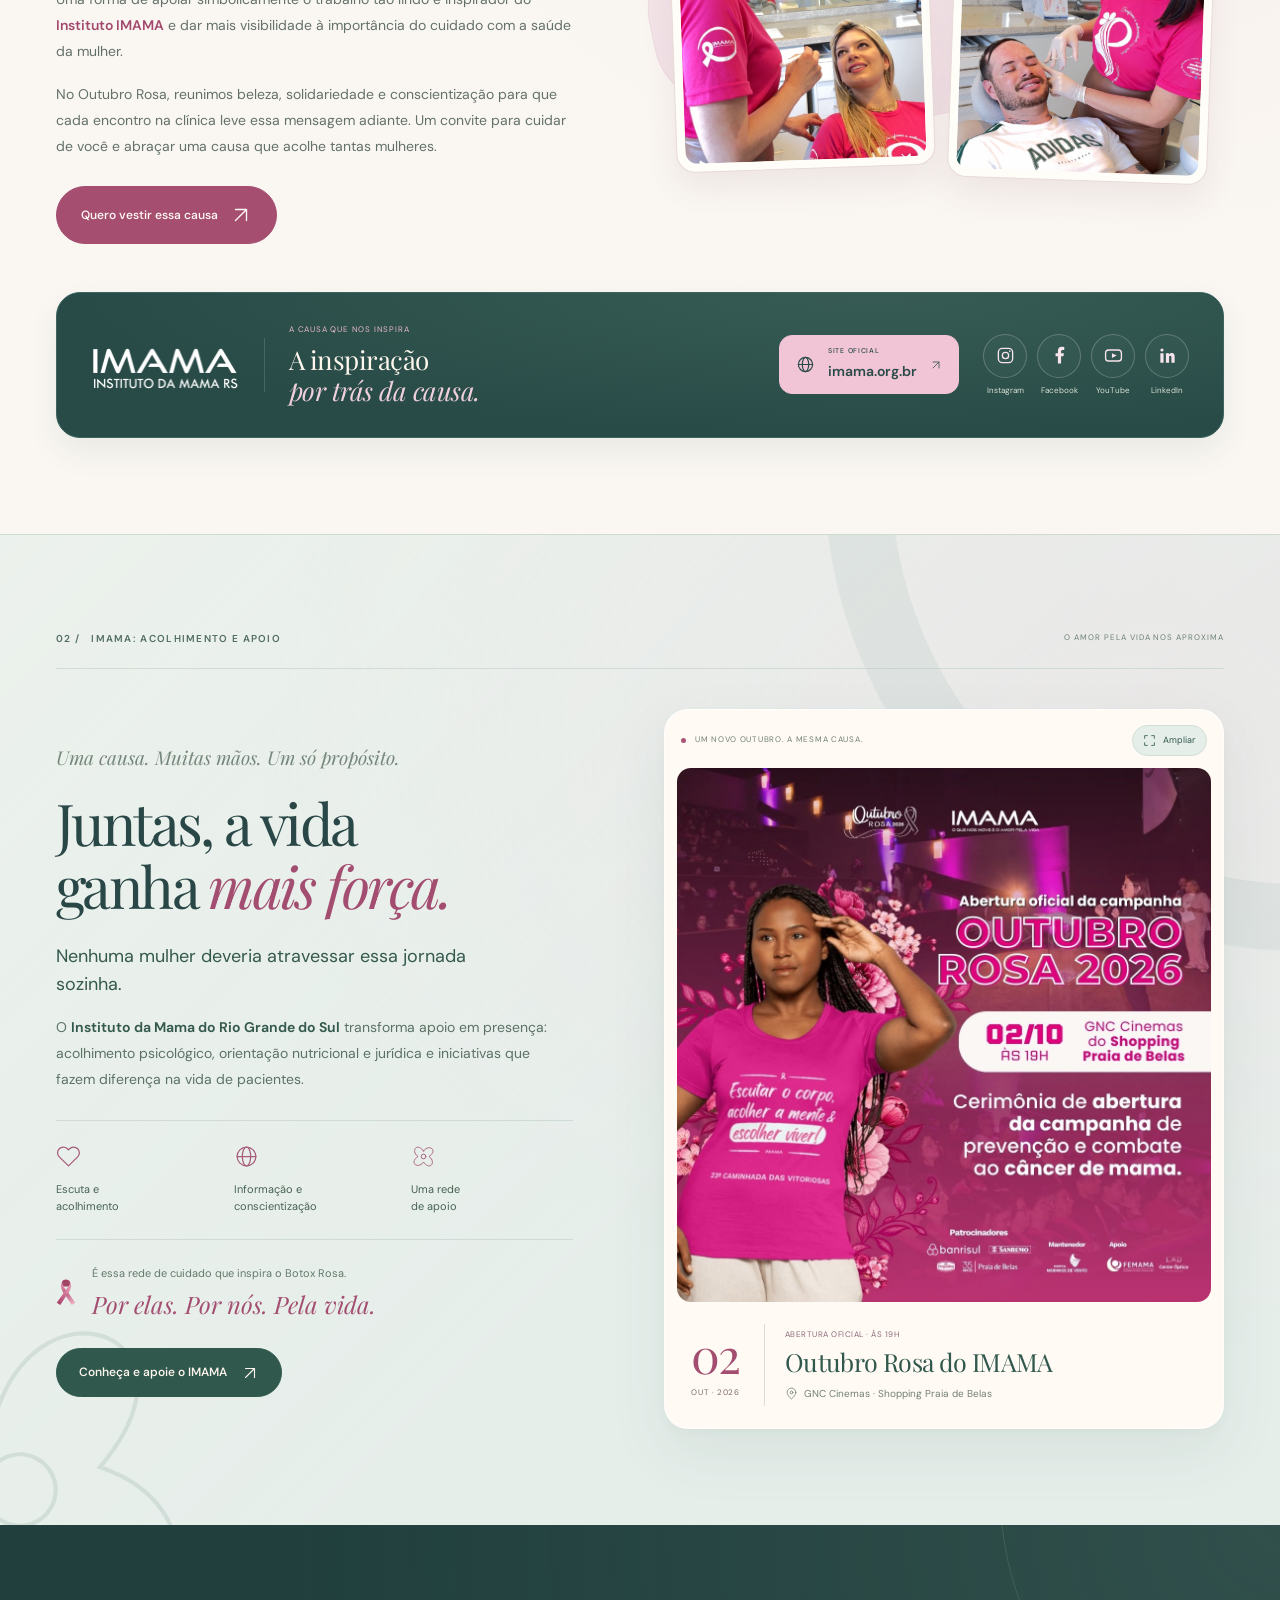
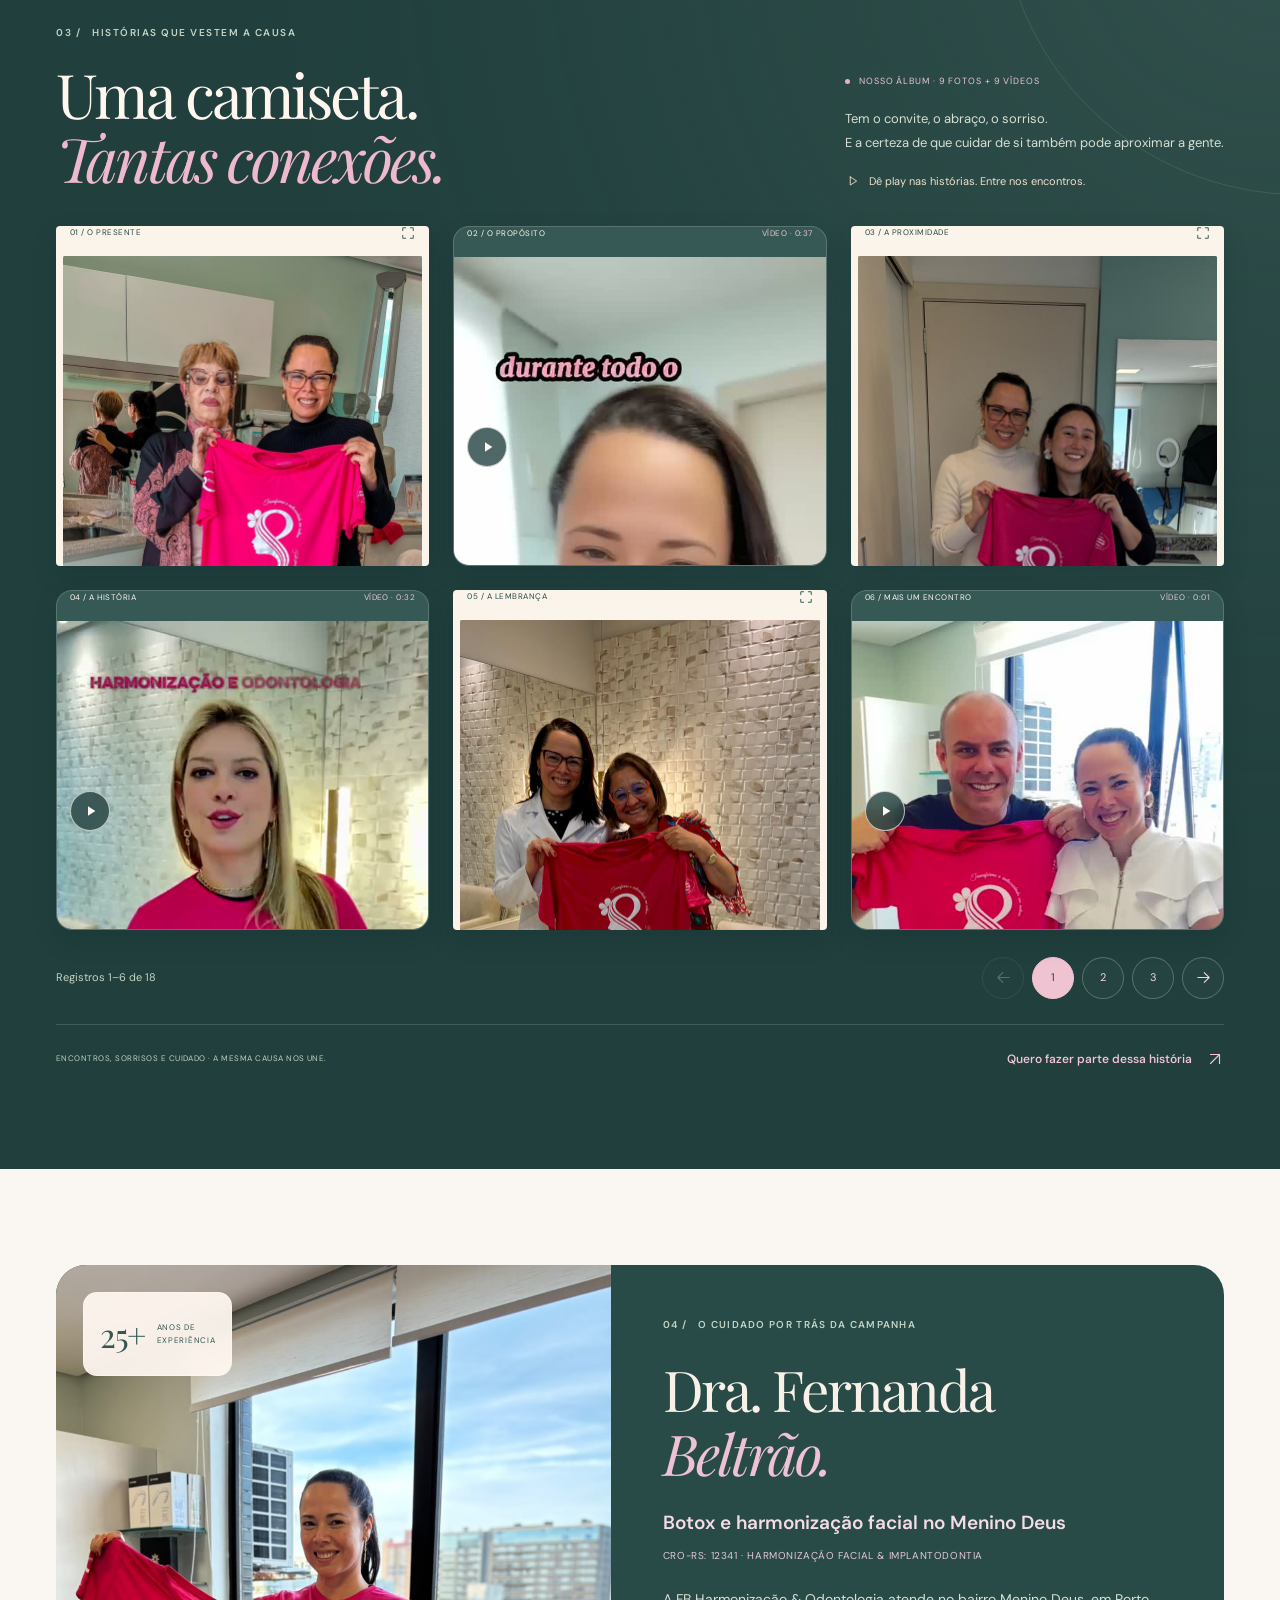
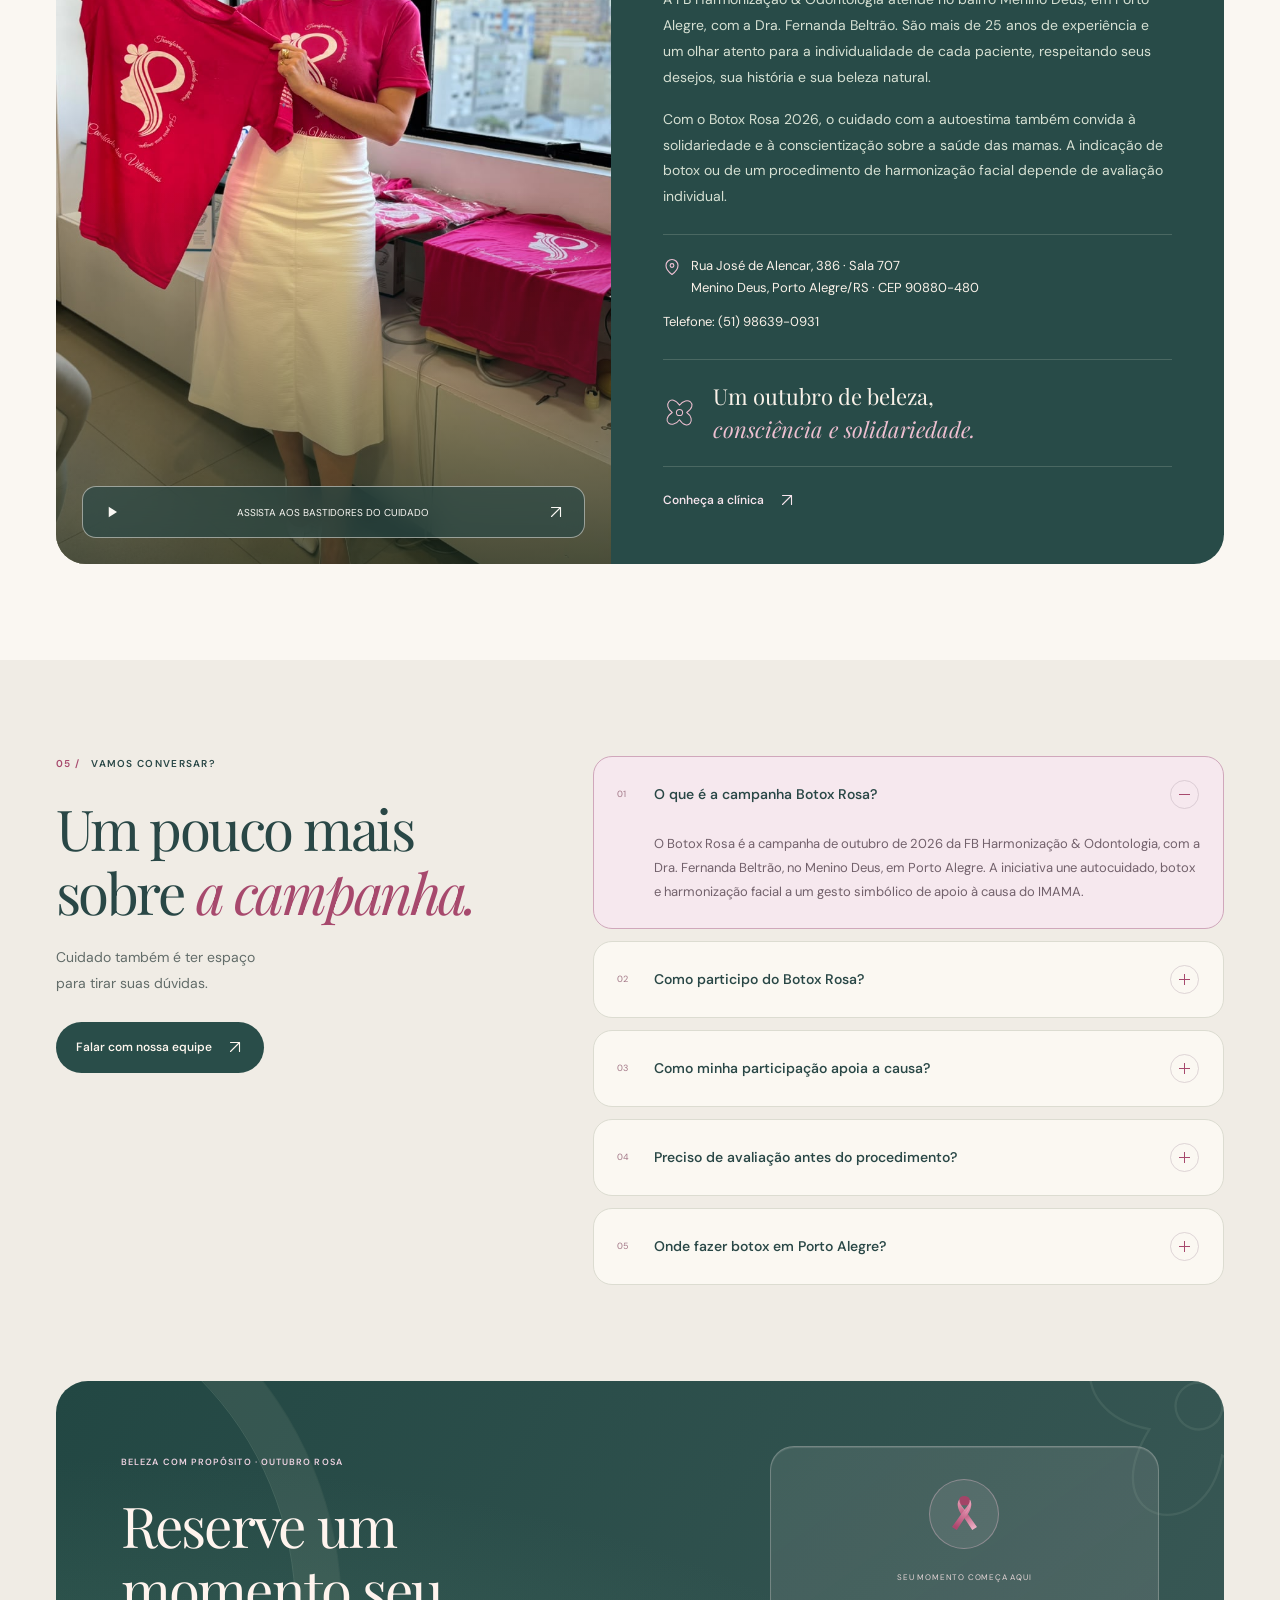
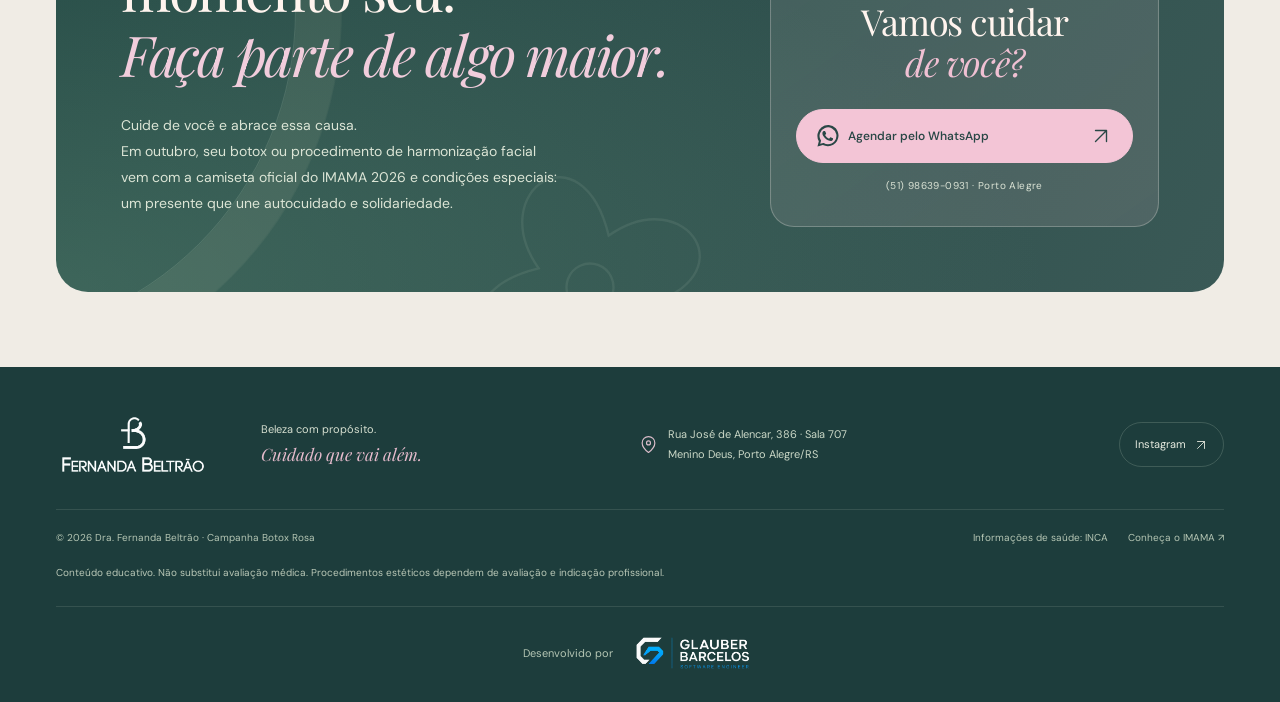
==== commit 5e77ec61: "Automate cache versioning and GitHub Pages deployment" ====
--- a/index.html
+++ b/index.html
@@ -2,6 +2,7 @@
 <html lang="pt-BR">
 <head>
   <meta charset="UTF-8">
+  <meta name="site-version" content="development" data-manifest="site-version.json">
   <meta http-equiv="refresh" content="0; url=botox-rosa/">
   <script>
     window.location.replace(new URL('botox-rosa/' + window.location.search + window.location.hash, window.location.href).href);
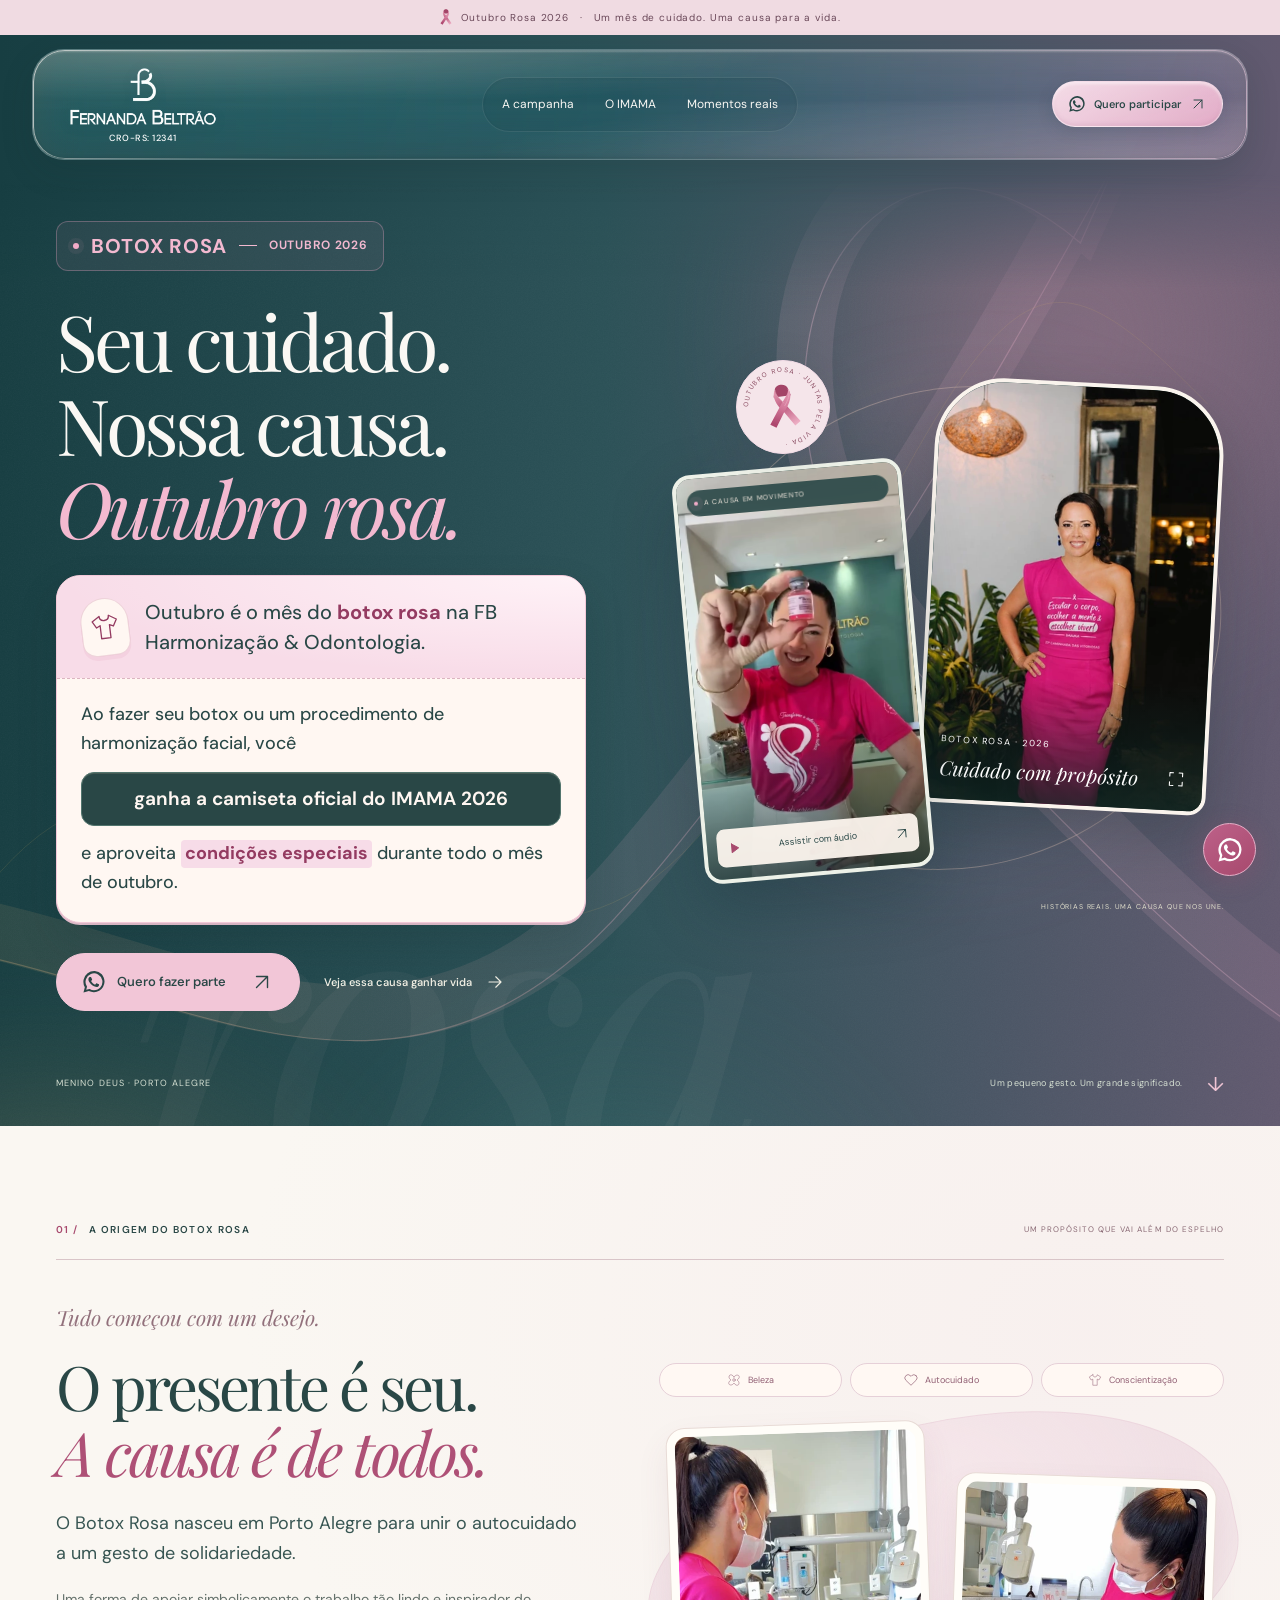
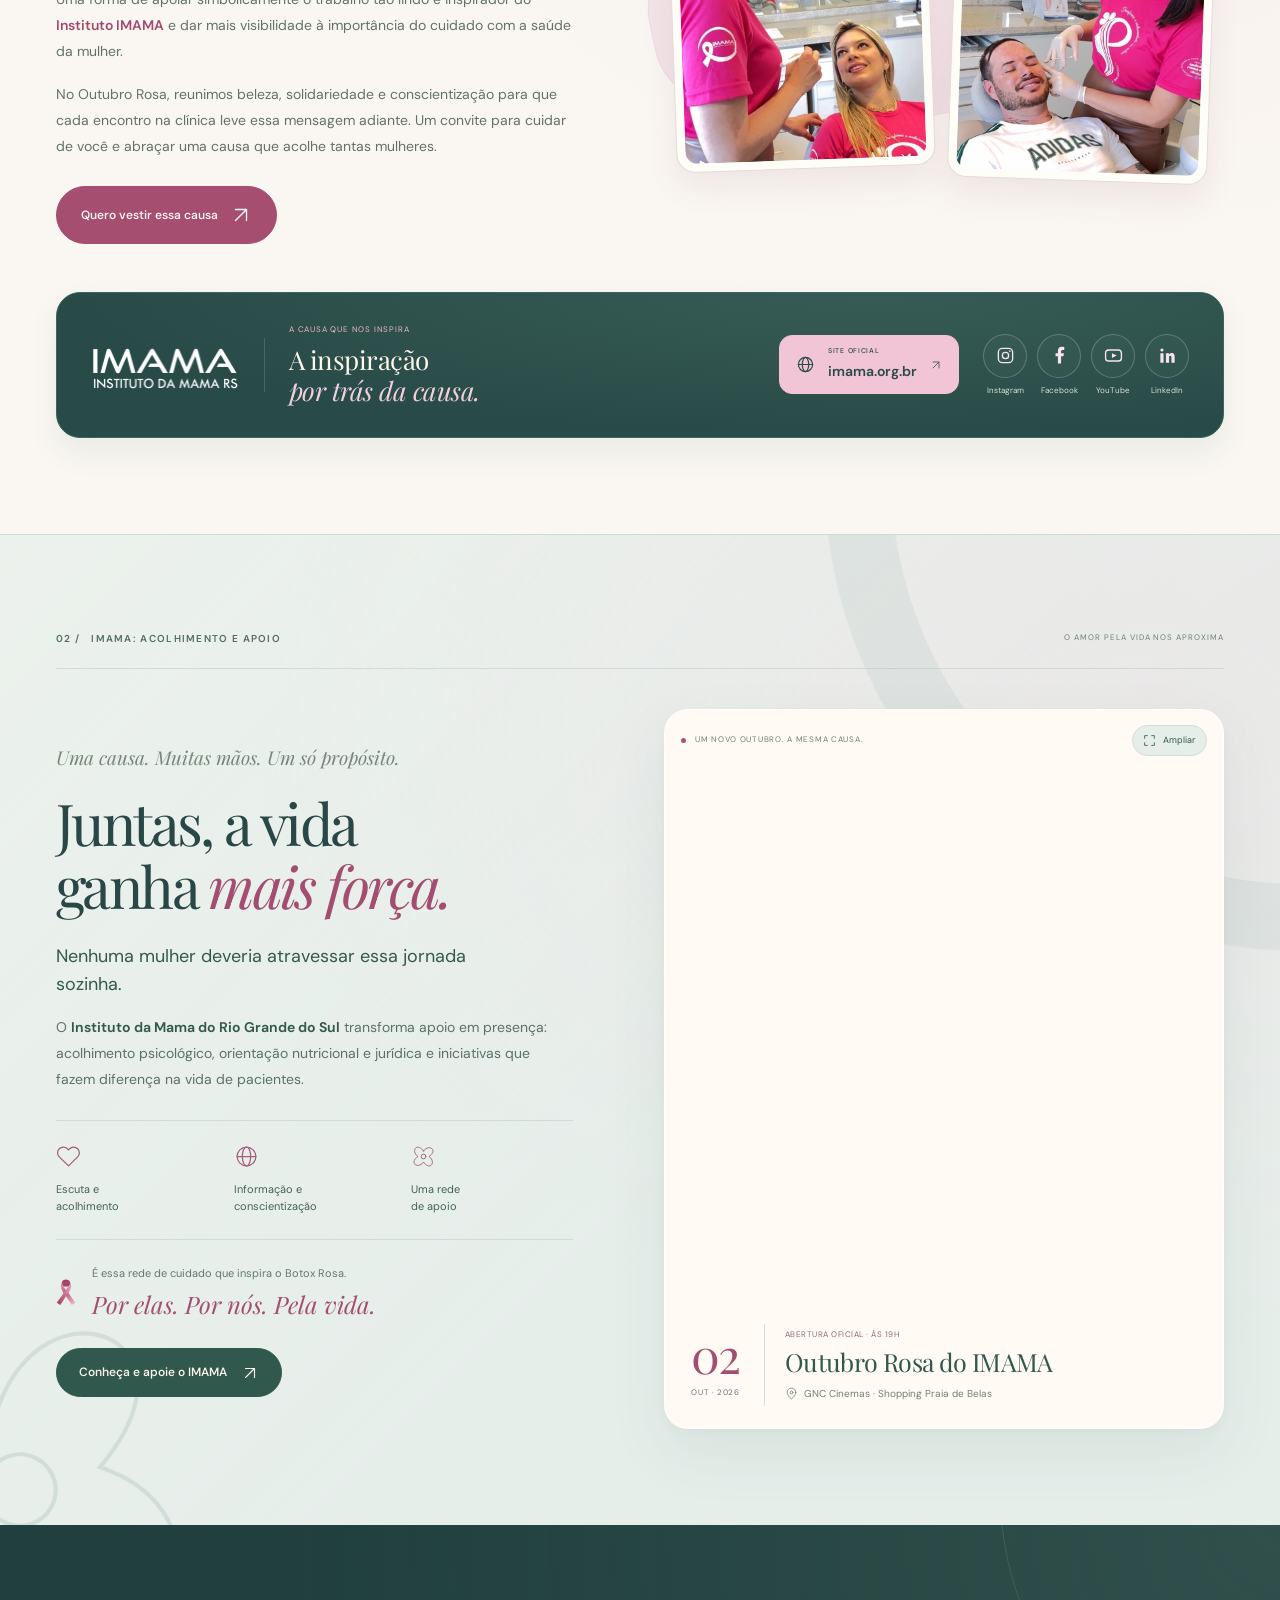
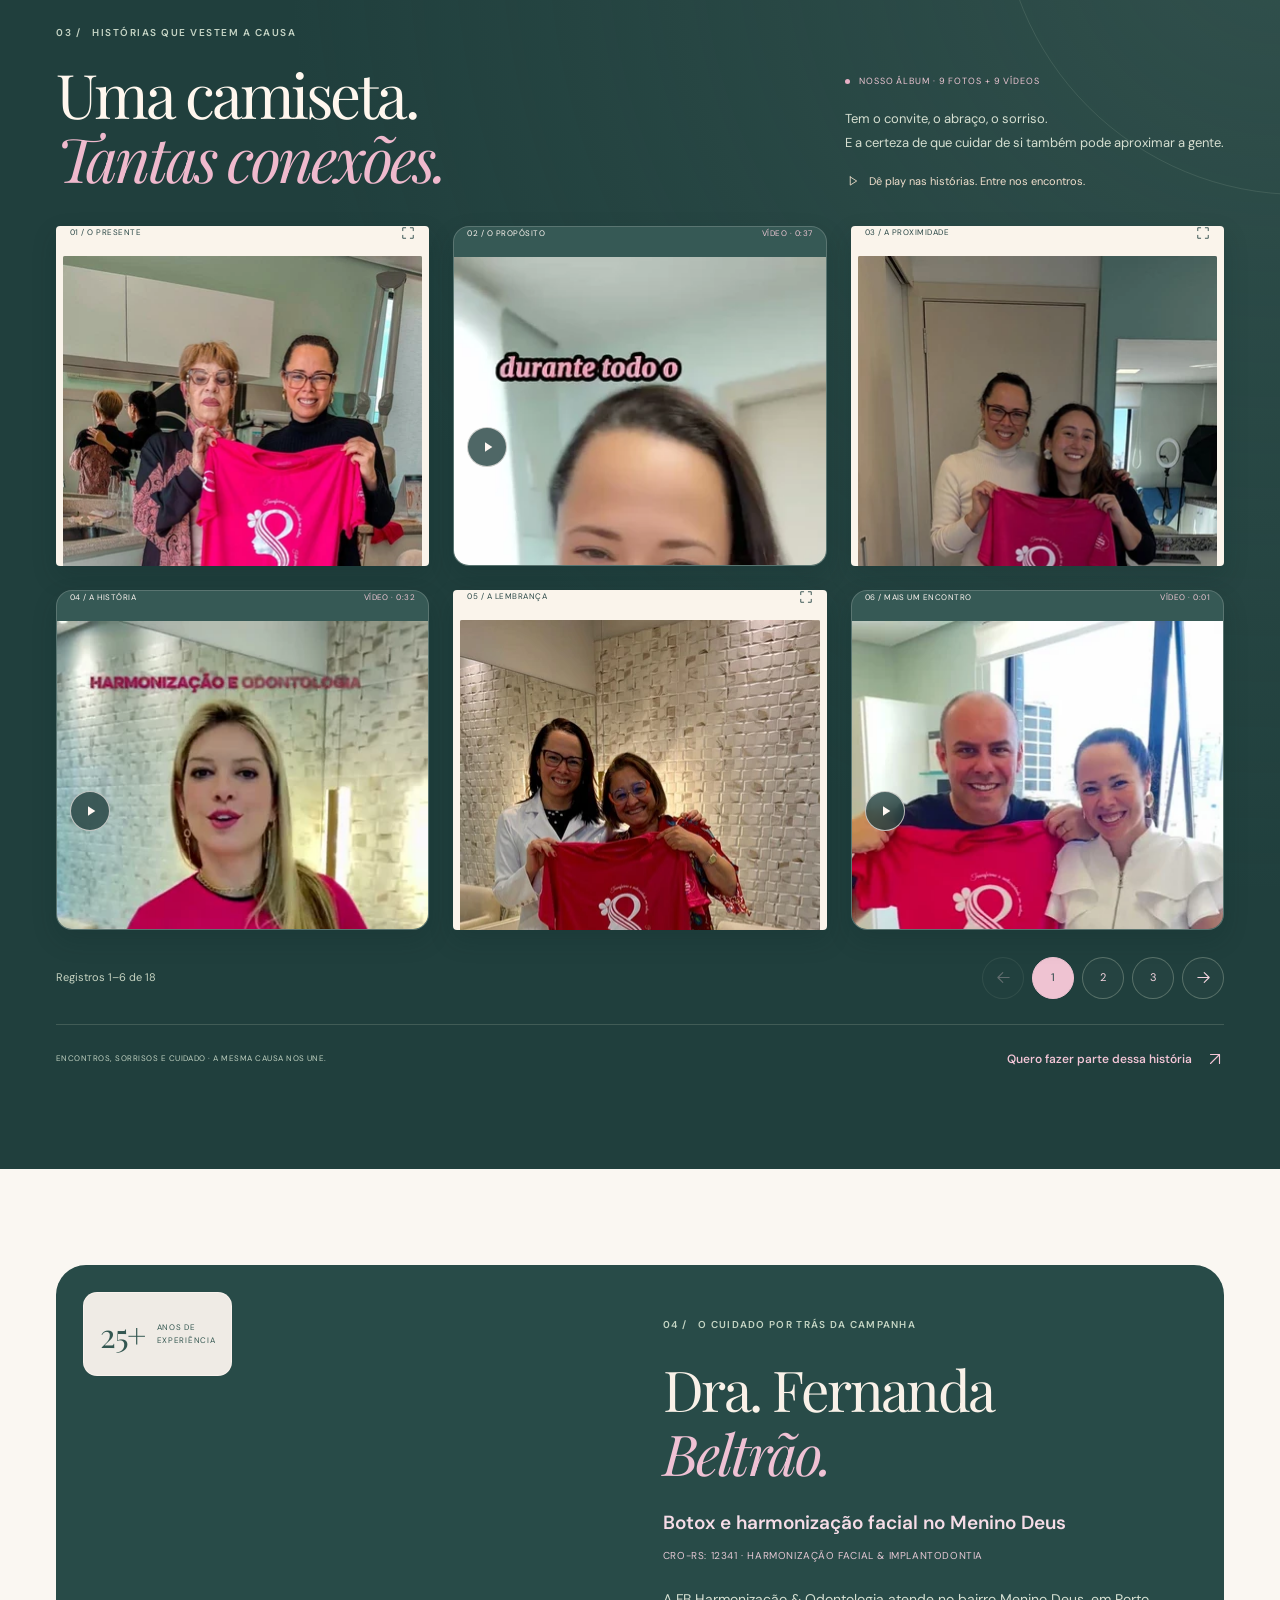
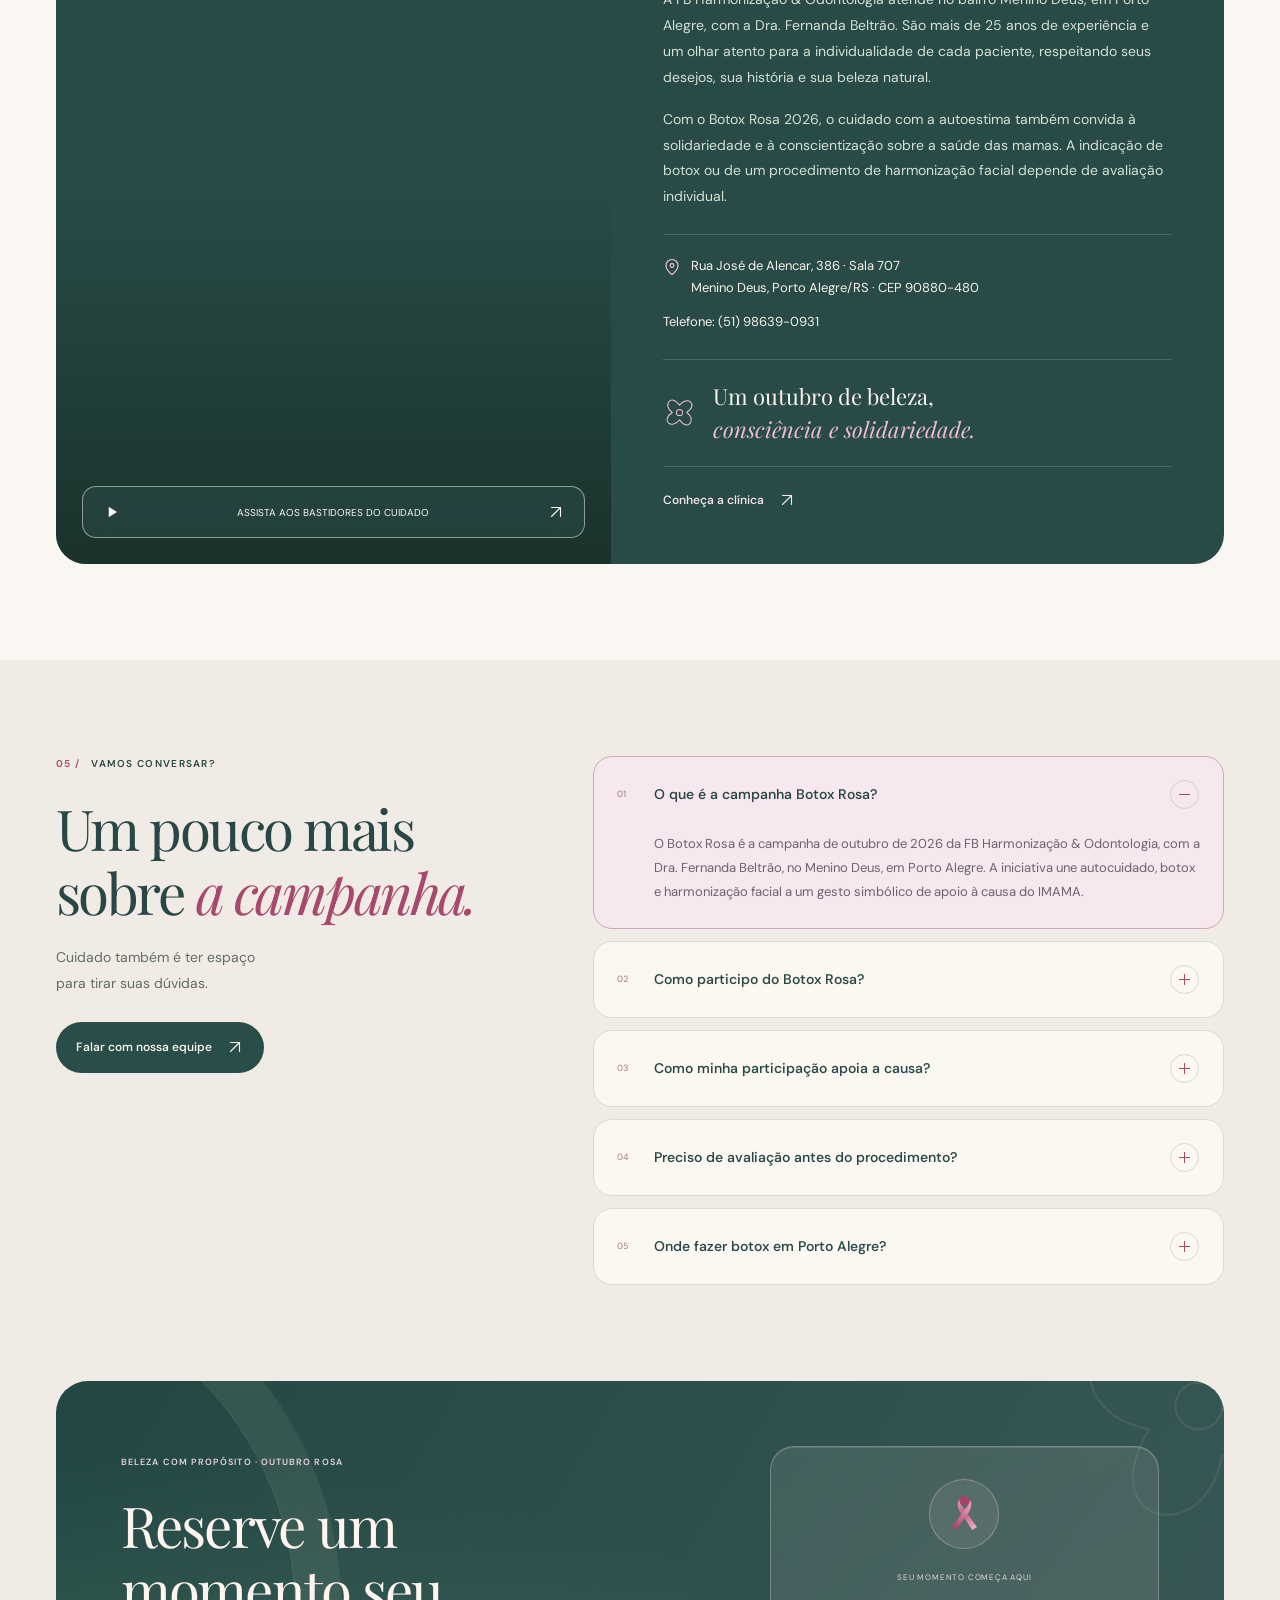
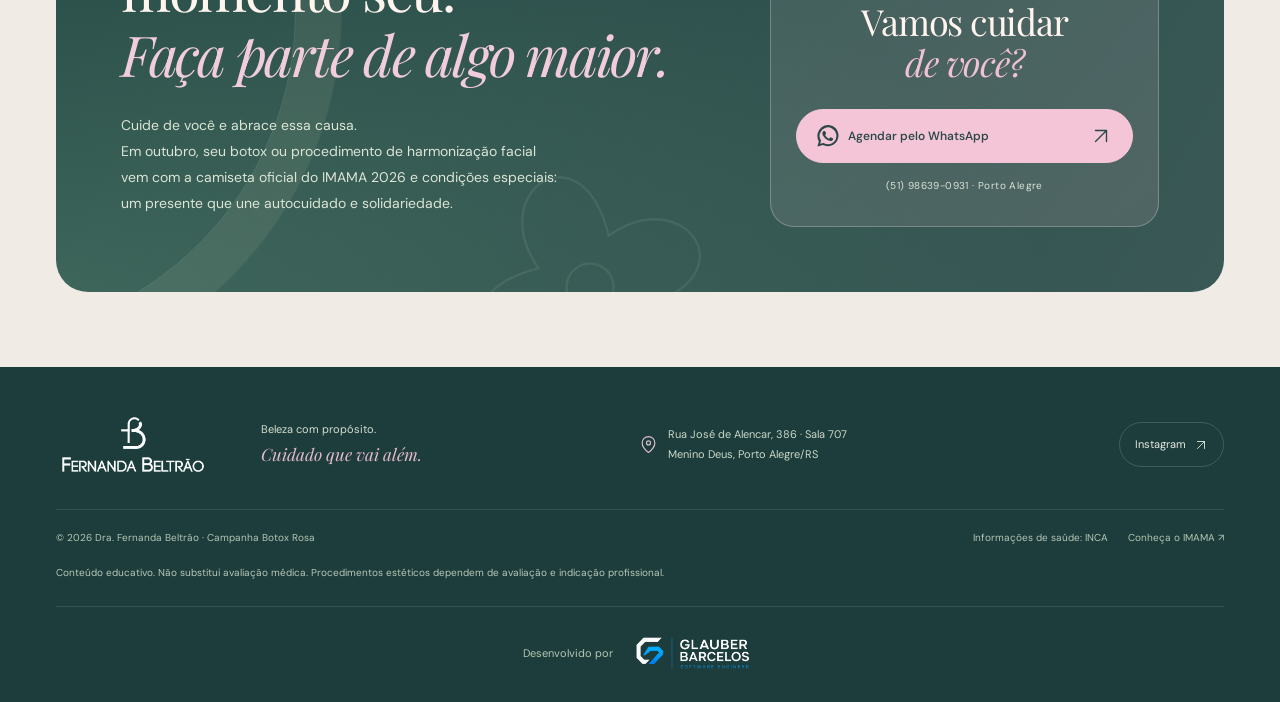
==== commit 0cadb2af: "Optimize responsive images and video delivery" ====
--- a/index.html
+++ b/index.html
@@ -30,485 +30,10 @@
   <meta name="twitter:image:alt" content="Botox Rosa, Outubro 2026. Cuidado com propósito. Dra. Fernanda Beltrão vestida de rosa com a mensagem do IMAMA.">
   <link rel="canonical" href="https://fernandabeltrao.com.br/botox-rosa/">
   <meta name="theme-color" content="#4A6F70">
-  <link rel="preconnect" href="https://fonts.googleapis.com">
-  <link rel="preconnect" href="https://fonts.gstatic.com" crossorigin>
-  <link href="https://fonts.googleapis.com/css2?family=Playfair+Display:ital,wght@0,400;0,500;0,600;0,700;1,400;1,500&family=Montserrat:wght@300;400;500;600&display=swap" rel="stylesheet">
-  <link href="https://cdn.jsdelivr.net/npm/bootstrap@5.3.3/dist/css/bootstrap.min.css" rel="stylesheet" integrity="sha384-QWTKZyjpPEjISv5WaRU9OFeRpok6YctnYmDr5pNlyT2bRjXh0JMhjY6hW+ALEwIH" crossorigin="anonymous">
   <link rel="icon" type="image/svg+xml" href="data:image/svg+xml,<svg xmlns='http://www.w3.org/2000/svg' viewBox='0 0 100 100'><text y='.9em' font-size='90'>✨</text></svg>">
-  <link rel="stylesheet" href="assets/css/style.css">
   <title>Botox Rosa em Porto Alegre | Botox no Menino Deus</title>
 </head>
 <body>
-  <a href="#main" class="skip-link">Pular para o conteúdo</a>
-
-  <nav class="nav" role="navigation" aria-label="Menu principal">
-    <div class="container d-flex align-items-center justify-content-between">
-      <a href="#" class="nav-logo">
-        <img src="img/logo1.png" alt="Dra. Fernanda Beltrão" class="logo-light" loading="eager">
-        <img src="img/logo2.png" alt="Dra. Fernanda Beltrão" class="logo-dark" loading="eager">
-      </a>
-      <button class="nav-toggle" aria-label="Abrir menu" aria-expanded="false">
-        <span></span><span></span><span></span>
-      </button>
-      <div class="nav-links" role="menubar">
-        <a href="#about" role="menuitem">Sobre</a>
-        <a href="#procedures" role="menuitem">Procedimentos</a>
-        <a href="#testimonials" role="menuitem">Depoimentos</a>
-        <a href="https://wa.me/5551986390931?text=Ol%C3%A1!%20Gostaria%20de%20agendar%20minha%20avalia%C3%A7%C3%A3o." class="btn btn-primary" target="_blank" rel="noopener">Agendar</a>
-      </div>
-    </div>
-  </nav>
-
-  <main id="main">
-    <!-- HERO -->
-    <section class="hero" aria-label="Principal">
-      <div class="hero-particles" aria-hidden="true">
-        <div class="hero-particle"></div>
-        <div class="hero-particle"></div>
-        <div class="hero-particle"></div>
-        <div class="hero-particle"></div>
-        <div class="hero-particle"></div>
-        <div class="hero-particle"></div>
-        <div class="hero-particle"></div>
-        <div class="hero-particle"></div>
-      </div>
-      <div class="hero-lines" aria-hidden="true">
-        <div class="hero-line"></div>
-        <div class="hero-line"></div>
-        <div class="hero-line"></div>
-      </div>
-      <div class="container">
-        <div class="row align-items-center gy-5">
-          <div class="col-lg-6">
-            <div class="hero-content text-center text-lg-start">
-              <div class="hero-badge">Harmonização Facial &amp; Implantodontia</div>
-              <h1>Realce sua beleza natural com quem possui <em>mais de 25 anos</em> de experiência.</h1>
-              <p>Especialista em Harmonização Facial e Implantodontia, a Dra. Fernanda Beltrão oferece tratamentos personalizados para mulheres que desejam cuidar de si com elegância e naturalidade.</p>
-              <div class="hero-buttons justify-content-center justify-content-lg-start">
-                <a href="https://wa.me/5551986390931?text=Ol%C3%A1!%20Gostaria%20de%20agendar%20uma%20avalia%C3%A7%C3%A3o." class="btn btn-primary" target="_blank" rel="noopener">
-                  <svg width="16" height="16" viewBox="0 0 24 24" fill="none" stroke="currentColor" stroke-width="2" stroke-linecap="round" stroke-linejoin="round"><path d="M21 15a2 2 0 0 1-2 2H7l-4 4V5a2 2 0 0 1 2-2h14a2 2 0 0 1 2 2z"/><line x1="12" y1="8" x2="12" y2="14"/><line x1="9" y1="11" x2="15" y2="11"/></svg>
-                  Agendar Avaliação
-                </a>
-              </div>
-            </div>
-          </div>
-          <div class="col-lg-6">
-            <div class="hero-image">
-              <div class="hero-image-wrapper">
-                <div class="hero-image-accent" aria-hidden="true"></div>
-                <div class="hero-image-accent2" aria-hidden="true"></div>
-                <img src="img/fer1.jpeg" alt="Dra. Fernanda Beltrão — Especialista em Harmonização Facial" loading="eager" width="500" height="600">
-              </div>
-            </div>
-          </div>
-        </div>
-      </div>
-      <div class="hero-scroll" aria-hidden="true">
-        <span>Role</span>
-        <div class="hero-scroll-line"></div>
-      </div>
-    </section>
-
-    <!-- ABOUT -->
-    <section class="about" id="about" aria-label="Sobre a Dra. Fernanda Beltrão">
-      <div class="about-bg-accent" aria-hidden="true"></div>
-      <div class="container">
-        <div class="about-grid">
-          <div class="about-image reveal">
-            <div class="about-image-frame">
-              <div class="about-ring">
-                <div class="about-ring-dot" style="--i:0"></div>
-                <div class="about-ring-dot" style="--i:1"></div>
-                <div class="about-ring-dot" style="--i:2"></div>
-                <div class="about-ring-dot" style="--i:3"></div>
-                <div class="about-ring-dot" style="--i:4"></div>
-                <div class="about-ring-dot" style="--i:5"></div>
-                <div class="about-ring-dot" style="--i:6"></div>
-                <div class="about-ring-dot" style="--i:7"></div>
-                <div class="about-number">
-                  <span class="about-number-value">25</span>
-                  <span class="about-number-plus">+</span>
-                </div>
-              </div>
-              <img src="img/fer2.jpeg" alt="Dra. Fernanda Beltrão em seu consultório" loading="lazy" width="500" height="600">
-              <div class="about-image-shine" aria-hidden="true"></div>
-            </div>
-          </div>
-          <div class="about-content">
-            <p class="section-label reveal">Sobre</p>
-            <h2 class="section-title reveal reveal-delay-1">Excelência que se conquista com o tempo</h2>
-            <p class="section-text reveal reveal-delay-2">Especialista em Harmonização Facial e Implantodontia, a Dra. Fernanda Beltrão construiu sua trajetória pautada no respeito à individualidade de cada paciente. Sua abordagem combina técnica apurada, atualização constante e um olhar humanizado — cada plano de tratamento é desenhado sob medida, respeitando as proporções naturais do rosto e os desejos de quem busca rejuvenescimento sem perder a própria identidade.</p>
-            <div class="about-specs reveal reveal-delay-3">
-              <div class="about-spec">
-                <div class="about-spec-icon">
-                  <svg viewBox="0 0 24 24"><path d="M12 22s8-4 8-10V5l-8-3-8 3v7c0 6 8 10 8 10z"/></svg>
-                </div>
-                <div>
-                  <strong>Harmonização Facial</strong>
-                  <span>Especialista</span>
-                </div>
-              </div>
-              <div class="about-spec">
-                <div class="about-spec-icon">
-                  <svg viewBox="0 0 24 24"><path d="M19 4H5a2 2 0 0 0-2 2v14a2 2 0 0 0 2 2h14a2 2 0 0 0 2-2V6a2 2 0 0 0-2-2z"/><line x1="8" y1="2" x2="8" y2="6"/><line x1="16" y1="2" x2="16" y2="6"/><line x1="3" y1="10" x2="21" y2="10"/></svg>
-                </div>
-                <div>
-                  <strong>Implantes Dentários</strong>
-                  <span>Especialista</span>
-                </div>
-              </div>
-              <div class="about-spec">
-                <div class="about-spec-icon">
-                  <svg viewBox="0 0 24 24"><circle cx="12" cy="12" r="3"/><path d="M19.4 15a1.65 1.65 0 0 0 .33 1.82l.06.06a2 2 0 0 1 0 2.83 2 2 0 0 1-2.83 0l-.06-.06a1.65 1.65 0 0 0-1.82-.33 1.65 1.65 0 0 0-1 1.51V21a2 2 0 0 1-2 2 2 2 0 0 1-2-2v-.09A1.65 1.65 0 0 0 9 19.4a1.65 1.65 0 0 0-1.82.33l-.06.06a2 2 0 0 1-2.83 0 2 2 0 0 1 0-2.83l.06-.06A1.65 1.65 0 0 0 4.68 15a1.65 1.65 0 0 0-1.51-1H3a2 2 0 0 1-2-2 2 2 0 0 1 2-2h.09A1.65 1.65 0 0 0 4.6 9a1.65 1.65 0 0 0-.33-1.82l-.06-.06a2 2 0 0 1 0-2.83 2 2 0 0 1 2.83 0l.06.06A1.65 1.65 0 0 0 9 4.68a1.65 1.65 0 0 0 1-1.51V3a2 2 0 0 1 2-2 2 2 0 0 1 2 2v.09a1.65 1.65 0 0 0 1 1.51 1.65 1.65 0 0 0 1.82-.33l.06-.06a2 2 0 0 1 2.83 0 2 2 0 0 1 0 2.83l-.06.06a1.65 1.65 0 0 0-.33 1.82V9a1.65 1.65 0 0 0 1.51 1H21a2 2 0 0 1 2 2 2 2 0 0 1-2 2h-.09a1.65 1.65 0 0 0-1.51 1z"/></svg>
-                </div>
-                <div>
-                  <strong>Rejuvenescimento Facial</strong>
-                  <span>Expertise avançada</span>
-                </div>
-              </div>
-            </div>
-            <div class="about-values reveal reveal-delay-4">
-              <div class="about-value">
-                <svg viewBox="0 0 24 24" aria-hidden="true"><polyline points="20 6 9 17 4 12"/></svg>
-                <span>Atendimento humanizado e individualizado</span>
-              </div>
-              <div class="about-value">
-                <svg viewBox="0 0 24 24" aria-hidden="true"><polyline points="20 6 9 17 4 12"/></svg>
-                <span>Resultados naturais que respeitam sua identidade</span>
-              </div>
-            </div>
-            <div class="about-signature reveal reveal-delay-5">
-              <span class="about-signature-text">Dra. Fernanda Beltrão</span>
-              <span class="about-signature-role">Cirurgiã-Dentista | Harmonização Facial & Implantodontia</span>
-            </div>
-          </div>
-        </div>
-      </div>
-    </section>
-
-    <!-- DIFFERENTIALS -->
-    <section class="differentials" aria-label="Diferenciais">
-      <div class="diff-bg-accent" aria-hidden="true"></div>
-      <div class="container">
-        <div class="text-center">
-          <p class="section-label reveal">Diferenciais</p>
-          <h2 class="section-title reveal reveal-delay-1">Por que escolher a Dra. Fernanda?</h2>
-          <p class="section-text reveal reveal-delay-2" style="max-width:600px;margin:0 auto 48px;text-align:center;">Mais do que procedimentos, uma filosofia de cuidado que valoriza sua essência.</p>
-        </div>
-        <div class="differentials-grid">
-          <div class="diff-card reveal reveal-delay-3">
-            <span class="diff-number">01</span>
-            <div class="diff-card-inner">
-              <div class="diff-icon">
-                <svg viewBox="0 0 24 24"><path d="M12 22s8-4 8-10V5l-8-3-8 3v7c0 6 8 10 8 10z"/></svg>
-              </div>
-              <h3>Beleza natural em primeiro lugar</h3>
-              <p>Resultados que respeitam sua identidade e realçam sua beleza única sem exageros.</p>
-            </div>
-          </div>
-          <div class="diff-card reveal reveal-delay-4">
-            <span class="diff-number">02</span>
-            <div class="diff-card-inner">
-              <div class="diff-icon">
-                <svg viewBox="0 0 24 24"><circle cx="12" cy="12" r="3"/><path d="M19.4 15a1.65 1.65 0 0 0 .33 1.82l.06.06a2 2 0 0 1 0 2.83 2 2 0 0 1-2.83 0l-.06-.06a1.65 1.65 0 0 0-1.82-.33 1.65 1.65 0 0 0-1 1.51V21a2 2 0 0 1-2 2 2 2 0 0 1-2-2v-.09A1.65 1.65 0 0 0 9 19.4a1.65 1.65 0 0 0-1.82.33l-.06.06a2 2 0 0 1-2.83 0 2 2 0 0 1 0-2.83l.06-.06A1.65 1.65 0 0 0 4.68 15a1.65 1.65 0 0 0-1.51-1H3a2 2 0 0 1-2-2 2 2 0 0 1 2-2h.09A1.65 1.65 0 0 0 4.6 9a1.65 1.65 0 0 0-.33-1.82l-.06-.06a2 2 0 0 1 0-2.83 2 2 0 0 1 2.83 0l.06.06A1.65 1.65 0 0 0 9 4.68a1.65 1.65 0 0 0 1-1.51V3a2 2 0 0 1 2-2 2 2 0 0 1 2 2v.09a1.65 1.65 0 0 0 1 1.51 1.65 1.65 0 0 0 1.82-.33l.06-.06a2 2 0 0 1 2.83 0 2 2 0 0 1 0 2.83l-.06.06a1.65 1.65 0 0 0-.33 1.82V9a1.65 1.65 0 0 0 1.51 1H21a2 2 0 0 1 2 2 2 2 0 0 1-2 2h-.09a1.65 1.65 0 0 0-1.51 1z"/></svg>
-              </div>
-              <h3>Planejamento individualizado</h3>
-              <p>Cada tratamento é desenhado exclusivamente para você, considerando suas necessidades e objetivos.</p>
-            </div>
-          </div>
-          <div class="diff-card reveal reveal-delay-5">
-            <span class="diff-number">03</span>
-            <div class="diff-card-inner">
-              <div class="diff-icon">
-                <svg viewBox="0 0 24 24"><polyline points="16 18 22 12 16 6"/><polyline points="8 6 2 12 8 18"/></svg>
-              </div>
-              <h3>Técnicas modernas</h3>
-              <p>Utilizamos o que há de mais avançado em harmonização facial e implantodontia para resultados precisos.</p>
-            </div>
-          </div>
-          <div class="diff-card reveal reveal-delay-2">
-            <span class="diff-number">04</span>
-            <div class="diff-card-inner">
-              <div class="diff-icon">
-                <svg viewBox="0 0 24 24"><path d="M12 22s8-4 8-10V5l-8-3-8 3v7c0 6 8 10 8 10z"/></svg>
-              </div>
-              <h3>Atendimento acolhedor</h3>
-              <p>Da recepção ao pós-tratamento, você será cuidada com carinho, respeito e atenção em cada etapa.</p>
-            </div>
-          </div>
-          <div class="diff-card reveal reveal-delay-3">
-            <span class="diff-number">05</span>
-            <div class="diff-card-inner">
-              <div class="diff-icon">
-                <svg viewBox="0 0 24 24"><rect x="3" y="11" width="18" height="11" rx="2" ry="2"/><path d="M7 11V7a5 5 0 0 1 10 0v4"/></svg>
-              </div>
-              <h3>Segurança em cada procedimento</h3>
-              <p>Protocolos rigorosos de biossegurança e produtos de altíssima qualidade certificados pela ANVISA.</p>
-            </div>
-          </div>
-          <div class="diff-card reveal reveal-delay-4">
-            <span class="diff-number">06</span>
-            <div class="diff-card-inner">
-              <div class="diff-icon">
-                <svg viewBox="0 0 24 24"><path d="M12 22s8-4 8-10V5l-8-3-8 3v7c0 6 8 10 8 10z"/></svg>
-              </div>
-              <h3>Resultados elegantes e duradouros</h3>
-              <p>Transformações sutis que valorizam sua beleza enquanto você se cuida ao lado de quem entende do assunto.</p>
-            </div>
-          </div>
-        </div>
-      </div>
-    </section>
-
-    <!-- PROCEDURES -->
-    <section class="procedures" id="procedures" aria-label="Procedimentos">
-      <div class="container">
-        <p class="section-label reveal">Procedimentos</p>
-        <h2 class="section-title reveal reveal-delay-1">Soluções completas para sua beleza</h2>
-        <p class="section-text reveal reveal-delay-2">Da harmonização facial aos implantes dentários, oferecemos um cuidado integral para o seu sorriso e sua face.</p>
-        <div class="procedures-grid">
-          <div class="proc-card reveal reveal-delay-3">
-            <div class="proc-card-icon">
-              <svg viewBox="0 0 24 24"><path d="M12 22s8-4 8-10V5l-8-3-8 3v7c0 6 8 10 8 10z"/></svg>
-            </div>
-            <h3>Harmonização Facial</h3>
-            <p>Conjunto de procedimentos que equilibram proporções faciais, valorizando sua beleza de forma natural e elegante.</p>
-            <span class="proc-card-link">Saiba mais →</span>
-          </div>
-          <div class="proc-card reveal reveal-delay-4">
-            <div class="proc-card-icon">
-              <svg viewBox="0 0 24 24"><circle cx="12" cy="12" r="3"/><path d="M19.4 15a1.65 1.65 0 0 0 .33 1.82l.06.06a2 2 0 0 1 0 2.83 2 2 0 0 1-2.83 0l-.06-.06a1.65 1.65 0 0 0-1.82-.33 1.65 1.65 0 0 0-1 1.51V21a2 2 0 0 1-2 2 2 2 0 0 1-2-2v-.09A1.65 1.65 0 0 0 9 19.4a1.65 1.65 0 0 0-1.82.33l-.06.06a2 2 0 0 1-2.83 0 2 2 0 0 1 0-2.83l.06-.06A1.65 1.65 0 0 0 4.68 15a1.65 1.65 0 0 0-1.51-1H3a2 2 0 0 1-2-2 2 2 0 0 1 2-2h.09A1.65 1.65 0 0 0 4.6 9a1.65 1.65 0 0 0-.33-1.82l-.06-.06a2 2 0 0 1 0-2.83 2 2 0 0 1 2.83 0l.06.06A1.65 1.65 0 0 0 9 4.68a1.65 1.65 0 0 0 1-1.51V3a2 2 0 0 1 2-2 2 2 0 0 1 2 2v.09a1.65 1.65 0 0 0 1 1.51 1.65 1.65 0 0 0 1.82-.33l.06-.06a2 2 0 0 1 2.83 0 2 2 0 0 1 0 2.83l-.06.06a1.65 1.65 0 0 0-.33 1.82V9a1.65 1.65 0 0 0 1.51 1H21a2 2 0 0 1 2 2 2 2 0 0 1-2 2h-.09a1.65 1.65 0 0 0-1.51 1z"/></svg>
-            </div>
-            <h3>Preenchimento Facial</h3>
-            <p>Suaviza rugas, repara volumes faciais e redefine contornos com ácido hialurônico de alta qualidade.</p>
-            <span class="proc-card-link">Saiba mais →</span>
-          </div>
-          <div class="proc-card reveal reveal-delay-5">
-            <div class="proc-card-icon">
-              <svg viewBox="0 0 24 24"><polyline points="16 18 22 12 16 6"/><polyline points="8 6 2 12 8 18"/></svg>
-            </div>
-            <h3>Bioestimuladores de Colágeno</h3>
-            <p>Estimula a produção natural de colágeno para devolver firmeza, sustentação e viço à pele de forma progressiva.</p>
-            <span class="proc-card-link">Saiba mais →</span>
-          </div>
-          <div class="proc-card reveal reveal-delay-2">
-            <div class="proc-card-icon">
-              <svg viewBox="0 0 24 24"><line x1="18" y1="20" x2="18" y2="10"/><line x1="12" y1="20" x2="12" y2="4"/><line x1="6" y1="20" x2="6" y2="14"/></svg>
-            </div>
-            <h3>Toxina Botulínica</h3>
-            <p>Suaviza linhas de expressão de forma segura e natural, mantendo a expressividade e a harmonia do rosto.</p>
-            <span class="proc-card-link">Saiba mais →</span>
-          </div>
-          <div class="proc-card reveal reveal-delay-3">
-            <div class="proc-card-icon">
-              <svg viewBox="0 0 24 24"><path d="M19 4H5a2 2 0 0 0-2 2v14a2 2 0 0 0 2 2h14a2 2 0 0 0 2-2V6a2 2 0 0 0-2-2z"/><line x1="8" y1="2" x2="8" y2="6"/><line x1="16" y1="2" x2="16" y2="6"/><line x1="3" y1="10" x2="21" y2="10"/></svg>
-            </div>
-            <h3>Implantes Dentários</h3>
-            <p>Recuperação estética e funcional do sorriso com implantes de titânio de última geração e coroas naturais.</p>
-            <span class="proc-card-link">Saiba mais →</span>
-          </div>
-          <div class="proc-card reveal reveal-delay-4">
-            <div class="proc-card-icon">
-              <svg viewBox="0 0 24 24"><path d="M2 12s3-7 10-7 10 7 10 7-3 7-10 7-10-7-10-7z"/><circle cx="12" cy="12" r="3"/></svg>
-            </div>
-            <h3>Rejuvenescimento Facial</h3>
-            <p>Protocolos personalizados que combinam técnicas para rejuvenescer sem perder a naturalidade e a identidade.</p>
-            <span class="proc-card-link">Saiba mais →</span>
-          </div>
-        </div>
-      </div>
-    </section>
-
-    <!-- TESTIMONIALS -->
-    <section class="testimonials" id="testimonials" aria-label="Depoimentos">
-      <div class="testimonial-bg-dots" aria-hidden="true"></div>
-      <div class="container">
-        <div class="text-center">
-          <p class="section-label reveal">Depoimentos</p>
-          <h2 class="section-title reveal reveal-delay-1">O que dizem nossas pacientes</h2>
-        </div>
-        <div class="testimonials-slider reveal reveal-delay-3">
-          <div class="testimonials-track" id="testimonialsTrack">
-            <div class="testimonial-card">
-              <div class="testimonial-card-inner">
-                <div class="testimonial-photo" style="--avatar-bg:#4A6F70;">
-                  <svg class="testimonial-avatar" viewBox="0 0 100 100" aria-hidden="true"><circle cx="50" cy="50" r="50" fill="#4A6F70"/><text x="50" y="50" text-anchor="middle" dominant-baseline="central" fill="#fff" font-family="Playfair Display,serif" font-size="32" font-weight="600">AS</text></svg>
-                  <span class="testimonial-quote">"</span>
-                </div>
-                <div class="testimonial-content">
-                  <div class="testimonial-stars" aria-label="5 estrelas">★★★★★</div>
-                  <p class="testimonial-text">A Dra. Fernanda é incrível! Sempre tive medo de procedimentos estéticos por receio de perder minha naturalidade, mas ela me mostrou que é possível rejuvenescer sem exageros. O resultado ficou lindo, sutil. Estou muito feliz!</p>
-                  <p class="testimonial-author">Ana Clara S.</p>
-                  <p class="testimonial-tag">Paciente há 3 anos</p>
-                </div>
-              </div>
-            </div>
-            <div class="testimonial-card">
-              <div class="testimonial-card-inner">
-                <div class="testimonial-photo" style="--avatar-bg:#D7B36A;">
-                  <svg class="testimonial-avatar" viewBox="0 0 100 100" aria-hidden="true"><circle cx="50" cy="50" r="50" fill="#D7B36A"/><text x="50" y="50" text-anchor="middle" dominant-baseline="central" fill="#fff" font-family="Playfair Display,serif" font-size="32" font-weight="600">CM</text></svg>
-                  <span class="testimonial-quote">"</span>
-                </div>
-                <div class="testimonial-content">
-                  <div class="testimonial-stars" aria-label="5 estrelas">★★★★★</div>
-                  <p class="testimonial-text">A experiência com a Dra. Fernanda superou todas as minhas expectativas. Além do resultado maravilhoso, o atendimento é acolhedor e humanizado. Me sinto mais confiante e realizada com meu sorriso.</p>
-                  <p class="testimonial-author">Cristina M.</p>
-                  <p class="testimonial-tag">Paciente há 5 anos</p>
-                </div>
-              </div>
-            </div>
-            <div class="testimonial-card">
-              <div class="testimonial-card-inner">
-                <div class="testimonial-photo" style="--avatar-bg:#5A8A8B;">
-                  <svg class="testimonial-avatar" viewBox="0 0 100 100" aria-hidden="true"><circle cx="50" cy="50" r="50" fill="#5A8A8B"/><text x="50" y="50" text-anchor="middle" dominant-baseline="central" fill="#fff" font-family="Playfair Display,serif" font-size="32" font-weight="600">ML</text></svg>
-                  <span class="testimonial-quote">"</span>
-                </div>
-                <div class="testimonial-content">
-                  <div class="testimonial-stars" aria-label="5 estrelas">★★★★★</div>
-                  <p class="testimonial-text">O que mais me encantou foi a honestidade da Dra. Fernanda. Ela não tenta vender procedimentos desnecessários — ela realmente ouve, entende suas necessidades e propõe o melhor plano. Resultado mais que aprovado!</p>
-                  <p class="testimonial-author">Mariana L.</p>
-                  <p class="testimonial-tag">Paciente há 2 anos</p>
-                </div>
-              </div>
-            </div>
-            <div class="testimonial-card">
-              <div class="testimonial-card-inner">
-                <div class="testimonial-photo" style="--avatar-bg:#C49B6C;">
-                  <svg class="testimonial-avatar" viewBox="0 0 100 100" aria-hidden="true"><circle cx="50" cy="50" r="50" fill="#C49B6C"/><text x="50" y="50" text-anchor="middle" dominant-baseline="central" fill="#fff" font-family="Playfair Display,serif" font-size="32" font-weight="600">PR</text></svg>
-                  <span class="testimonial-quote">"</span>
-                </div>
-                <div class="testimonial-content">
-                  <div class="testimonial-stars" aria-label="5 estrelas">★★★★★</div>
-                  <p class="testimonial-text">Fiz a harmonização facial com a Dra. Fernanda e o resultado superou tudo que eu imaginava. Ela tem um cuidado ímpar com cada detalhe e realmente se importa com o bem-estar da paciente.</p>
-                  <p class="testimonial-author">Patrícia R.</p>
-                  <p class="testimonial-tag">Paciente há 1 ano</p>
-                </div>
-              </div>
-            </div>
-            <div class="testimonial-card">
-              <div class="testimonial-card-inner">
-                <div class="testimonial-photo" style="--avatar-bg:#3D5A5B;">
-                  <svg class="testimonial-avatar" viewBox="0 0 100 100" aria-hidden="true"><circle cx="50" cy="50" r="50" fill="#3D5A5B"/><text x="50" y="50" text-anchor="middle" dominant-baseline="central" fill="#fff" font-family="Playfair Display,serif" font-size="32" font-weight="600">HF</text></svg>
-                  <span class="testimonial-quote">"</span>
-                </div>
-                <div class="testimonial-content">
-                  <div class="testimonial-stars" aria-label="5 estrelas">★★★★★</div>
-                  <p class="testimonial-text">Sempre tive vergonha do meu sorriso, mas os implantes da Dra. Fernanda mudaram minha vida. Hoje sorrio com confiança e recebo elogios todos os dias. Profissional exemplar, extremamente cuidadosa.</p>
-                  <p class="testimonial-author">Helena F.</p>
-                  <p class="testimonial-tag">Paciente há 4 anos</p>
-                </div>
-              </div>
-            </div>
-            <div class="testimonial-card">
-              <div class="testimonial-card-inner">
-                <div class="testimonial-photo" style="--avatar-bg:#D7B36A;">
-                  <svg class="testimonial-avatar" viewBox="0 0 100 100" aria-hidden="true"><circle cx="50" cy="50" r="50" fill="#D7B36A"/><text x="50" y="50" text-anchor="middle" dominant-baseline="central" fill="#fff" font-family="Playfair Display,serif" font-size="32" font-weight="600">LM</text></svg>
-                  <span class="testimonial-quote">"</span>
-                </div>
-                <div class="testimonial-content">
-                  <div class="testimonial-stars" aria-label="5 estrelas">★★★★★</div>
-                  <p class="testimonial-text">A Dra. Fernanda é sinônimo de confiança e excelência. O cuidado humanizado, a paciência em explicar cada etapa e o resultado natural me fizeram encontrar a melhor versão de mim mesma.</p>
-                  <p class="testimonial-author">Luciana M.</p>
-                  <p class="testimonial-tag">Paciente há 3 anos</p>
-                </div>
-              </div>
-            </div>
-          </div>
-        </div>
-      </div>
-    </section>
-
-    <!-- CTA -->
-    <section class="cta" aria-label="Chamada para ação">
-      <div class="cta-bg-shape" aria-hidden="true"></div>
-      <div class="container reveal">
-        <div class="cta-grid">
-          <div class="cta-content">
-            <p class="cta-label">Agende sua avaliação</p>
-            <h2>Está pronta para valorizar ainda mais sua beleza?</h2>
-            <p class="cta-description">Descubra como pequenos cuidados podem fazer uma grande diferença na sua autoestima. Uma conversa sem compromisso para entender suas necessidades.</p>
-            <a href="https://wa.me/5551986390931?text=Ol%C3%A1!%20Gostaria%20de%20agendar%20minha%20avalia%C3%A7%C3%A3o." class="btn cta-btn" target="_blank" rel="noopener">
-              <svg width="20" height="20" viewBox="0 0 24 24" fill="none" stroke="currentColor" stroke-width="2" stroke-linecap="round" stroke-linejoin="round"><path d="M21 15a2 2 0 0 1-2 2H7l-4 4V5a2 2 0 0 1 2-2h14a2 2 0 0 1 2 2z"/><line x1="12" y1="8" x2="12" y2="14"/><line x1="9" y1="11" x2="15" y2="11"/></svg>
-              <span>Agendar Minha Avaliação</span>
-            </a>
-            <div class="cta-contacts">
-              <div class="cta-contact-item">
-                <svg viewBox="0 0 24 24"><path d="M21 10c0 7-9 13-9 13s-9-6-9-13a9 9 0 0 1 18 0z"/><circle cx="12" cy="10" r="3"/></svg>
-                <a href="https://maps.google.com/?q=R.+Jos%C3%A9+de+Alencar,+386,+Menino+Deus,+Porto+Alegre,+RS,+90880-480" target="_blank" rel="noopener" class="cta-contact-link"><span>R. José de Alencar, 386/707 — Menino Deus, Porto Alegre</span></a>
-              </div>
-              <div class="cta-contact-item">
-                <svg viewBox="0 0 24 24"><polyline points="22 12 18 12 15 21 9 3 6 12 2 12"/></svg>
-                <span>Seg–Sex: 9h–18h</span>
-              </div>
-            </div>
-          </div>
-          <div class="cta-image">
-            <div class="cta-image-frame">
-              <img src="img/fer3.jpeg" alt="Dra. Fernanda Beltrão" loading="lazy">
-              <div class="cta-image-accent"></div>
-              <div class="cta-image-dots" aria-hidden="true"></div>
-            </div>
-            <div class="cta-badge">
-              <svg viewBox="0 0 24 24"><path d="M12 22s8-4 8-10V5l-8-3-8 3v7c0 6 8 10 8 10z"/></svg>
-              <span>Atendimento personalizado</span>
-            </div>
-          </div>
-        </div>
-      </div>
-    </section>
-  </main>
-
-  <!-- FOOTER -->
-  <footer class="footer" id="contact" role="contentinfo">
-    <div class="container">
-      <div class="footer-grid">
-        <div class="footer-brand">
-          <a href="#" class="nav-logo"><img src="img/logo1.png" alt="Dra. Fernanda Beltrão" loading="lazy"></a>
-          <p>Realçando a beleza natural de cada paciente com técnica, elegância e um cuidado que faz a diferença.</p>
-          <div class="footer-social">
-            <a href="https://wa.me/5551986390931" target="_blank" rel="noopener" aria-label="WhatsApp">
-              <svg viewBox="0 0 24 24"><path d="M21 11.5a8.38 8.38 0 0 1-.9 3.8 8.5 8.5 0 0 1-7.6 4.7 8.38 8.38 0 0 1-3.8-.9L3 21l1.9-5.7a8.38 8.38 0 0 1-.9-3.8 8.5 8.5 0 0 1 4.7-7.6 8.38 8.38 0 0 1 3.8-.9h.5a8.48 8.48 0 0 1 8 8v.5z"/></svg>
-            </a>
-            <a href="https://www.instagram.com/dra.fernandabeltrao" target="_blank" rel="noopener" aria-label="Instagram">
-              <svg viewBox="0 0 24 24"><rect x="2" y="2" width="20" height="20" rx="5" ry="5"/><path d="M16 11.37A4 4 0 1 1 12.63 8 4 4 0 0 1 16 11.37z"/><line x1="17.5" y1="6.5" x2="17.51" y2="6.5"/></svg>
-            </a>
-          </div>
-        </div>
-        <div>
-          <h4>Procedimentos</h4>
-          <ul>
-            <li><a href="#procedures">Harmonização Facial</a></li>
-            <li><a href="#procedures">Preenchimento Facial</a></li>
-            <li><a href="#procedures">Bioestimuladores</a></li>
-            <li><a href="#procedures">Toxina Botulínica</a></li>
-            <li><a href="#procedures">Implantes Dentários</a></li>
-          </ul>
-        </div>
-        <div>
-          <h4>Navegação</h4>
-          <ul>
-            <li><a href="#about">Sobre</a></li>
-            <li><a href="#procedures">Procedimentos</a></li>
-            <li><a href="#testimonials">Depoimentos</a></li>
-          </ul>
-        </div>
-      </div>
-      <div class="footer-bottom">
-        <span>&copy; 2026 Dra. Fernanda Beltrão. Todos os direitos reservados.</span>
-        <span>Feito com cuidado para valorizar sua beleza natural.</span>
-      </div>
-      <div class="footer-dev">
-        <span>Desenvolvido por</span>
-        <a href="https://glauberbarcelos.com.br" target="_blank" rel="noopener"><img src="img/logo_glauber.png" alt="Glauber Barcelos" loading="lazy" height="18"></a>
-      </div>
-    </div>
-  </footer>
-
-  <a href="https://wa.me/5551986390931?text=Ol%C3%A1!%20Gostaria%20de%20agendar%20uma%20avalia%C3%A7%C3%A3o." class="whatsapp-float" target="_blank" rel="noopener" aria-label="Fale conosco pelo WhatsApp">
-    <svg viewBox="0 0 24 24"><path d="M17.472 14.382c-.297-.149-1.758-.867-2.03-.967-.273-.099-.471-.148-.67.15-.197.297-.767.966-.94 1.164-.173.199-.347.223-.644.075-.297-.15-1.255-.463-2.39-1.475-.883-.788-1.48-1.761-1.653-2.059-.173-.297-.018-.458.13-.606.134-.133.298-.347.446-.52.149-.174.198-.298.298-.497.099-.198.05-.371-.025-.52-.075-.149-.669-1.612-.916-2.207-.242-.579-.487-.5-.669-.51-.173-.008-.371-.01-.57-.01-.198 0-.52.074-.792.372-.272.297-1.04 1.016-1.04 2.479 0 1.462 1.065 2.875 1.213 3.074.149.198 2.096 3.2 5.077 4.487.709.306 1.262.489 1.694.625.712.227 1.36.195 1.871.118.571-.085 1.758-.719 2.006-1.413.248-.694.248-1.289.173-1.413-.074-.124-.272-.198-.57-.347m-5.421 7.403h-.004a9.87 9.87 0 01-5.031-1.378l-.361-.214-3.741.982.998-3.648-.235-.374a9.86 9.86 0 01-1.51-5.26c.001-5.45 4.436-9.884 9.888-9.884 2.64 0 5.122 1.03 6.988 2.898a9.825 9.825 0 012.893 6.994c-.003 5.45-4.437 9.884-9.885 9.884m8.413-18.297A11.815 11.815 0 0012.05 0C5.495 0 .16 5.335.157 11.892c0 2.096.547 4.142 1.588 5.945L.057 24l6.305-1.654a11.882 11.882 0 005.683 1.448h.005c6.554 0 11.89-5.335 11.893-11.893a11.821 11.821 0 00-3.48-8.413z"/></svg>
-  </a>
-
-  <script src="https://cdn.jsdelivr.net/npm/bootstrap@5.3.3/dist/js/bootstrap.bundle.min.js" integrity="sha384-YvpcrYf0tY3lHB60NNkmXc5s9fDVZLESaAA55NDzOxhy9GkcIdslK1eN7N6jIeHz" crossorigin="anonymous"></script>
-  <script src="assets/js/script.js"></script>
+  <main><p>Você está sendo direcionado para a campanha Botox Rosa.</p><p><a href="botox-rosa/">Acessar a campanha</a></p></main>
 </body>
 </html>
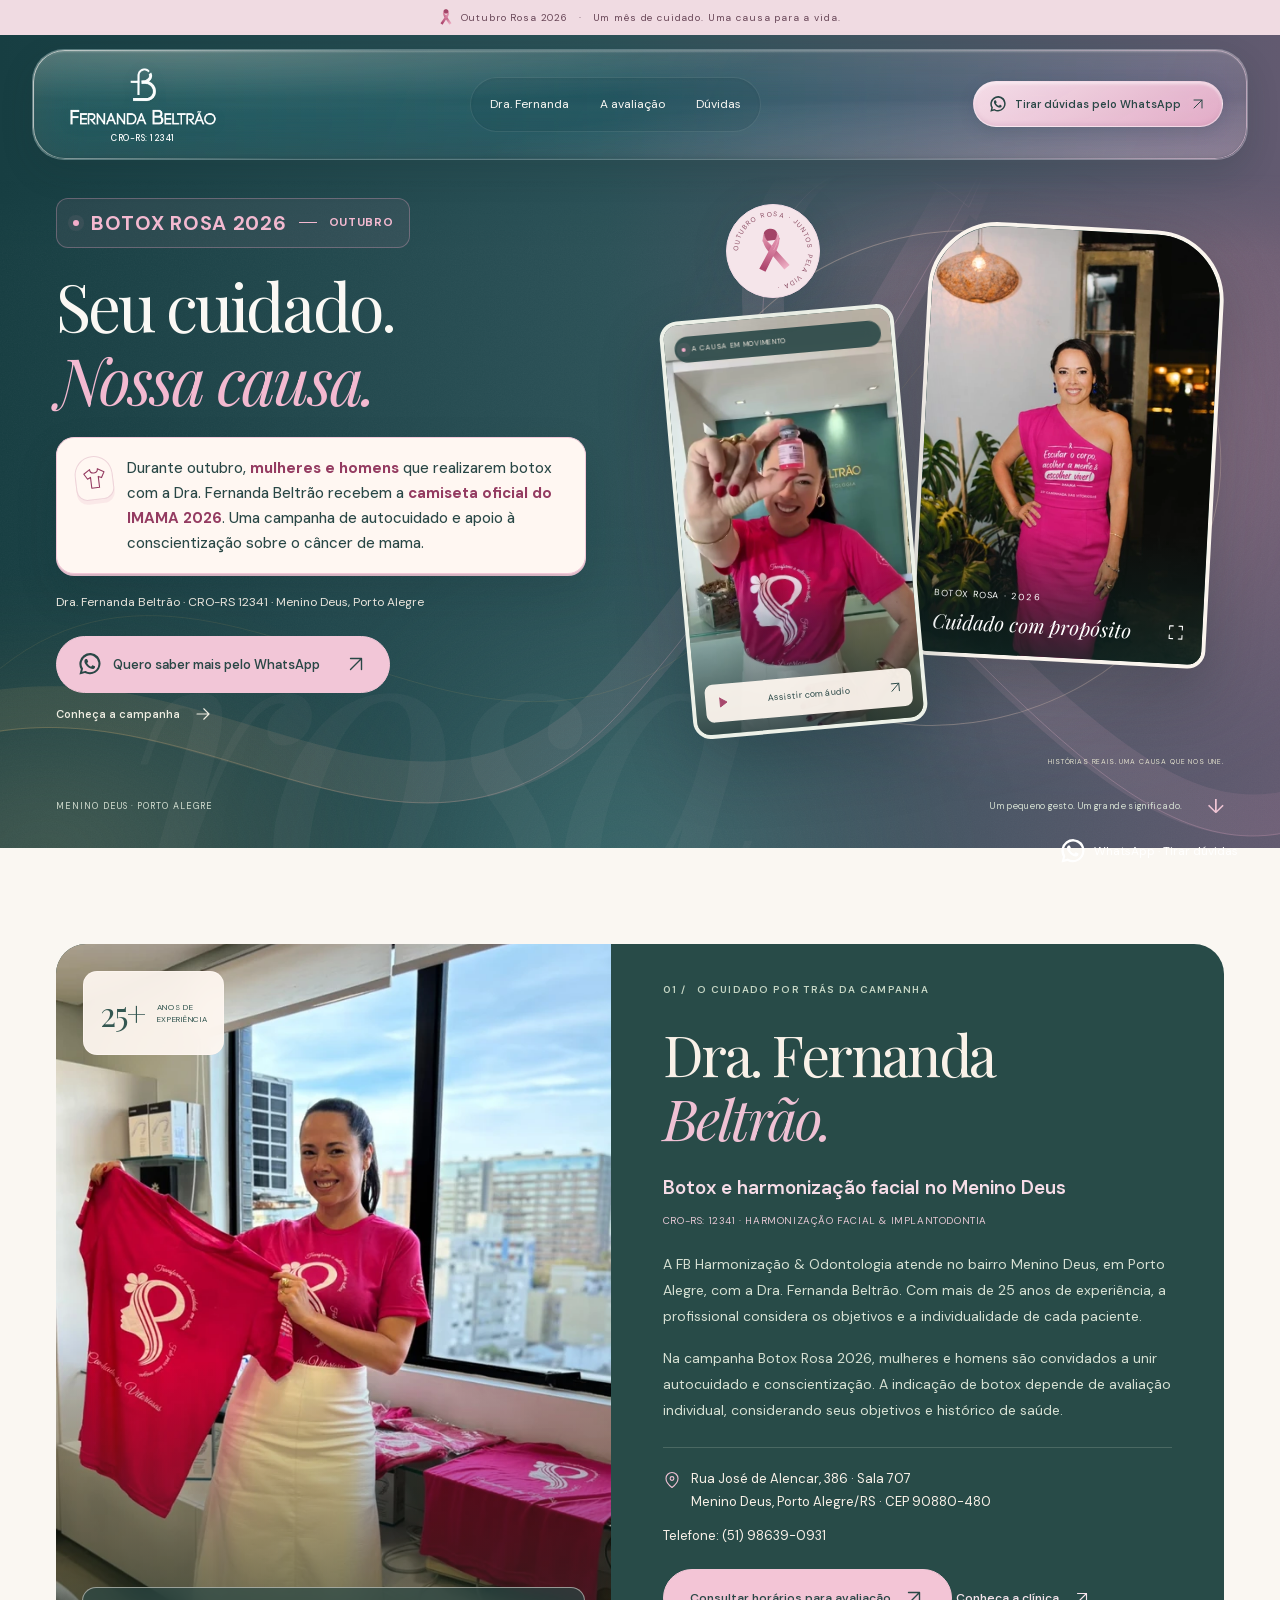
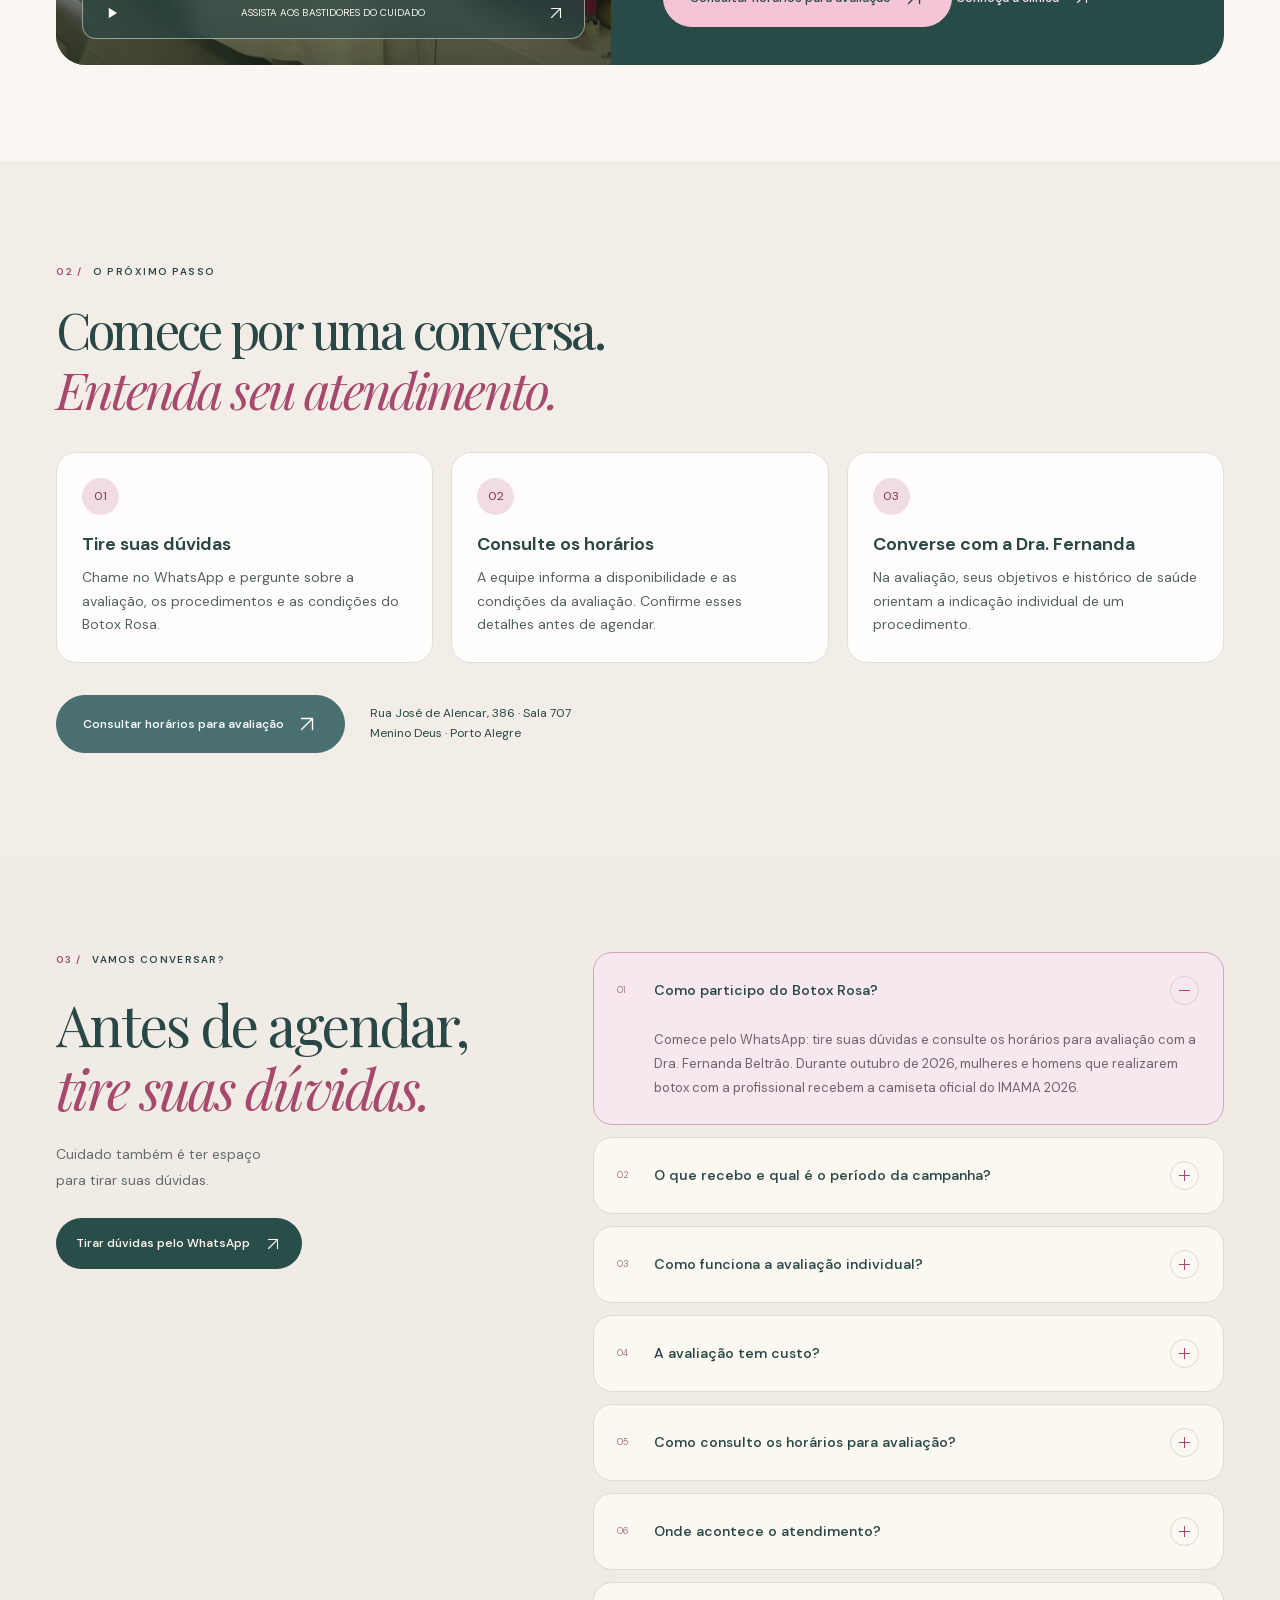
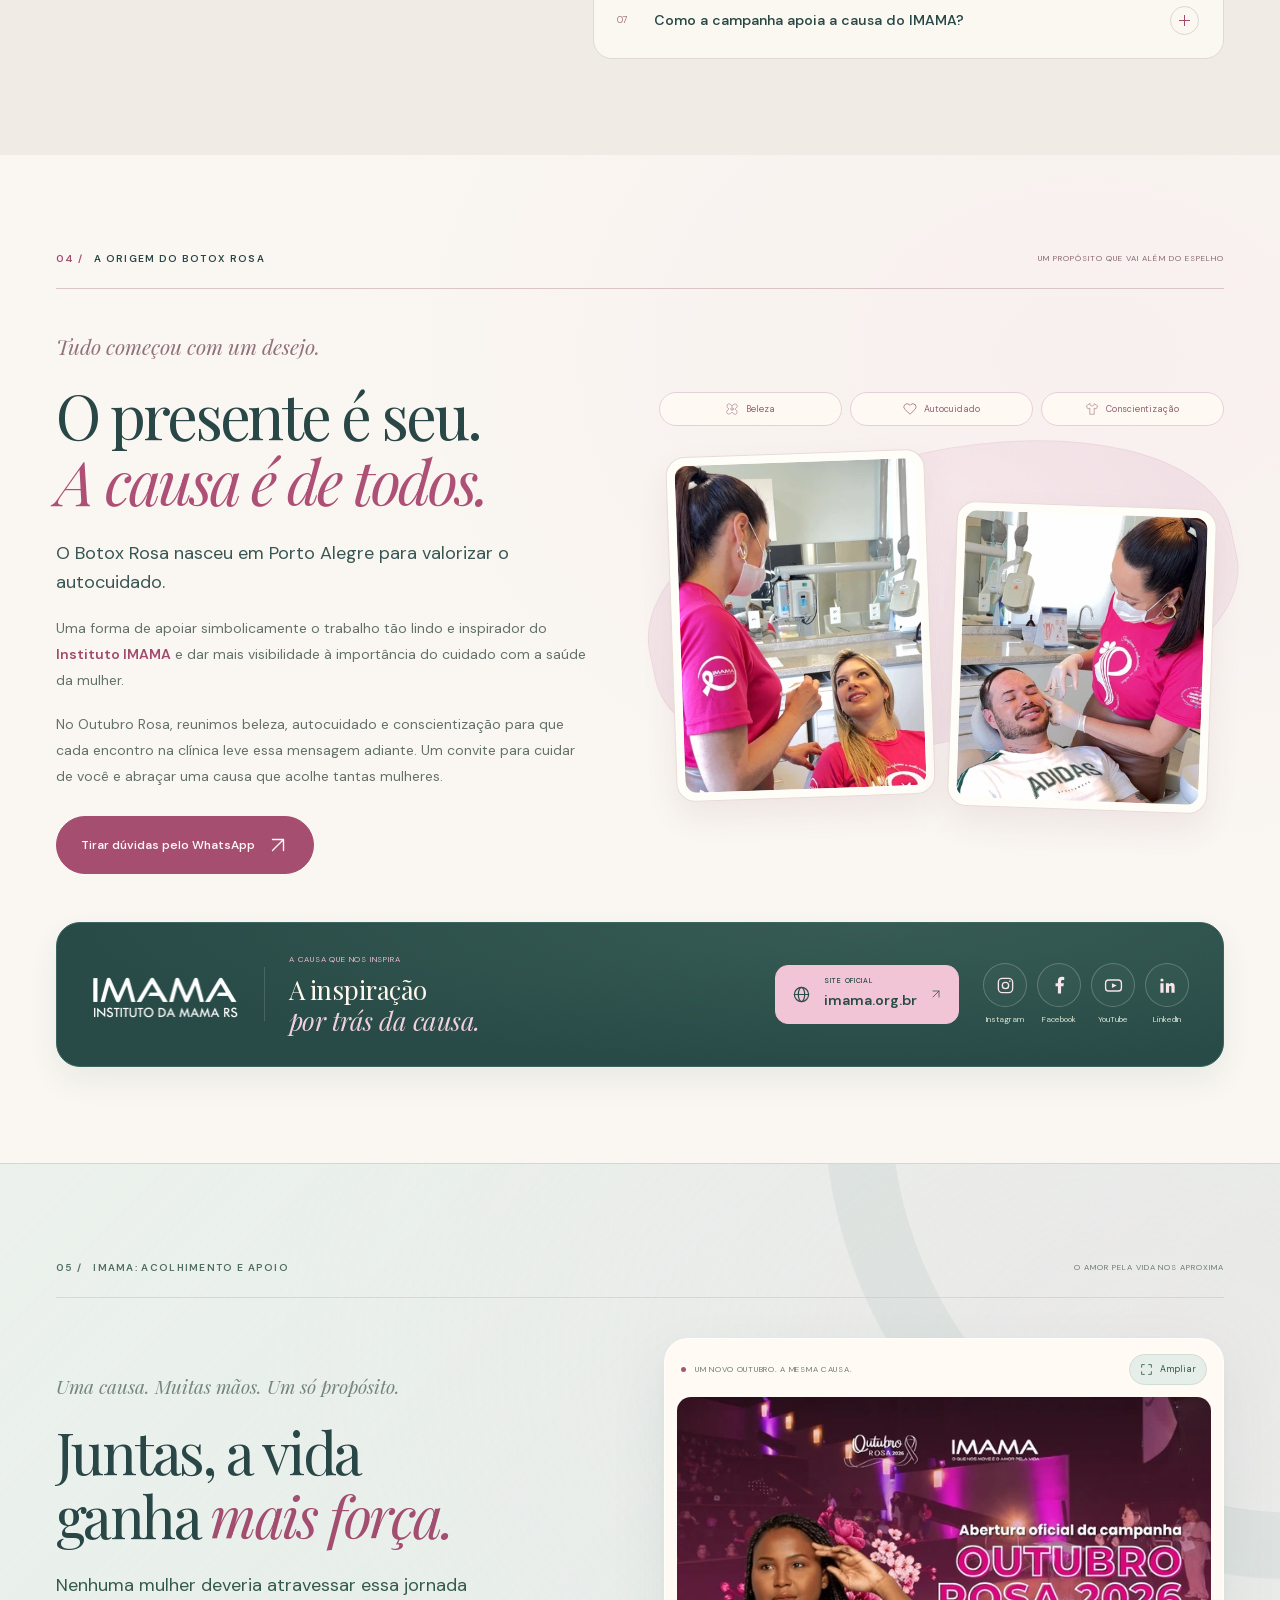
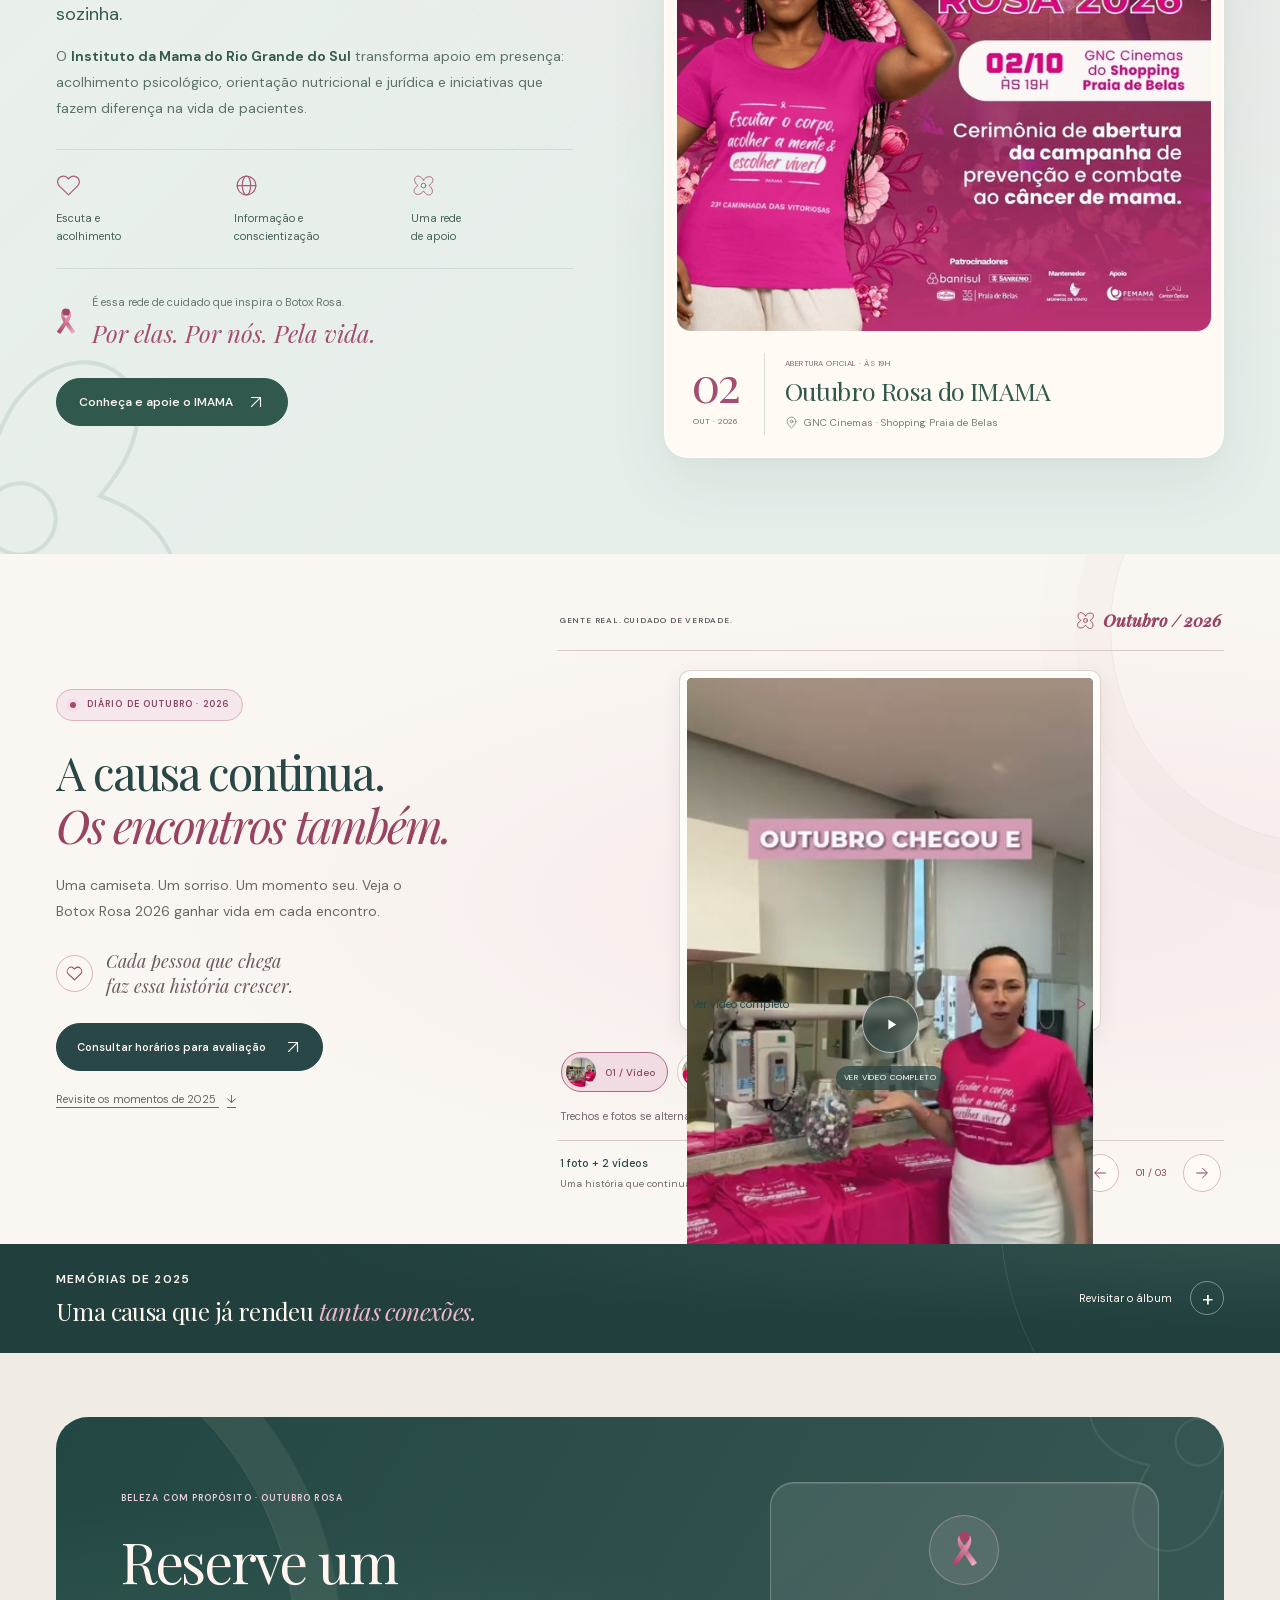
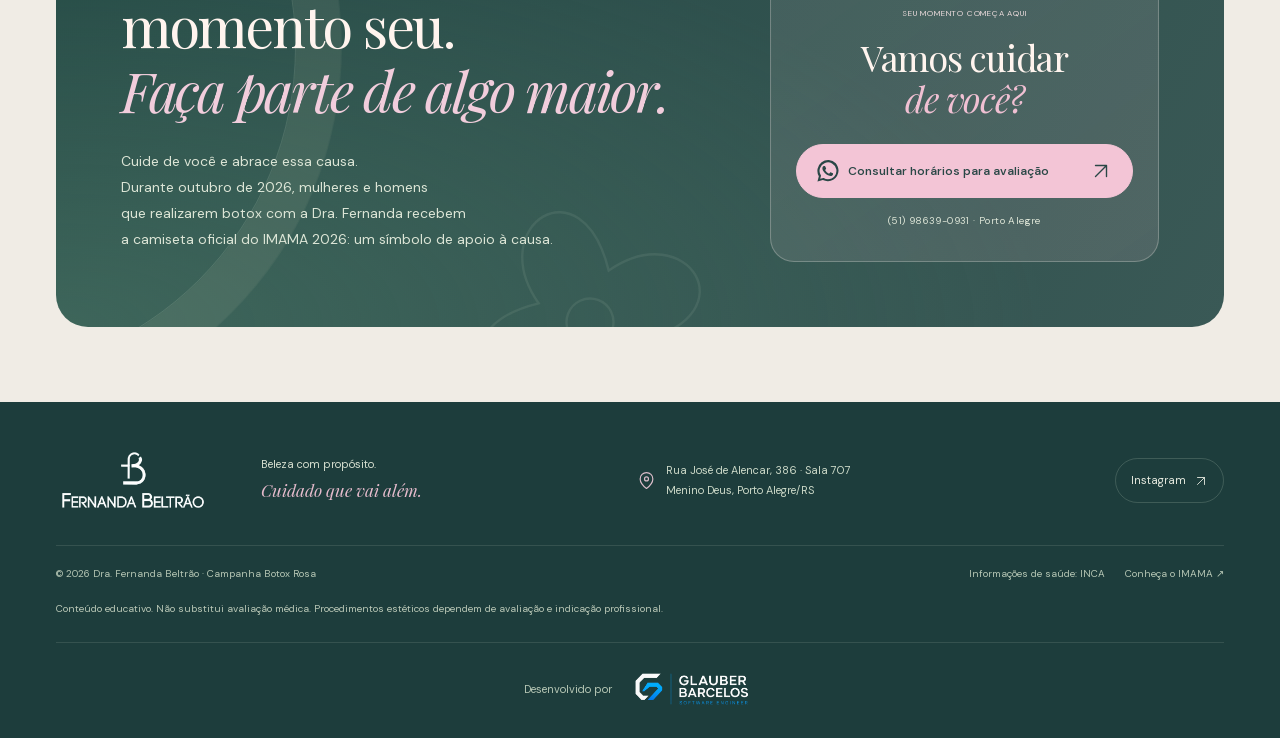
==== commit 148ab48e: "Prioriza campanha Botox Rosa e revisa percurso de contato" ====
--- a/index.html
+++ b/index.html
@@ -8,11 +8,11 @@
     window.location.replace(new URL('botox-rosa/' + window.location.search + window.location.hash, window.location.href).href);
   </script>
   <meta name="viewport" content="width=device-width, initial-scale=1.0">
-  <meta name="description" content="Botox Rosa 2026: botox e harmonização facial no Menino Deus, Porto Alegre, com a Dra. Fernanda Beltrão. Camiseta IMAMA e condições especiais em outubro.">
+  <meta name="description" content="Botox Rosa 2026 no Menino Deus, Porto Alegre. Em outubro, mulheres e homens que realizarem botox com a Dra. Fernanda Beltrão recebem a camiseta oficial do IMAMA 2026.">
   <meta name="author" content="Dra. Fernanda Beltrão">
   <meta name="robots" content="index, follow, max-snippet:-1, max-image-preview:large, max-video-preview:-1">
   <meta property="og:title" content="Botox Rosa — Outubro 2026 | Dra. Fernanda Beltrão">
-  <meta property="og:description" content="Ao fazer seu botox ou um procedimento de harmonização facial, você ganha a camiseta oficial do IMAMA 2026 e aproveita condições especiais">
+  <meta property="og:description" content="Seu cuidado. Nossa causa. Em outubro, mulheres e homens que realizarem botox com a Dra. Fernanda Beltrão recebem a camiseta oficial do IMAMA 2026.">
   <meta property="og:site_name" content="Dra. Fernanda Beltrão · Botox Rosa">
   <meta property="og:image" content="https://fernandabeltrao.com.br/botox-rosa/assets/media/botox-rosa-social-2026-v2.jpg">
   <meta property="og:image:secure_url" content="https://fernandabeltrao.com.br/botox-rosa/assets/media/botox-rosa-social-2026-v2.jpg">
@@ -25,7 +25,7 @@
   <meta property="og:url" content="https://fernandabeltrao.com.br/botox-rosa/">
   <meta name="twitter:card" content="summary_large_image">
   <meta name="twitter:title" content="Botox Rosa — Outubro 2026 | Dra. Fernanda Beltrão">
-  <meta name="twitter:description" content="Ao fazer seu botox ou um procedimento de harmonização facial, você ganha a camiseta oficial do IMAMA 2026 e aproveita condições especiais">
+  <meta name="twitter:description" content="Seu cuidado. Nossa causa. Em outubro, mulheres e homens que realizarem botox com a Dra. Fernanda Beltrão recebem a camiseta oficial do IMAMA 2026.">
   <meta name="twitter:image" content="https://fernandabeltrao.com.br/botox-rosa/assets/media/botox-rosa-social-x-2026-v2.jpg">
   <meta name="twitter:image:alt" content="Botox Rosa, Outubro 2026. Cuidado com propósito. Dra. Fernanda Beltrão vestida de rosa com a mensagem do IMAMA.">
   <link rel="canonical" href="https://fernandabeltrao.com.br/botox-rosa/">
